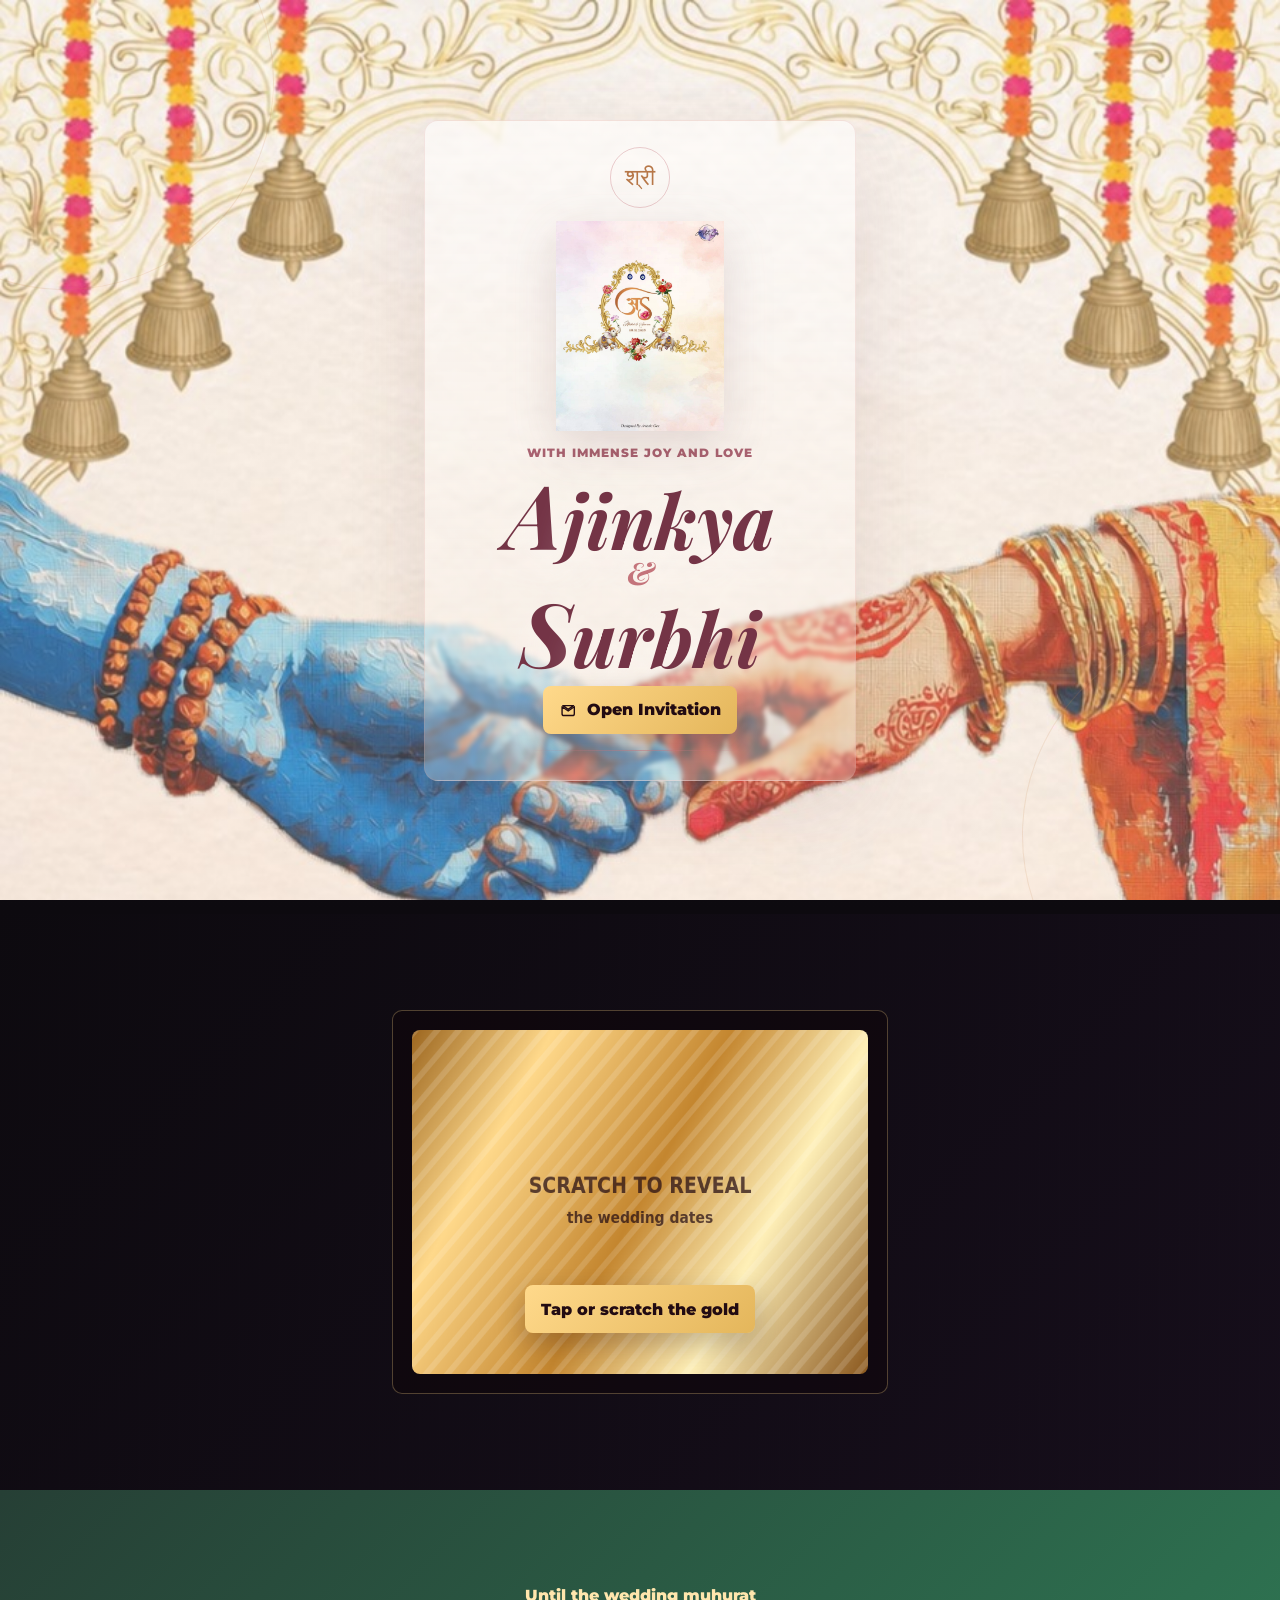
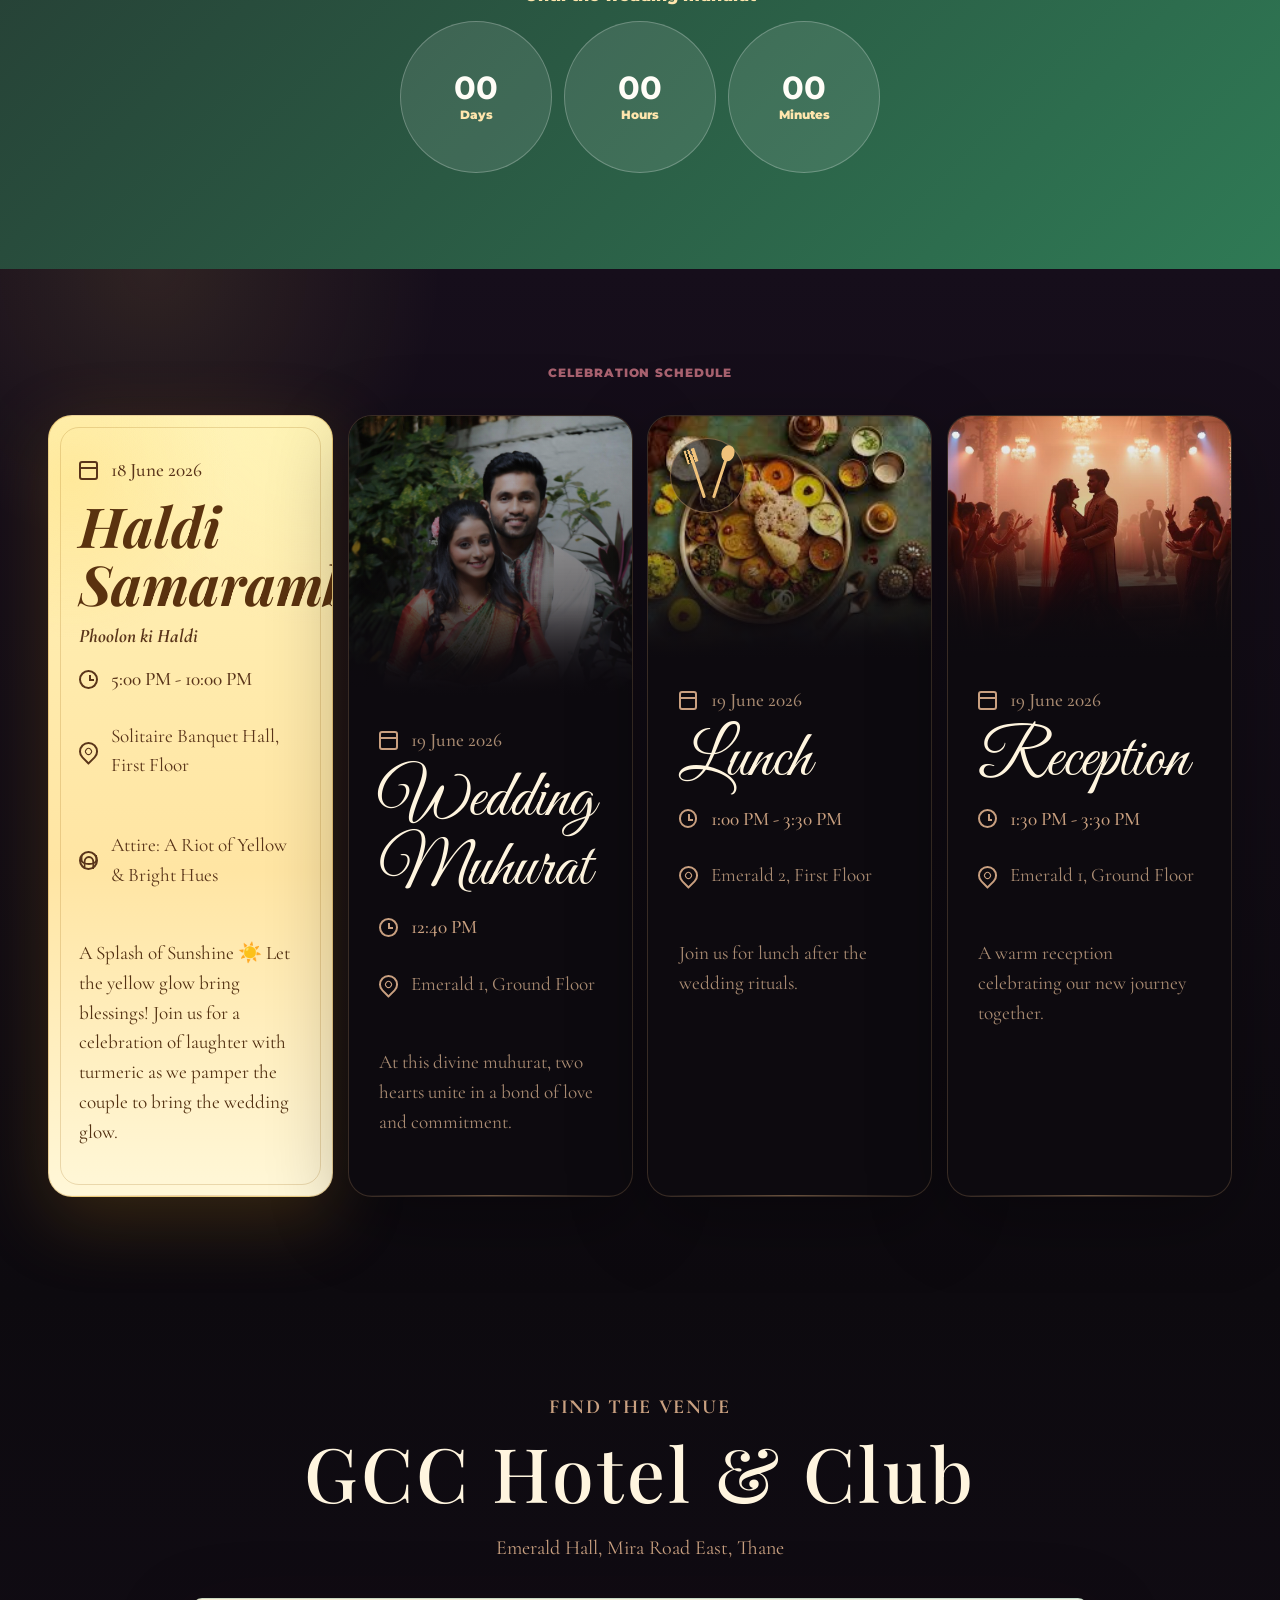
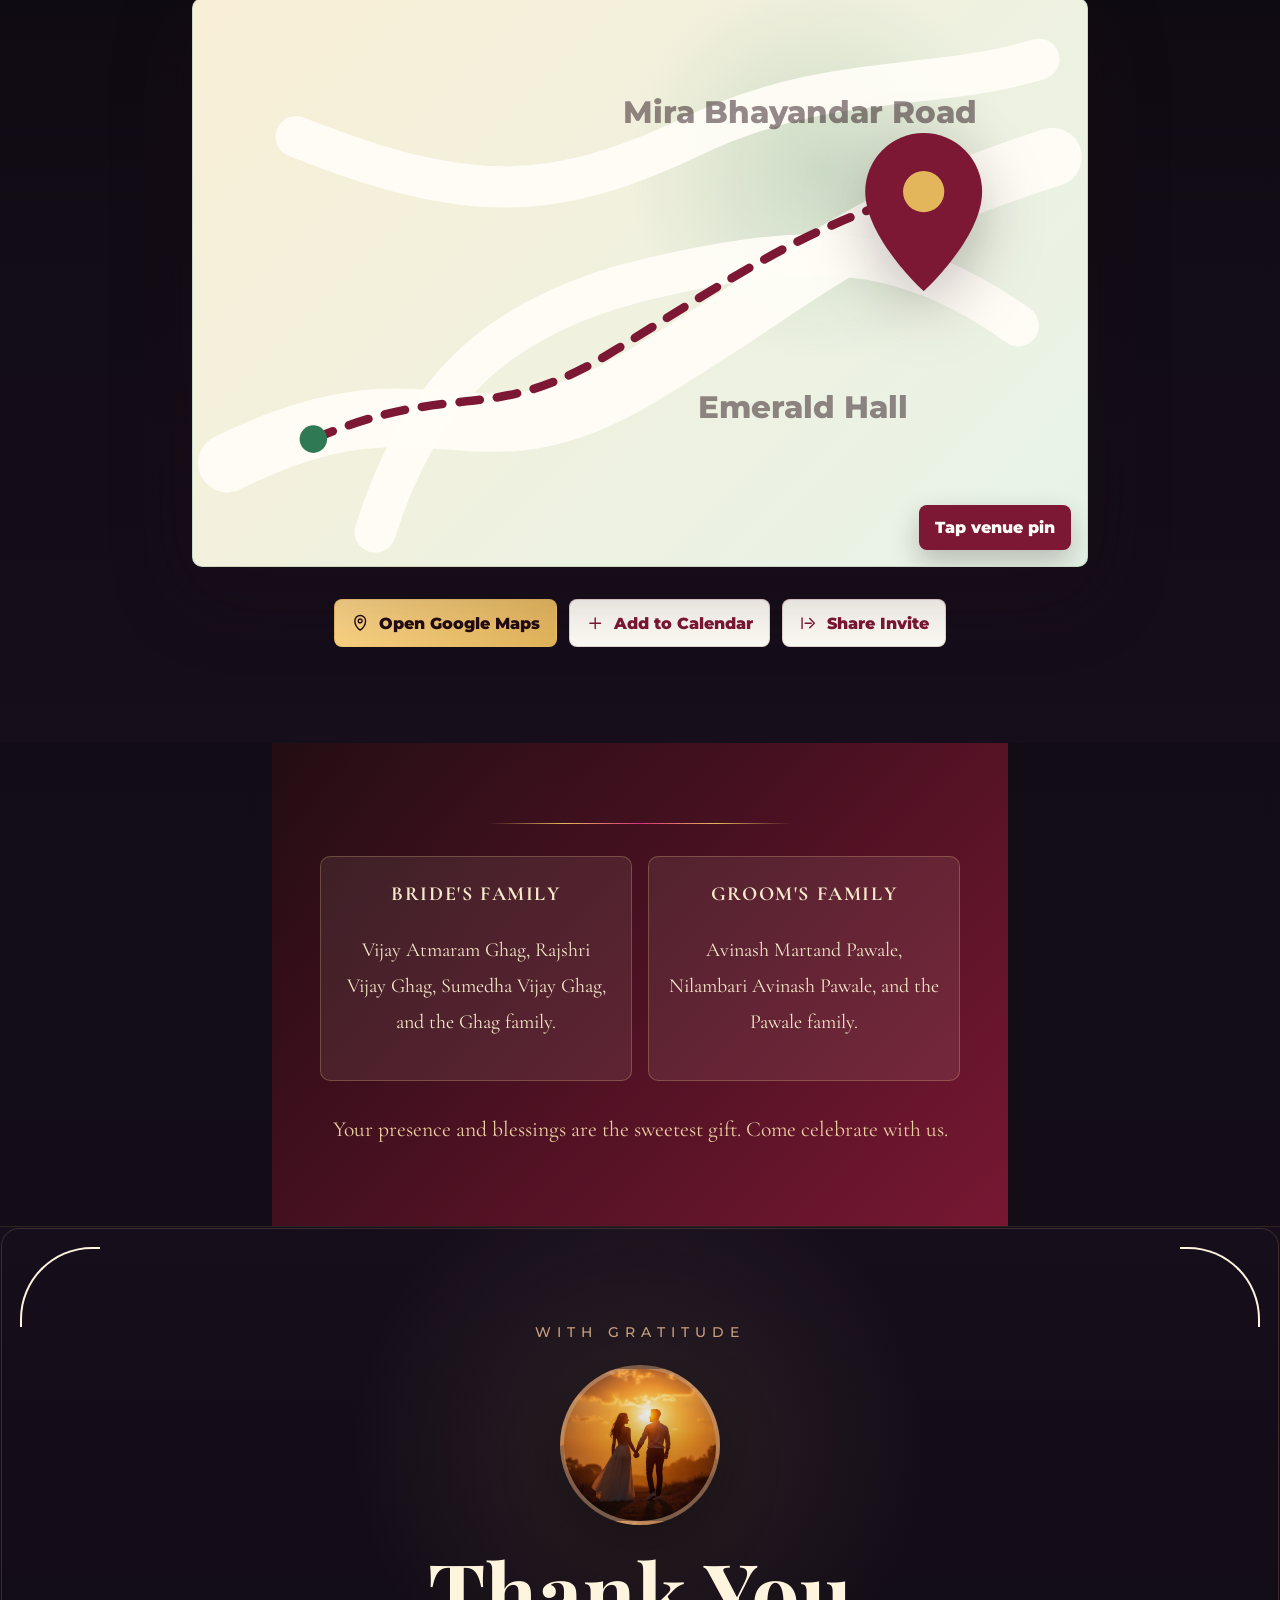
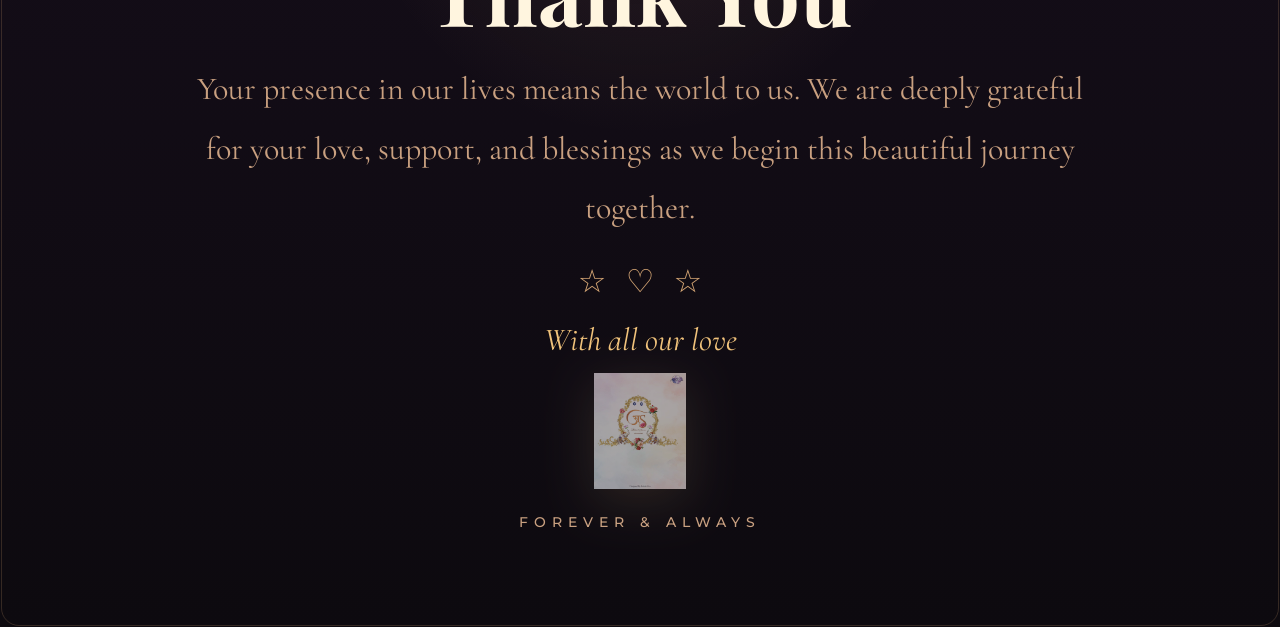
==== index.html @ 9549998e "Refresh entry page and schedule cards" ====
<!doctype html>
<html lang="en">
  <head>
    <meta charset="utf-8" />
    <meta name="viewport" content="width=device-width, initial-scale=1" />
    <meta name="theme-color" content="#220b12" />
    <meta
      name="description"
      content="Wedding invitation for Ajinkya Pawale and Surbhi Ghag, 18 and 19 June 2026 at GCC Hotel and Club, Mira Road East, Thane."
    />
    <title>Ajinkya & Surbhi | Wedding Invitation</title>
    <link rel="preconnect" href="https://fonts.googleapis.com" />
    <link rel="preconnect" href="https://fonts.gstatic.com" crossorigin />
    <link href="https://fonts.googleapis.com/css2?family=Cormorant+Garamond:wght@400;500;600&family=Great+Vibes&family=Montserrat:wght@400;500;600;700&family=Playfair+Display:wght@500;600;700&display=swap" rel="stylesheet" />
    <link rel="stylesheet" href="styles.css" />
  </head>
  <body>
    <div class="petal-field" aria-hidden="true">
      <span></span><span></span><span></span><span></span><span></span><span></span><span></span>
    </div>

    <main id="invite" class="invite-shell" data-lang="en">
      <section class="cover" aria-label="Invitation cover">
        <div class="toran" aria-hidden="true"></div>
        <div class="cover-panel">
          <div class="couple-logo" aria-label="Ajinkya and Surbhi logo"><img src="assets/as-logo.jpeg" alt="A and S" /></div>
          <div class="ganpati-mark" aria-hidden="true">श्री</div>
          <p class="kicker">
            <span data-en>With immense joy and love</span>
            <span data-mr>आनंदाने व प्रेमाने</span>
          </p>
          <h1>
            <span>Ajinkya</span>
            <i>&</i>
            <span>Surbhi</span>
          </h1>
          <button class="open-button" type="button" id="openInvite">
            <svg viewBox="0 0 24 24" aria-hidden="true">
              <path d="M4 7.5 12 13l8-5.5v9A2.5 2.5 0 0 1 17.5 19h-11A2.5 2.5 0 0 1 4 16.5v-9Z" />
              <path d="M5 6h14l-7 5L5 6Z" />
            </svg>
            <span data-en>Open Invitation</span>
            <span data-mr>आमंत्रण उघडा</span>
          </button>
        </div>
      </section>

      <nav class="topbar" aria-label="Invitation controls">
        <button class="icon-button" type="button" id="soundToggle" aria-label="Toggle ceremonial sound">
          <svg viewBox="0 0 24 24" aria-hidden="true">
            <path d="M4 9v6h4l5 4V5L8 9H4Z" />
            <path d="M16 8.5a5 5 0 0 1 0 7" />
          </svg>
        </button>
        <div class="lang-switch" aria-label="Language">
          <button type="button" class="active" data-set-lang="en">EN</button>
          <button type="button" data-set-lang="mr">मराठी</button>
        </div>
      </nav>

      <section class="hero reveal">
        <div class="hero-art wedding-art awaiting-art" aria-label="Photo-inspired wedding artwork placeholder">
          <div class="moon" aria-hidden="true"></div>
          <div class="mandap-lines" aria-hidden="true"></div>
          <div class="photo-aura traditional-aura" aria-hidden="true"></div>
          <div class="hero-monogram" aria-hidden="true"><img src="assets/as-logo.jpeg" alt="" /></div>
        </div>
        <div class="hero-copy">
          <p class="kicker">
            <span data-en>From two different paths to one shared story</span>
            <span data-mr>दोन वेगळ्या वाटांवरून एका सुंदर कथेकडे</span>
          </p>
          <h2 class="couple-name">
            <span data-en>Ajinkya & Surbhi</span>
            <span data-mr>अजिंक्य आणि सुरभी</span>
          </h2>
          <p>
            <span data-en>Two families, two joyful days, and one beautiful beginning. We would love to celebrate with you.</span>
            <span data-mr>दोन कुटुंबे, दोन आनंदाचे दिवस, आणि एका सुंदर प्रवासाची सुरुवात. आपल्या उपस्थितीने हा सोहळा अधिक मंगलमय करावा.</span>
          </p>
          <div class="scroll-cue" aria-hidden="true"><span></span></div>
        </div>
      </section>

      <section class="scratch-section reveal" aria-label="Reveal the wedding dates">
        <div class="scratch-card" id="scratchCard">
          <div class="scratch-content">
            <p class="kicker">
              <span data-en>Dates revealed</span>
              <span data-mr>शुभ दिनांक</span>
            </p>
            <div class="revealed-date">
              <span>18</span>
              <i>&</i>
              <span>19</span>
            </div>
            <p>
              <span data-en>June 2026</span>
              <span data-mr>जून २०२६</span>
            </p>
          </div>
          <canvas class="scratch-canvas" id="scratchCanvas" width="720" height="460" aria-label="Scratch golden layer to reveal dates"></canvas>
          <button type="button" id="scratchButton">
            <span data-en>Tap or scratch the gold</span>
            <span data-mr>सोनरी थर स्क्रॅच करा</span>
          </button>
        </div>
      </section>

      <section class="countdown-band reveal" aria-label="Countdown">
        <p>
          <span data-en>Until the wedding muhurat</span>
          <span data-mr>विवाह मुहूर्तापर्यंत</span>
        </p>
        <div class="countdown" id="countdown">
          <span><strong>--</strong><small data-en>Days</small><small data-mr>दिवस</small></span>
          <span><strong>--</strong><small data-en>Hours</small><small data-mr>तास</small></span>
          <span><strong>--</strong><small data-en>Minutes</small><small data-mr>मिनिटे</small></span>
        </div>
      </section>

      <section class="events reveal" aria-label="Wedding events">
        <div class="section-heading">
          <p class="kicker">
            <span data-en>Celebration Schedule</span>
            <span data-mr>समारंभाचे वेळापत्रक</span>
          </p>
        </div>

        <div class="event-timeline">
          <article class="event-card haldi-card" style="--event-image: var(--haldi-image)">
            <div class="event-image" aria-hidden="true"></div>
            <div class="event-meta">
              <span class="meta-icon calendar-icon"></span>
              <p class="event-date">18 June 2026</p>
            </div>
            <h3>
              <span data-en>Haldi Samarambh</span>
              <span data-mr>हळदी समारंभ</span>
            </h3>
            <p class="event-subtitle">
              <span data-en>Phoolon ki Haldi</span>
              <span data-mr>फुलों की हळद</span>
            </p>
            <div class="event-meta"><span class="meta-icon time-icon"></span><strong>5:00 PM - 10:00 PM</strong></div>
            <div class="event-meta"><span class="meta-icon location-icon"></span><p>Solitaire Banquet Hall, First Floor</p></div>
            <div class="event-meta"><span class="meta-icon attire-icon"></span><p>Attire: A Riot of Yellow & Bright Hues</p></div>
            <p class="event-note">
              <span data-en>A Splash of Sunshine ☀️ Let the yellow glow bring blessings! Join us for a celebration of laughter with turmeric as we pamper the couple to bring the wedding glow.</span>
              <span data-mr>हळदीच्या सोनेरी रंगात हास्य, आशीर्वाद आणि लग्नाच्या तेजाने भरलेला आनंदी सोहळा.</span>
            </p>
          </article>

          <article class="event-card wedding-card" style="--event-image: var(--wedding-image)">
            <div class="event-image" aria-hidden="true"></div>
            <div class="event-meta">
              <span class="meta-icon calendar-icon"></span>
              <p class="event-date">19 June 2026</p>
            </div>
            <h3>
              <span data-en>Wedding Muhurat</span>
              <span data-mr>विवाह मुहूर्त</span>
            </h3>
            <div class="event-meta"><span class="meta-icon time-icon"></span><strong>12:40 PM</strong></div>
            <div class="event-meta"><span class="meta-icon location-icon"></span><p>Emerald 1, Ground Floor</p></div>
            <p class="event-note">
              <span data-en>At this divine muhurat, two hearts unite in a bond of love and commitment.</span>
              <span data-mr>या शुभ मुहूर्तावर दोन मने प्रेम आणि वचनबद्धतेच्या सुंदर बंधात एकत्र येतात.</span>
            </p>
          </article>

          <article class="event-card lunch-card" style="--event-image: var(--lunch-image)">
            <div class="event-image" aria-hidden="true"></div>
            <div class="cutlery-badge" aria-hidden="true">
              <span class="fork-icon"></span>
              <span class="spoon-icon"></span>
            </div>
            <div class="event-meta">
              <span class="meta-icon calendar-icon"></span>
              <p class="event-date">19 June 2026</p>
            </div>
            <h3>
              <span data-en>Lunch</span>
              <span data-mr>स्नेहभोजन</span>
            </h3>
            <div class="event-meta"><span class="meta-icon time-icon"></span><strong>1:00 PM - 3:30 PM</strong></div>
            <div class="event-meta"><span class="meta-icon location-icon"></span><p>Emerald 2, First Floor</p></div>
            <p class="event-note">
              <span data-en>Join us for lunch after the wedding rituals.</span>
              <span data-mr>विवाह विधीनंतर स्नेहभोजनासाठी अवश्य या.</span>
            </p>
          </article>

          <article class="event-card" style="--event-image: var(--reception-image)">
            <div class="event-image" aria-hidden="true"></div>
            <div class="event-meta">
              <span class="meta-icon calendar-icon"></span>
              <p class="event-date">19 June 2026</p>
            </div>
            <h3>
              <span data-en>Reception</span>
              <span data-mr>स्वागत समारंभ</span>
            </h3>
            <div class="event-meta"><span class="meta-icon time-icon"></span><strong>1:30 PM - 3:30 PM</strong></div>
            <div class="event-meta"><span class="meta-icon location-icon"></span><p>Emerald 1, Ground Floor</p></div>
            <p class="event-note">
              <span data-en>A warm reception celebrating our new journey together.</span>
              <span data-mr>नव्या प्रवासाच्या आनंदासाठी आपले मनःपूर्वक स्वागत.</span>
            </p>
          </article>
        </div>
      </section>

      <section class="map-section reveal" aria-label="Venue map">
        <div class="map-copy">
          <p class="kicker">
            <span data-en>Find the venue</span>
            <span data-mr>स्थळाचा नकाशा</span>
          </p>
          <h2>GCC Hotel & Club</h2>
          <p>Emerald Hall, Mira Road East, Thane</p>
        </div>

        <div class="interactive-map" id="venueMap">
          <svg viewBox="0 0 520 330" aria-hidden="true">
            <path class="road wide" d="M20 270 C140 210 160 280 260 220 S380 130 500 92" />
            <path class="road" d="M60 80 C160 120 210 118 290 80 S430 54 492 35" />
            <path class="road" d="M106 310 C132 226 180 182 268 162 S410 140 480 190" />
            <path class="route" d="M70 256 C154 220 172 250 246 204 S358 132 425 112" />
            <circle class="route-dot start" cx="70" cy="256" r="8" />
            <g class="pin" transform="translate(425 112)">
              <path d="M0 58s34-31 34-58A34 34 0 0 0-34 0c0 27 34 58 34 58Z" />
              <circle cx="0" cy="0" r="12" />
            </g>
            <text x="250" y="72">Mira Bhayandar Road</text>
            <text x="294" y="244">Emerald Hall</text>
          </svg>
          <button class="map-pin-button" type="button" id="mapPinButton">
            <span data-en>Tap venue pin</span>
            <span data-mr>स्थळ पिन पहा</span>
          </button>
          <div class="map-popover" id="mapPopover">
            <strong>GCC Hotel & Club</strong>
            <span>Emerald 1: Wedding + Reception</span>
            <span>Emerald 2: Lunch</span>
            <span>Solitaire Banquet Hall: Haldi</span>
          </div>
        </div>

        <div class="actions">
          <a class="action-button primary" href="https://maps.app.goo.gl/UwAvyfMiaUZUnqjW8" target="_blank" rel="noreferrer">
            <svg viewBox="0 0 24 24" aria-hidden="true">
              <path d="M12 21s7-5.2 7-12a7 7 0 1 0-14 0c0 6.8 7 12 7 12Z" />
              <path d="M12 11.5a2.5 2.5 0 1 0 0-5 2.5 2.5 0 0 0 0 5Z" />
            </svg>
            <span data-en>Open Google Maps</span>
            <span data-mr>Google Maps उघडा</span>
          </a>
          <a class="action-button" href="https://calendar.google.com/calendar/render?action=TEMPLATE&text=Ajinkya%20%26%20Surbhi%20Wedding&dates=20260619T071000Z/20260619T100000Z&details=Wedding%20muhurat%20at%2012%3A40%20PM%2C%20Reception%201%3A30%20PM%20to%203%3A30%20PM%2C%20Lunch%201%3A00%20PM%20to%203%3A30%20PM.%20Haldi%20on%2018%20June%202026%20from%205%3A00%20PM%20to%2010%3A00%20PM.&location=GCC%20Hotel%20%26%20Club%2C%20Emerald%20Hall%2C%20Mira%20Road%20East%2C%20Thane" target="_blank" rel="noreferrer">
            <svg viewBox="0 0 24 24" aria-hidden="true">
              <path d="M12 5v14M5 12h14" />
            </svg>
            <span data-en>Add to Calendar</span>
            <span data-mr>कॅलेंडरमध्ये जोडा</span>
          </a>
          <button class="action-button" type="button" id="shareInvite">
            <svg viewBox="0 0 24 24" aria-hidden="true">
              <path d="M8 12h8M14 6l6 6-6 6M4 5v14" />
            </svg>
            <span data-en>Share Invite</span>
            <span data-mr>आमंत्रण शेअर करा</span>
          </button>
        </div>
      </section>

      <section class="families reveal" aria-label="Family invitation">
        <div class="ornament" aria-hidden="true"></div>
        <div class="family-grid">
          <article>
            <p class="kicker">
              <span data-en>Bride's Family</span>
              <span data-mr>वधू पक्ष</span>
            </p>
            <p>
              <span data-en>Vijay Atmaram Ghag, Rajshri Vijay Ghag, Sumedha Vijay Ghag, and the Ghag family.</span>
              <span data-mr>विजय आत्माराम घाग, राजश्री विजय घाग, सुमेधा विजय घाग आणि घाग परिवार.</span>
            </p>
          </article>
          <article>
            <p class="kicker">
              <span data-en>Groom's Family</span>
              <span data-mr>वर पक्ष</span>
            </p>
            <p>
              <span data-en>Avinash Martand Pawale, Nilambari Avinash Pawale, and the Pawale family.</span>
              <span data-mr>अविनाश मार्तंड पवळे, नीलांबरी अविनाश पवळे आणि पवळे परिवार.</span>
            </p>
          </article>
        </div>
        <p class="gift-line">
          <span data-en>Your presence and blessings are the sweetest gift. Come celebrate with us.</span>
          <span data-mr>आपली उपस्थिती आणि आशीर्वाद हाच आमचा आहेर. सोहळ्यात मनापासून सहभागी व्हा.</span>
        </p>
      </section>

      <section class="thank-you reveal" aria-label="Thank you">
        <div class="corner corner-left" aria-hidden="true"></div>
        <div class="corner corner-right" aria-hidden="true"></div>
        <p class="gratitude-label">
          <span data-en>With Gratitude</span>
          <span data-mr>कृतज्ञतापूर्वक</span>
        </p>
        <div class="thank-you-photo" aria-hidden="true"></div>
        <h2>
          <span data-en>Thank You</span>
          <span data-mr>मनःपूर्वक धन्यवाद</span>
        </h2>
        <p>
          <span data-en>Your presence in our lives means the world to us. We are deeply grateful for your love, support, and blessings as we begin this beautiful journey together.</span>
          <span data-mr>आपले प्रेम, साथ आणि आशीर्वाद आमच्यासाठी अमूल्य आहेत. या सुंदर प्रवासाच्या सुरुवातीला आपण सोबत आहात, यासाठी मनःपूर्वक धन्यवाद.</span>
        </p>
        <div class="thank-you-icons" aria-hidden="true"><span>☆</span><span>♡</span><span>☆</span></div>
        <p class="signature">
          <span data-en>With all our love</span>
          <span data-mr>आपल्या प्रेमाने</span>
        </p>
        <div class="signature-logo" aria-hidden="true"><img src="assets/as-logo.jpeg" alt="" /></div>
        <p class="forever">
          <span data-en>Forever & Always</span>
          <span data-mr>सदैव आणि कायम</span>
        </p>
      </section>
    </main>

    <script src="app.js"></script>
  </body>
</html>
---- styles.css ----
:root {
  --night: #220b12;
  --plum-night: #160e1b;
  --card-night: #0d0a0f;
  --night-soft: #35111c;
  --maroon: #7d1834;
  --pink: #d83178;
  --haldi: #f1bd35;
  --gold: #e4b65b;
  --ivory: #fff5df;
  --paper: #fff9eb;
  --leaf: #2f7a55;
  --ink: #2b1618;
  --muted: #8f7676;
  --white: #fffdf7;
  --shadow: 0 26px 80px rgba(34, 11, 18, 0.26);
  --haldi-image:
    linear-gradient(to top, #0d0a0f 0%, rgba(13, 10, 15, 0.32) 20%, rgba(13, 10, 15, 0.04) 44%, rgba(13, 10, 15, 0.02) 100%),
    url("assets/a-s-haldi.png");
  --wedding-image:
    linear-gradient(to top, #0d0a0f 0%, rgba(13, 10, 15, 0.5) 34%, rgba(13, 10, 15, 0.18) 72%, rgba(13, 10, 15, 0.04) 100%),
    url("assets/main-couple.jpg");
  --lunch-image:
    linear-gradient(to top, #0d0a0f 0%, rgba(13, 10, 15, 0.22) 46%, rgba(13, 10, 15, 0.02) 100%),
    url("assets/lunch.jpeg");
  --reception-image:
    linear-gradient(to top, #0d0a0f 0%, rgba(13, 10, 15, 0.22) 48%, rgba(13, 10, 15, 0.03) 100%),
    url("assets/a-s-reception.png");
  font-family: Montserrat, "Avenir Next", Inter, ui-sans-serif, system-ui, -apple-system, BlinkMacSystemFont, "Segoe UI", sans-serif;
}

* {
  box-sizing: border-box;
}

html {
  scroll-behavior: smooth;
}

body {
  margin: 0;
  color: var(--ivory);
  background:
    radial-gradient(circle at 13% 8%, rgba(125, 24, 52, 0.24), transparent 22rem),
    radial-gradient(circle at 85% 5%, rgba(228, 182, 91, 0.12), transparent 24rem),
    linear-gradient(180deg, #160e1b, #0d0a0f 42%, #160e1b 100%);
  overflow-x: hidden;
}

button,
a {
  -webkit-tap-highlight-color: transparent;
}

button {
  font: inherit;
}

svg {
  width: 1.15rem;
  height: 1.15rem;
  fill: none;
  stroke: currentColor;
  stroke-linecap: round;
  stroke-linejoin: round;
  stroke-width: 1.8;
}

[data-lang="mr"] [data-en],
[data-lang="en"] [data-mr] {
  display: none;
}

.invite-shell {
  position: relative;
  min-height: 100vh;
}

.petal-field {
  position: fixed;
  inset: 0;
  pointer-events: none;
  z-index: 5;
  overflow: hidden;
}

.petal-field span {
  position: absolute;
  top: -3rem;
  width: 0.62rem;
  height: 1rem;
  border-radius: 60% 10% 60% 10%;
  background: linear-gradient(160deg, #dc3f75, #f1bd35);
  opacity: 0.28;
  animation: petal-fall 12s linear infinite;
}

.petal-field span:nth-child(1) { left: 8%; animation-delay: 0s; }
.petal-field span:nth-child(2) { left: 21%; animation-delay: 2s; transform: scale(0.8); }
.petal-field span:nth-child(3) { left: 38%; animation-delay: 4s; }
.petal-field span:nth-child(4) { left: 57%; animation-delay: 1s; transform: scale(1.18); }
.petal-field span:nth-child(5) { left: 74%; animation-delay: 5s; }
.petal-field span:nth-child(6) { left: 88%; animation-delay: 3s; transform: scale(0.72); }
.petal-field span:nth-child(7) { left: 96%; animation-delay: 7s; }

body.opening-sequence .petal-field {
  z-index: 24;
}

body.opening-sequence .petal-field span {
  opacity: 0.82;
  animation-duration: 3.6s;
  animation-name: petal-fall, petal-twinkle;
  animation-timing-function: cubic-bezier(0.18, 0.74, 0.32, 1), ease-in-out;
  animation-iteration-count: infinite, infinite;
}

@keyframes petal-fall {
  0% { translate: 0 -2rem; rotate: 0deg; }
  100% { translate: -4rem 110vh; rotate: 540deg; }
}

@keyframes petal-twinkle {
  0%, 100% { filter: drop-shadow(0 0 0 rgba(255, 217, 139, 0)); }
  45% { filter: drop-shadow(0 0 12px rgba(255, 217, 139, 0.7)); }
}

.cover {
  position: fixed;
  inset: 0;
  z-index: 20;
  display: grid;
  place-items: center;
  padding: 1.2rem;
  overflow: hidden;
  color: #6c3446;
  background:
    linear-gradient(180deg, rgba(255, 250, 241, 0.12), rgba(255, 239, 229, 0.22)),
    url("assets/entry-page-format.jpeg") center top / cover,
    linear-gradient(180deg, #fff8ee, #f8e9e3);
  transition: opacity 700ms ease, visibility 700ms ease, transform 700ms ease;
}

.cover::before,
.cover::after {
  content: "";
  position: absolute;
  width: 26rem;
  height: 26rem;
  border: 1px solid rgba(197, 137, 83, 0.16);
  border-radius: 50%;
  transform: rotate(24deg);
}

.cover::before {
  top: -8rem;
  left: -9rem;
}

.cover::after {
  right: -10rem;
  bottom: -9rem;
}

.invite-open .cover {
  opacity: 0;
  visibility: hidden;
  transform: scale(1.04);
}

.toran {
  position: absolute;
  top: 0;
  left: 50%;
  width: min(34rem, 100vw);
  height: 4.5rem;
  transform: translateX(-50%);
  background:
    radial-gradient(circle at 8% 18%, var(--leaf) 0 0.8rem, transparent 0.85rem),
    radial-gradient(circle at 18% 44%, var(--haldi) 0 0.55rem, transparent 0.6rem),
    radial-gradient(circle at 28% 18%, var(--leaf) 0 0.8rem, transparent 0.85rem),
    radial-gradient(circle at 38% 44%, var(--haldi) 0 0.55rem, transparent 0.6rem),
    radial-gradient(circle at 48% 18%, var(--leaf) 0 0.8rem, transparent 0.85rem),
    radial-gradient(circle at 58% 44%, var(--haldi) 0 0.55rem, transparent 0.6rem),
    radial-gradient(circle at 68% 18%, var(--leaf) 0 0.8rem, transparent 0.85rem),
    radial-gradient(circle at 78% 44%, var(--haldi) 0 0.55rem, transparent 0.6rem),
    radial-gradient(circle at 88% 18%, var(--leaf) 0 0.8rem, transparent 0.85rem);
  display: none;
}

.cover-panel {
  position: relative;
  z-index: 1;
  width: min(100%, 27rem);
  min-height: 32rem;
  display: grid;
  align-content: center;
  justify-items: center;
  gap: 0.85rem;
  padding: 1.65rem 1.3rem;
  text-align: center;
  border: 1px solid rgba(215, 148, 146, 0.2);
  border-radius: 14px;
  background:
    linear-gradient(180deg, rgba(255, 255, 255, 0.52), rgba(255, 248, 242, 0.26));
  box-shadow: 0 22px 80px rgba(111, 71, 79, 0.14);
  backdrop-filter: blur(2px);
  overflow: hidden;
}

.cover-panel::after {
  content: "";
  position: absolute;
  inset: -30% -70%;
  z-index: -1;
  background: linear-gradient(115deg, transparent 35%, rgba(255, 217, 139, 0.26) 48%, transparent 61%);
  transform: translateX(-42%) rotate(6deg);
  opacity: 0;
}

.opening-sequence .cover-panel::after {
  animation: opening-sheen 950ms ease forwards;
}

.couple-logo,
.hero-monogram {
  display: grid;
  place-items: center;
}

.couple-logo {
  order: -1;
}

.couple-logo img {
  width: min(10.5rem, 50vw);
  height: auto;
  object-fit: contain;
  mix-blend-mode: multiply;
  filter: drop-shadow(0 14px 24px rgba(111, 71, 79, 0.18));
}

.hero-monogram img,
.signature-logo img {
  width: min(5.8rem, 28vw);
  height: auto;
  object-fit: contain;
  opacity: 0.64;
  mix-blend-mode: screen;
  filter: drop-shadow(0 12px 24px rgba(240, 194, 123, 0.2));
}

.couple-logo::after {
  content: none;
}

.cover-panel::before {
  content: "";
  order: 1;
  display: block;
  width: 58%;
  height: 1px;
  margin: 0.15rem auto;
  background: linear-gradient(90deg, transparent, rgba(196, 116, 123, 0.5), transparent);
}

.opening-sequence .couple-logo {
  animation: monogram-glow 950ms ease both;
}

.ganpati-mark {
  order: -2;
  display: grid;
  place-items: center;
  width: 3.8rem;
  height: 3.8rem;
  border: 1px solid rgba(196, 116, 123, 0.34);
  border-radius: 50%;
  color: #b77748;
  font-family: Georgia, serif;
  font-size: 1.45rem;
  line-height: 1;
}

.kicker {
  margin: 0;
  color: #a96270;
  font-size: 0.78rem;
  font-weight: 850;
  letter-spacing: 0.08em;
  text-transform: uppercase;
}

.cover h1 {
  margin: 0;
  display: grid;
  gap: 0.2rem;
  font-family: "Playfair Display", "Cormorant Garamond", Georgia, "Times New Roman", serif;
  font-size: clamp(2.45rem, 11vw, 4.7rem);
  font-style: italic;
  font-weight: 700;
  line-height: 0.92;
  color: #743446;
  text-shadow: 0 12px 32px rgba(255, 255, 255, 0.55);
}

.cover h1 span {
  text-transform: capitalize;
}

.cover h1 span::first-letter {
  font-size: 1.18em;
  text-transform: uppercase;
}

.cover h1 i {
  color: #c4747b;
  font-size: 0.42em;
  font-style: italic;
}

.cover-date {
  margin: 0;
  color: #fff7df;
  font-size: 1rem;
}

.open-button,
.action-button,
.scratch-card button,
.map-pin-button {
  min-height: 3rem;
  display: inline-flex;
  align-items: center;
  justify-content: center;
  gap: 0.55rem;
  border: 0;
  border-radius: 8px;
  padding: 0.82rem 1rem;
  color: var(--night);
  background: linear-gradient(135deg, #ffd98b, #e4b65b);
  font-weight: 850;
  text-decoration: none;
  cursor: pointer;
  box-shadow: 0 12px 28px rgba(34, 11, 18, 0.24);
}

.topbar {
  position: sticky;
  top: 0;
  z-index: 15;
  display: flex;
  align-items: center;
  justify-content: space-between;
  gap: 1rem;
  padding: 0.75rem;
  background: rgba(255, 253, 247, 0.9);
  border-bottom: 1px solid rgba(125, 24, 52, 0.12);
  backdrop-filter: blur(14px);
}

.page-link {
  min-height: 2.35rem;
  display: inline-flex;
  align-items: center;
  justify-content: center;
  padding: 0.5rem 0.8rem;
  border: 1px solid rgba(125, 24, 52, 0.16);
  border-radius: 8px;
  color: var(--maroon);
  background: var(--white);
  font-size: 0.84rem;
  font-weight: 850;
  text-decoration: none;
}

.icon-button {
  position: relative;
  width: 2.6rem;
  height: 2.6rem;
  display: grid;
  place-items: center;
  border: 1px solid rgba(125, 24, 52, 0.18);
  border-radius: 8px;
  color: var(--maroon);
  background: var(--white);
  cursor: pointer;
}

.icon-button.is-muted::after {
  content: "";
  position: absolute;
  width: 1.6rem;
  height: 0.1rem;
  background: var(--maroon);
  transform: rotate(-38deg);
}

.lang-switch {
  display: grid;
  grid-template-columns: 1fr 1fr;
  gap: 0.25rem;
  padding: 0.2rem;
  border: 1px solid rgba(125, 24, 52, 0.14);
  border-radius: 8px;
  background: #fff0d0;
}

.lang-switch button {
  min-width: 4rem;
  min-height: 2.15rem;
  border: 0;
  border-radius: 6px;
  color: var(--maroon);
  background: transparent;
  font-size: 0.86rem;
  font-weight: 850;
  cursor: pointer;
}

.lang-switch button.active {
  color: var(--white);
  background: var(--maroon);
}

section {
  padding: clamp(3.5rem, 9vw, 6rem) clamp(1rem, 4vw, 3rem);
}

.hero {
  min-height: 94vh;
  display: grid;
  align-items: center;
  gap: 2rem;
  padding-top: 2rem;
  background:
    radial-gradient(circle at 82% 12%, rgba(125, 24, 52, 0.22), transparent 20rem),
    linear-gradient(180deg, #160e1b 0%, #0d0a0f 100%);
}

.hero-art {
  position: relative;
  width: min(100%, 29rem);
  aspect-ratio: 4 / 5;
  margin: 0 auto;
  border: 1px solid rgba(228, 182, 91, 0.35);
  border-radius: 10px;
  overflow: hidden;
  background:
    linear-gradient(to top, rgba(13, 10, 15, 0.95), rgba(13, 10, 15, 0.34), rgba(13, 10, 15, 0.18)),
    url("assets/main-couple.jpg") center 18% / cover,
    radial-gradient(circle at 50% 16%, rgba(255, 217, 139, 0.32), transparent 8rem),
    linear-gradient(180deg, #1b0810 0%, #3b1320 60%, #702540 100%);
  box-shadow: var(--shadow);
}

.invite-open .hero-art {
  animation: couple-reel-entry 1050ms cubic-bezier(0.18, 0.84, 0.28, 1) both;
}

.invite-open .hero-copy {
  animation: hero-copy-fade 900ms ease 260ms both;
}

.invite-open .hero-monogram {
  animation: hero-monogram-glow 1400ms ease 250ms both;
}

.photo-aura {
  position: absolute;
  inset: 0;
  background:
    radial-gradient(circle at 50% 28%, rgba(255, 217, 139, 0.34), transparent 9rem),
    linear-gradient(180deg, rgba(34, 11, 18, 0.05), rgba(34, 11, 18, 0.82));
  z-index: 1;
}

.hero-monogram {
  position: absolute;
  left: 50%;
  bottom: 2.2rem;
  z-index: 3;
  transform: translateX(-50%);
}

.awaiting-art::before {
  border-color: rgba(240, 194, 123, 0.38);
}

.character {
  position: absolute;
  bottom: 0;
  transform-origin: 50% 90%;
  animation: gentle-sway 4.6s ease-in-out infinite;
}

.groom-character {
  left: 8%;
  width: 43%;
  height: 88%;
}

.bride-character {
  right: 6%;
  width: 48%;
  height: 86%;
  animation-delay: -1s;
}

.face-photo {
  position: absolute;
  z-index: 5;
  top: 11%;
  width: 34%;
  aspect-ratio: 1;
  border: 3px solid rgba(255, 217, 139, 0.95);
  border-radius: 50%;
  background-image: url("assets/couple-selfie.jpeg");
  background-repeat: no-repeat;
  box-shadow: 0 8px 22px rgba(0, 0, 0, 0.28);
}

.groom-face {
  left: 34%;
  background-size: 330%;
  background-position: 83% 31%;
}

.bride-face {
  left: 28%;
  background-size: 340%;
  background-position: 18% 23%;
}

.pheta {
  position: absolute;
  z-index: 7;
  top: 6.2%;
  left: 22%;
  width: 56%;
  height: 15%;
  border-radius: 54% 46% 30% 28%;
  background:
    radial-gradient(circle at 74% 20%, #ffd98b 0 0.28rem, transparent 0.32rem),
    repeating-linear-gradient(135deg, #9f1e34 0 0.42rem, #d03446 0.42rem 0.72rem, #f0b642 0.72rem 0.92rem);
  box-shadow: inset 0 -0.55rem 0 rgba(73, 15, 24, 0.38), 0 8px 18px rgba(0, 0, 0, 0.2);
}

.pheta::after {
  content: "";
  position: absolute;
  right: -8%;
  top: 36%;
  width: 32%;
  height: 80%;
  border-radius: 50% 50% 18% 18%;
  background: linear-gradient(180deg, #d03446, #7d1834);
  transform: rotate(20deg);
}

.sherwani {
  position: absolute;
  left: 16%;
  bottom: 0;
  width: 72%;
  height: 70%;
  border-radius: 46% 46% 9% 9% / 15% 15% 7% 7%;
  background:
    radial-gradient(circle at 28% 22%, rgba(211, 178, 105, 0.65) 0 0.12rem, transparent 0.16rem),
    radial-gradient(circle at 70% 28%, rgba(211, 178, 105, 0.65) 0 0.12rem, transparent 0.16rem),
    radial-gradient(circle at 40% 54%, rgba(211, 178, 105, 0.55) 0 0.13rem, transparent 0.17rem),
    linear-gradient(105deg, #fff7e4, #d9bf79);
  box-shadow: inset 0 0 0 2px rgba(255, 217, 139, 0.35);
}

.sherwani::before {
  content: "";
  position: absolute;
  left: 47%;
  top: 3%;
  width: 9%;
  height: 93%;
  border-radius: 999px;
  background: linear-gradient(180deg, #f5d685, #a6752d);
}

.motif {
  position: absolute;
  width: 1.25rem;
  height: 1.25rem;
  border: 1px solid rgba(139, 93, 30, 0.45);
  border-radius: 50%;
}

.m1 { left: 18%; top: 28%; }
.m2 { right: 18%; top: 40%; }
.m3 { left: 24%; bottom: 22%; }

.groom-dupatta {
  position: absolute;
  z-index: 3;
  left: 53%;
  top: 31%;
  width: 16%;
  height: 64%;
  border-radius: 999px;
  background: linear-gradient(180deg, #b51e3d, #6f1730);
  transform: rotate(-10deg);
}

.mundavalya {
  position: absolute;
  z-index: 7;
  top: 11%;
  left: 20%;
  width: 52%;
  height: 18%;
  border-top: 2px solid #f8df9b;
  pointer-events: none;
}

.mundavalya::before,
.mundavalya::after {
  content: "";
  position: absolute;
  top: 0.05rem;
  width: 0.16rem;
  height: 3.2rem;
  background: repeating-linear-gradient(180deg, #f8df9b 0 0.28rem, transparent 0.28rem 0.45rem);
}

.mundavalya::before { left: 15%; }
.mundavalya::after { right: 15%; }

.nath {
  position: absolute;
  z-index: 7;
  top: 23.5%;
  left: 58%;
  width: 0.8rem;
  height: 0.8rem;
  border: 2px solid #ffd98b;
  border-left-color: transparent;
  border-radius: 50%;
}

.navari-saree {
  position: absolute;
  left: 9%;
  bottom: 0;
  width: 82%;
  height: 69%;
  border-radius: 50% 50% 10% 10% / 15% 15% 8% 8%;
  background:
    radial-gradient(circle at 28% 24%, rgba(255, 217, 139, 0.8) 0 0.16rem, transparent 0.2rem),
    radial-gradient(circle at 64% 38%, rgba(255, 217, 139, 0.78) 0 0.16rem, transparent 0.2rem),
    radial-gradient(circle at 45% 62%, rgba(255, 217, 139, 0.7) 0 0.15rem, transparent 0.19rem),
    linear-gradient(115deg, #ff6eaf 0%, #d83178 48%, #9b174a 100%);
  box-shadow: inset 0 0 0 2px rgba(255, 217, 139, 0.34);
}

.paithani-border {
  position: absolute;
  right: 5%;
  top: 4%;
  width: 22%;
  height: 92%;
  border-radius: 999px;
  background:
    repeating-linear-gradient(180deg, #ffd98b 0 0.55rem, #b98331 0.55rem 0.8rem),
    #ffd98b;
}

.saree-pleat {
  position: absolute;
  left: 16%;
  top: 8%;
  width: 16%;
  height: 88%;
  border-radius: 999px;
  background: linear-gradient(180deg, rgba(255, 217, 139, 0.85), rgba(255, 217, 139, 0.2));
  transform: rotate(8deg);
}

.jewellery {
  position: absolute;
  z-index: 6;
  top: 30%;
  left: 36%;
  width: 24%;
  height: 12%;
  border-bottom: 4px double #ffd98b;
  border-radius: 50%;
}

.hero-art::before,
.hero-art::after {
  content: "";
  position: absolute;
  inset: 1.2rem;
  border: 1px solid rgba(255, 217, 139, 0.22);
  border-radius: 8px;
}

.hero-art::after {
  inset: auto 10% 7% 10%;
  height: 7rem;
  border: 0;
  border-radius: 50%;
  background: radial-gradient(ellipse, rgba(0, 0, 0, 0.24), transparent 65%);
}

.moon {
  position: absolute;
  top: 8%;
  right: 14%;
  width: 5rem;
  height: 5rem;
  border-radius: 50%;
  background: radial-gradient(circle, #ffe6a8, #c6853b);
  opacity: 0.32;
}

.mandap-lines {
  position: absolute;
  inset: 0;
  background:
    linear-gradient(90deg, transparent 9%, rgba(228, 182, 91, 0.18) 9.3%, transparent 9.6%),
    linear-gradient(90deg, transparent 90%, rgba(228, 182, 91, 0.18) 90.3%, transparent 90.6%),
    linear-gradient(180deg, transparent 18%, rgba(228, 182, 91, 0.13) 18.2%, transparent 18.6%);
}

@keyframes gentle-sway {
  0%, 100% { transform: rotate(-0.7deg) translateY(0); }
  50% { transform: rotate(0.8deg) translateY(-3px); }
}

@keyframes opening-sheen {
  0% {
    opacity: 0;
    transform: translateX(-48%) rotate(6deg);
  }
  35% {
    opacity: 1;
  }
  100% {
    opacity: 0;
    transform: translateX(48%) rotate(6deg);
  }
}

@keyframes monogram-glow {
  0% {
    transform: scale(1);
    filter: drop-shadow(0 0 0 rgba(255, 217, 139, 0));
  }
  48% {
    transform: scale(1.08);
    filter: drop-shadow(0 0 26px rgba(255, 217, 139, 0.78));
  }
  100% {
    transform: scale(1);
    filter: drop-shadow(0 0 12px rgba(255, 217, 139, 0.34));
  }
}

@keyframes couple-reel-entry {
  0% {
    opacity: 0;
    transform: translateY(2.2rem) scale(0.94);
    filter: blur(6px) saturate(0.82);
  }
  58% {
    opacity: 1;
    transform: translateY(-0.35rem) scale(1.015);
    filter: blur(0) saturate(1.08);
  }
  100% {
    opacity: 1;
    transform: translateY(0) scale(1);
    filter: blur(0) saturate(1);
  }
}

@keyframes hero-monogram-glow {
  0% {
    opacity: 0;
    filter: drop-shadow(0 0 0 rgba(255, 217, 139, 0));
    transform: translateX(-50%) translateY(0.8rem) scale(0.94);
  }
  55% {
    opacity: 1;
    filter: drop-shadow(0 0 30px rgba(255, 217, 139, 0.78));
    transform: translateX(-50%) translateY(0) scale(1.08);
  }
  100% {
    opacity: 1;
    filter: drop-shadow(0 0 12px rgba(255, 217, 139, 0.34));
    transform: translateX(-50%) translateY(0) scale(1);
  }
}

@keyframes hero-copy-fade {
  0% {
    opacity: 0;
    transform: translateY(1.1rem);
  }
  100% {
    opacity: 1;
    transform: translateY(0);
  }
}

.hero-copy,
.section-heading,
.map-copy,
.families {
  max-width: 46rem;
  margin-inline: auto;
  text-align: center;
}

.hero-copy h2,
.section-heading h2,
.map-copy h2 {
  margin: 0.6rem 0 0;
  color: var(--ivory);
  font-family: "Playfair Display", Georgia, "Times New Roman", serif;
  font-size: clamp(2.5rem, 9vw, 4.7rem);
  letter-spacing: 0.04em;
  font-weight: 500;
  line-height: 1;
}

.hero-copy h2.couple-name {
  font-size: clamp(3.1rem, 10vw, 5.6rem);
  font-weight: 700;
  letter-spacing: 0;
  text-shadow:
    0 0 24px rgba(255, 217, 139, 0.18),
    0 14px 42px rgba(0, 0, 0, 0.38);
}

.hero-copy h2.couple-name::after {
  content: "";
  display: block;
  width: min(14rem, 58%);
  height: 1px;
  margin: 1rem auto 0;
  background: linear-gradient(90deg, transparent, rgba(240, 194, 123, 0.78), transparent);
}

.scroll-cue {
  display: grid;
  place-items: center;
  width: 2rem;
  height: 3.2rem;
  margin: 1.65rem auto 0;
  border: 1px solid rgba(240, 194, 123, 0.46);
  border-radius: 999px;
  opacity: 0.78;
}

.scroll-cue span {
  width: 0.38rem;
  height: 0.38rem;
  border-radius: 50%;
  background: #f0c27b;
  animation: scroll-cue-drop 1.7s ease-in-out infinite;
}

@keyframes scroll-cue-drop {
  0%, 100% {
    opacity: 0.25;
    transform: translateY(-0.55rem);
  }
  45% {
    opacity: 1;
    transform: translateY(0.55rem);
  }
}

.hero-copy p:not(.kicker),
.map-copy p,
.families p {
  color: #c9a080;
  font-family: "Cormorant Garamond", Georgia, serif;
  font-size: clamp(1.02rem, 3vw, 1.25rem);
  line-height: 1.8;
}

.scratch-section {
  display: grid;
  place-items: center;
  background:
    linear-gradient(135deg, rgba(13, 10, 15, 0.98), rgba(22, 14, 27, 0.96)),
    repeating-linear-gradient(90deg, transparent, transparent 18px, rgba(255, 255, 255, 0.08) 20px);
}

.scratch-card {
  position: relative;
  width: min(100%, 31rem);
  min-height: 24rem;
  display: grid;
  align-content: center;
  justify-items: center;
  gap: 1rem;
  padding: 2rem 1.2rem;
  text-align: center;
  color: var(--ivory);
  border: 1px solid rgba(255, 217, 139, 0.28);
  border-radius: 10px;
  background: rgba(15, 5, 9, 0.48);
  overflow: hidden;
}

.scratch-content {
  position: relative;
  z-index: 1;
  display: grid;
  justify-items: center;
  gap: 1rem;
}

.scratch-canvas {
  position: absolute;
  inset: 1.2rem;
  z-index: 3;
  width: calc(100% - 2.4rem);
  height: calc(100% - 2.4rem);
  border-radius: 8px;
  cursor: grab;
  touch-action: none;
  transition: opacity 300ms ease;
}

.revealed-date {
  position: relative;
  display: flex;
  align-items: center;
  gap: 1rem;
  color: #ffd98b;
  font-family: Georgia, "Times New Roman", serif;
  font-size: clamp(4rem, 18vw, 7rem);
  line-height: 0.9;
}

.revealed-date i {
  color: #fff5df;
  font-size: 0.44em;
}

.scratch-card.is-revealed .scratch-canvas {
  opacity: 0;
  pointer-events: none;
}

.scratch-card button {
  position: relative;
  z-index: 4;
}

.countdown-band {
  display: grid;
  gap: 1rem;
  justify-items: center;
  color: var(--white);
  background: linear-gradient(135deg, #263f35, #2f7a55);
}

.countdown-band p {
  margin: 0;
  color: #ffe6ad;
  font-weight: 850;
}

.countdown {
  display: grid;
  grid-template-columns: repeat(3, minmax(5.4rem, 1fr));
  gap: 0.75rem;
  width: min(100%, 30rem);
}

.countdown span {
  display: grid;
  justify-items: center;
  gap: 0.2rem;
  min-height: 5.7rem;
  align-content: center;
  border: 1px solid rgba(255, 255, 255, 0.24);
  border-radius: 50%;
  aspect-ratio: 1;
  background: rgba(255, 255, 255, 0.1);
}

.countdown strong {
  font-size: 2rem;
  line-height: 1;
}

.countdown small {
  color: #ffe6ad;
  font-size: 0.78rem;
  font-weight: 850;
}

.events {
  background:
    radial-gradient(circle at 12% 0%, rgba(228, 182, 91, 0.12), transparent 18rem),
    linear-gradient(180deg, #160e1b, #0d0a0f);
}

.event-timeline {
  display: grid;
  grid-template-columns: repeat(auto-fit, minmax(15rem, 1fr));
  gap: 0.9rem;
  max-width: 75rem;
  margin: 2.2rem auto 0;
}

.event-card {
  position: relative;
  min-height: 34rem;
  padding: 0 1.9rem 1.85rem;
  border: 1px solid rgba(212, 165, 116, 0.22);
  border-radius: 24px;
  background: #0d0a0f;
  box-shadow: 0 22px 80px rgba(0, 0, 0, 0.32);
  overflow: hidden;
}

.event-card::after {
  content: "";
  position: absolute;
  inset: auto 0 0 0;
  height: 1px;
  background: linear-gradient(90deg, transparent, rgba(212, 165, 116, 0.46), transparent);
}

.event-image {
  position: relative;
  height: 15.2rem;
  margin: 0 -1.9rem 1.65rem;
  background: var(--event-image);
  background-position: center;
  background-size: cover;
}

.haldi-card .event-image {
  display: none;
}

.wedding-card .event-image {
  aspect-ratio: 1 / 1;
  height: auto;
  background-position: center, center top;
  background-size: cover, cover;
}

.lunch-card .event-image {
  background-position: center, center;
  background-size: cover, cover;
}

.event-image::after {
  content: "";
  position: absolute;
  left: 0;
  right: 0;
  top: 9rem;
  height: 7rem;
  background: linear-gradient(to top, #0d0a0f, rgba(13, 10, 15, 0));
}

.haldi-card .event-image::after,
.wedding-card .event-image::after {
  top: auto;
  bottom: 0;
  height: 6rem;
}

.cutlery-badge {
  position: absolute;
  top: 1.35rem;
  left: 1.35rem;
  z-index: 2;
  width: 4.7rem;
  height: 4.7rem;
  display: grid;
  place-items: center;
  border: 1px solid rgba(212, 165, 116, 0.46);
  border-radius: 50%;
  color: #f0c27b;
  background: rgba(13, 10, 15, 0.58);
  box-shadow: 0 12px 28px rgba(0, 0, 0, 0.24);
}

.fork-icon,
.spoon-icon {
  position: absolute;
  bottom: 0.9rem;
  width: 0.18rem;
  height: 2.8rem;
  border-radius: 999px;
  background: currentColor;
  transform-origin: bottom center;
}

.fork-icon {
  left: 2rem;
  transform: rotate(-18deg);
}

.spoon-icon {
  right: 1.85rem;
  transform: rotate(18deg);
}

.fork-icon::before {
  content: "";
  position: absolute;
  left: -0.28rem;
  top: -0.38rem;
  width: 0.74rem;
  height: 0.9rem;
  background:
    linear-gradient(90deg, currentColor 0 0.12rem, transparent 0.12rem 0.24rem, currentColor 0.24rem 0.36rem, transparent 0.36rem 0.48rem, currentColor 0.48rem 0.6rem);
}

.spoon-icon::before {
  content: "";
  position: absolute;
  left: -0.32rem;
  top: -0.65rem;
  width: 0.82rem;
  height: 1.05rem;
  border-radius: 50%;
  background: currentColor;
}

.event-date {
  margin: 0;
  color: #c9a080;
  font-family: "Cormorant Garamond", Georgia, serif;
  font-size: 1.22rem;
  font-weight: 500;
}

.event-card h3 {
  margin: 0 0 0.55rem;
  color: var(--ivory);
  font-family: "Great Vibes", "Snell Roundhand", cursive;
  font-size: clamp(2.55rem, 8vw, 4.1rem);
  font-weight: 400;
  line-height: 1.05;
}

.event-subtitle {
  margin: 0.1rem 0 1rem;
  color: #8a4d17;
  font-family: "Playfair Display", Georgia, serif;
  font-size: clamp(1.25rem, 4vw, 1.7rem);
  font-style: italic;
  font-weight: 700;
}

.event-card p {
  color: #a98b72;
  font-family: "Cormorant Garamond", Georgia, serif;
  font-size: 1.2rem;
  line-height: 1.55;
}

.event-card strong {
  color: #c9a080;
  font-family: "Cormorant Garamond", Georgia, serif;
  font-size: 1.2rem;
  font-weight: 500;
}

.event-meta {
  display: flex;
  align-items: center;
  gap: 0.82rem;
  margin: 0.7rem 0;
}

.event-note {
  margin-top: 1.85rem;
}

.haldi-card {
  padding-top: 1.8rem;
  border-color: rgba(194, 136, 36, 0.35);
  color: #442816;
  background:
    radial-gradient(circle at 8% 8%, rgba(255, 214, 89, 0.28), transparent 10rem),
    radial-gradient(circle at 90% 0%, rgba(255, 245, 178, 0.5), transparent 13rem),
    linear-gradient(180deg, #fff2b8, #ffe5a3 58%, #fff7d8);
  box-shadow: 0 22px 72px rgba(172, 118, 23, 0.26);
}

.haldi-card::before {
  content: "";
  position: absolute;
  inset: 0.7rem;
  pointer-events: none;
  border: 1px solid rgba(159, 105, 20, 0.22);
  border-radius: 19px;
}

.haldi-card h3 {
  color: #5a320f;
  font-family: "Playfair Display", Georgia, serif;
  font-size: clamp(2.25rem, 7vw, 3.45rem);
  font-style: italic;
  font-weight: 700;
}

.haldi-card p,
.haldi-card strong,
.haldi-card .event-date,
.haldi-card .meta-icon {
  color: #593419;
}

.haldi-card .event-meta {
  position: relative;
  z-index: 1;
}

.haldi-card .event-note {
  color: #533112;
  font-size: clamp(1.04rem, 2.8vw, 1.2rem);
  line-height: 1.55;
}

.meta-icon {
  position: relative;
  flex: 0 0 auto;
  width: 1.18rem;
  height: 1.18rem;
  color: #c9a080;
  border: 2px solid currentColor;
}

.calendar-icon {
  border-radius: 3px;
}

.calendar-icon::before {
  content: "";
  position: absolute;
  left: -2px;
  right: -2px;
  top: 0.24rem;
  border-top: 2px solid currentColor;
}

.time-icon {
  border-radius: 50%;
}

.time-icon::before {
  content: "";
  position: absolute;
  left: 50%;
  top: 22%;
  width: 2px;
  height: 38%;
  background: currentColor;
}

.time-icon::after {
  content: "";
  position: absolute;
  left: 50%;
  top: 50%;
  width: 32%;
  height: 2px;
  background: currentColor;
}

.location-icon {
  border-radius: 50% 50% 50% 0;
  transform: rotate(-45deg);
}

.location-icon::before {
  content: "";
  position: absolute;
  inset: 0.24rem;
  border: 1px solid currentColor;
  border-radius: 50%;
}

.attire-icon {
  border-radius: 50%;
}

.attire-icon::before {
  content: "";
  position: absolute;
  left: 50%;
  top: 0.18rem;
  width: 0.45rem;
  height: 0.7rem;
  border: 2px solid currentColor;
  border-bottom: 0;
  border-radius: 50% 50% 0 0;
  transform: translateX(-50%);
}

.attire-icon::after {
  content: "";
  position: absolute;
  left: 50%;
  bottom: 0.18rem;
  width: 0.82rem;
  height: 0.5rem;
  border: 2px solid currentColor;
  border-top: 0;
  border-radius: 0 0 50% 50%;
  transform: translateX(-50%);
}

.event-icon {
  position: absolute;
  left: 1.35rem;
  top: 1.35rem;
  width: 5.5rem;
  height: 5.5rem;
  opacity: 0.9;
}

.couple-icon {
  width: 5.5rem;
  height: 5.5rem;
}

.mini-person {
  position: absolute;
  bottom: 0;
  width: 2.4rem;
  height: 3.7rem;
  border-radius: 1.2rem 1.2rem 0.4rem 0.4rem;
  background: #f1bd35;
  animation: haldi-bob 3s ease-in-out infinite;
}

.groom-mini {
  left: 0.7rem;
}

.bride-mini {
  right: 0.5rem;
  background: #ffd24f;
  animation-delay: -1s;
}

.mini-person::before {
  content: "";
  position: absolute;
  top: -1.1rem;
  left: 0.42rem;
  width: 1.55rem;
  height: 1.55rem;
  border-radius: 50%;
  background: #a96548;
}

@keyframes haldi-bob {
  0%, 100% { transform: translateY(0) rotate(-2deg); }
  50% { transform: translateY(-5px) rotate(2deg); }
}

.muhurat-icon {
  border-radius: 50%;
  background: radial-gradient(circle, rgba(255, 217, 139, 0.34), rgba(125, 24, 52, 0.12));
}

.muhurat-icon span:nth-child(1) {
  position: absolute;
  left: 2.05rem;
  top: 0.6rem;
  width: 1.35rem;
  height: 4rem;
  border-radius: 999px;
  background: linear-gradient(180deg, #ffd98b, #b98331);
}

.muhurat-icon span:nth-child(2),
.muhurat-icon span:nth-child(3) {
  position: absolute;
  bottom: 0.45rem;
  width: 1.8rem;
  height: 1.15rem;
  border-radius: 999px 999px 0.2rem 0.2rem;
  background: #7d1834;
}

.muhurat-icon span:nth-child(2) { left: 0.7rem; transform: rotate(-14deg); }
.muhurat-icon span:nth-child(3) { right: 0.7rem; transform: rotate(14deg); }

.lunch-icon {
  border-radius: 50%;
  background: radial-gradient(circle at 50% 45%, #fffdf7 0 1.25rem, transparent 1.3rem), rgba(47, 122, 85, 0.14);
}

.lunch-icon span:nth-child(1) {
  position: absolute;
  left: 1.3rem;
  top: 1.05rem;
  width: 2.9rem;
  height: 2.9rem;
  border: 0.35rem solid #ffd98b;
  border-radius: 50%;
}

.lunch-icon span:nth-child(2),
.lunch-icon span:nth-child(3) {
  position: absolute;
  bottom: 0.65rem;
  width: 0.28rem;
  height: 3.6rem;
  border-radius: 999px;
  background: #2f7a55;
}

.lunch-icon span:nth-child(2) { left: 0.95rem; }
.lunch-icon span:nth-child(3) { right: 0.95rem; }

.reception-icon {
  border-radius: 50%;
  background: radial-gradient(circle, rgba(216, 49, 120, 0.2), rgba(228, 182, 91, 0.14));
}

.reception-icon span:nth-child(1),
.reception-icon span:nth-child(2) {
  position: absolute;
  top: 1rem;
  width: 1.7rem;
  height: 2.7rem;
  border: 0.18rem solid #7d1834;
  border-radius: 0.8rem 0.8rem 0.25rem 0.25rem;
}

.reception-icon span:nth-child(1) { left: 1rem; transform: rotate(-12deg); }
.reception-icon span:nth-child(2) { right: 1rem; transform: rotate(12deg); }

.reception-icon span:nth-child(3) {
  position: absolute;
  left: 2.52rem;
  top: 0.72rem;
  width: 0.4rem;
  height: 4.1rem;
  background: #e4b65b;
  transform: rotate(28deg);
}

.map-section {
  background:
    linear-gradient(180deg, #0d0a0f, #160e1b);
}

.interactive-map {
  position: relative;
  max-width: 56rem;
  margin: 2rem auto 0;
  border: 1px solid rgba(47, 122, 85, 0.2);
  border-radius: 10px;
  background:
    radial-gradient(circle at 70% 30%, rgba(47, 122, 85, 0.18), transparent 12rem),
    linear-gradient(135deg, #f9efd6, #e7f3e8);
  box-shadow: var(--shadow);
  overflow: hidden;
}

.interactive-map svg {
  display: block;
  width: 100%;
  height: auto;
  min-height: 20rem;
  stroke-width: 0;
}

.interactive-map text {
  fill: rgba(34, 11, 18, 0.48);
  font-size: 18px;
  font-weight: 800;
}

.road {
  fill: none;
  stroke: rgba(255, 253, 247, 0.94);
  stroke-linecap: round;
  stroke-width: 24;
}

.road.wide {
  stroke-width: 34;
}

.route {
  fill: none;
  stroke: var(--maroon);
  stroke-dasharray: 12 10;
  stroke-linecap: round;
  stroke-width: 5;
  animation: route-move 1.8s linear infinite;
}

.route-dot {
  fill: var(--leaf);
}

.pin {
  fill: var(--maroon);
  filter: drop-shadow(0 12px 18px rgba(34, 11, 18, 0.26));
  animation: pin-pulse 2s ease-in-out infinite;
}

.pin circle {
  fill: var(--gold);
}

@keyframes route-move {
  to { stroke-dashoffset: -22; }
}

@keyframes pin-pulse {
  0%, 100% { transform: translate(425px, 112px) scale(1); }
  50% { transform: translate(425px, 106px) scale(1.04); }
}

.map-pin-button {
  position: absolute;
  right: 1rem;
  bottom: 1rem;
  min-height: 2.6rem;
  color: var(--white);
  background: var(--maroon);
}

.map-popover {
  position: absolute;
  right: 1rem;
  bottom: 4.4rem;
  display: grid;
  gap: 0.28rem;
  width: min(18rem, calc(100% - 2rem));
  padding: 1rem;
  border: 1px solid rgba(228, 182, 91, 0.35);
  border-radius: 8px;
  color: var(--ivory);
  background: rgba(34, 11, 18, 0.9);
  opacity: 0;
  transform: translateY(0.6rem);
  pointer-events: none;
  transition: opacity 240ms ease, transform 240ms ease;
}

.interactive-map.is-open .map-popover {
  opacity: 1;
  transform: translateY(0);
}

.actions {
  display: flex;
  flex-wrap: wrap;
  justify-content: center;
  gap: 0.8rem;
  margin: 2rem auto 0;
}

.action-button {
  color: var(--maroon);
  background: var(--white);
  border: 1px solid rgba(125, 24, 52, 0.18);
  box-shadow: none;
}

.action-button.primary {
  color: var(--night);
  background: linear-gradient(135deg, #ffd98b, #e4b65b);
  border-color: rgba(228, 182, 91, 0.42);
}

.action-button.copied {
  color: var(--white);
  background: var(--leaf);
  border-color: var(--leaf);
}

.families {
  padding-top: 5rem;
  padding-bottom: 5rem;
  background:
    linear-gradient(135deg, rgba(34, 11, 18, 0.94), rgba(125, 24, 52, 0.95)),
    radial-gradient(circle at 20% 0%, rgba(228, 182, 91, 0.25), transparent 18rem);
}

.thank-you {
  position: relative;
  min-height: 100vh;
  display: grid;
  align-content: center;
  justify-items: center;
  gap: 1.5rem;
  text-align: center;
  color: var(--ivory);
  background:
    radial-gradient(circle at 50% 22%, rgba(212, 165, 116, 0.12), transparent 18rem),
    linear-gradient(180deg, #160e1b, #0d0a0f);
  border-top: 1px solid rgba(212, 165, 116, 0.16);
}

.thank-you::before {
  content: "";
  position: absolute;
  inset: 1px;
  pointer-events: none;
  border: 1px solid rgba(212, 165, 116, 0.2);
  border-radius: 18px;
}

.gratitude-label,
.forever {
  margin: 0;
  color: #c9a080;
  font-family: Montserrat, sans-serif;
  font-size: 0.9rem;
  font-weight: 500;
  letter-spacing: 0.42em;
  text-transform: uppercase;
}

.thank-you-photo {
  width: 10rem;
  height: 10rem;
  border: 4px solid rgba(201, 160, 128, 0.55);
  border-radius: 50%;
  background:
    linear-gradient(to top, rgba(13, 10, 15, 0.28), transparent),
    url("assets/thank-you-image.jpg") center / cover;
  box-shadow: 0 20px 56px rgba(0, 0, 0, 0.34);
}

.thank-you h2 {
  margin: 0;
  color: var(--ivory);
  font-family: "Playfair Display", Georgia, serif;
  font-size: clamp(3rem, 10vw, 5.4rem);
  line-height: 1;
}

.thank-you p:not(.gratitude-label):not(.forever):not(.signature) {
  max-width: 56rem;
  margin: 0;
  color: #c9a080;
  font-family: "Cormorant Garamond", Georgia, serif;
  font-size: clamp(1.25rem, 3vw, 2rem);
  line-height: 1.85;
}

.thank-you-icons {
  display: flex;
  gap: 1.2rem;
  color: #d4a574;
  font-size: 2rem;
}

.signature {
  margin: 0;
  color: #f0c27b;
  font-family: "Cormorant Garamond", Georgia, serif;
  font-size: clamp(1.4rem, 4vw, 2rem);
  font-style: italic;
  line-height: 1;
}

.signature-logo {
  display: grid;
  place-items: center;
  margin-top: -0.45rem;
}

.signature-logo img {
  mix-blend-mode: screen;
}

.corner {
  position: absolute;
  width: 5rem;
  height: 5rem;
  border-color: rgba(201, 160, 128, 0.5);
  pointer-events: none;
}

.corner-left {
  top: 1.25rem;
  left: 1.25rem;
  border-top: 2px solid;
  border-left: 2px solid;
  border-radius: 90% 0 0 0;
}

.corner-right {
  top: 1.25rem;
  right: 1.25rem;
  border-top: 2px solid;
  border-right: 2px solid;
  border-radius: 0 90% 0 0;
}

.family-grid {
  display: grid;
  grid-template-columns: repeat(2, minmax(0, 1fr));
  gap: 1rem;
  max-width: 58rem;
  margin: 0 auto 2rem;
}

.family-grid article {
  min-height: 12rem;
  padding: 1.2rem;
  border: 1px solid rgba(255, 217, 139, 0.24);
  border-radius: 10px;
  background: rgba(255, 245, 223, 0.08);
}

.families p {
  color: #f7e9ca;
}

.ornament {
  width: min(19rem, 70vw);
  height: 1px;
  margin: 0 auto 2rem;
  background: linear-gradient(90deg, transparent, var(--gold), var(--pink), var(--gold), transparent);
}

.gift-line {
  max-width: 40rem;
  margin: 0 auto;
  color: #ead0a0 !important;
  font-family: Georgia, "Times New Roman", serif;
  font-size: clamp(1.05rem, 3vw, 1.35rem) !important;
  line-height: 1.55 !important;
}

.reveal {
  opacity: 0;
  transform: translateY(2rem);
  transition: opacity 700ms ease, transform 700ms ease;
}

.reveal.is-visible {
  opacity: 1;
  transform: translateY(0);
}

@media (min-width: 820px) {
  .hero {
    grid-template-columns: minmax(22rem, 0.9fr) minmax(22rem, 1fr);
  }

  .hero-copy {
    text-align: left;
    margin-inline: 0;
  }
}

@media (max-width: 620px) {
  .topbar {
    padding: 0.55rem;
  }

  .countdown,
  .family-grid {
    grid-template-columns: 1fr;
  }

  .countdown {
    width: min(100%, 13rem);
  }

  .event-card {
    min-height: 13rem;
  }

  .event-image {
    height: clamp(16.5rem, 62vw, 19rem);
  }

  .haldi-card .event-image,
  .wedding-card .event-image {
    height: auto;
    background-position: center, center top;
  }

  .hero-art {
    width: min(100%, 24rem);
  }

  .map-pin-button {
    position: relative;
    right: auto;
    bottom: auto;
    margin: 0 1rem 1rem auto;
    display: flex;
    width: fit-content;
  }

  .map-popover {
    right: 1rem;
    bottom: 4.5rem;
  }

  .cover-panel {
    min-height: 32rem;
  }
}

@media (prefers-reduced-motion: reduce) {
  *,
  *::before,
  *::after {
    animation-duration: 1ms !important;
    scroll-behavior: auto !important;
    transition-duration: 1ms !important;
  }
}
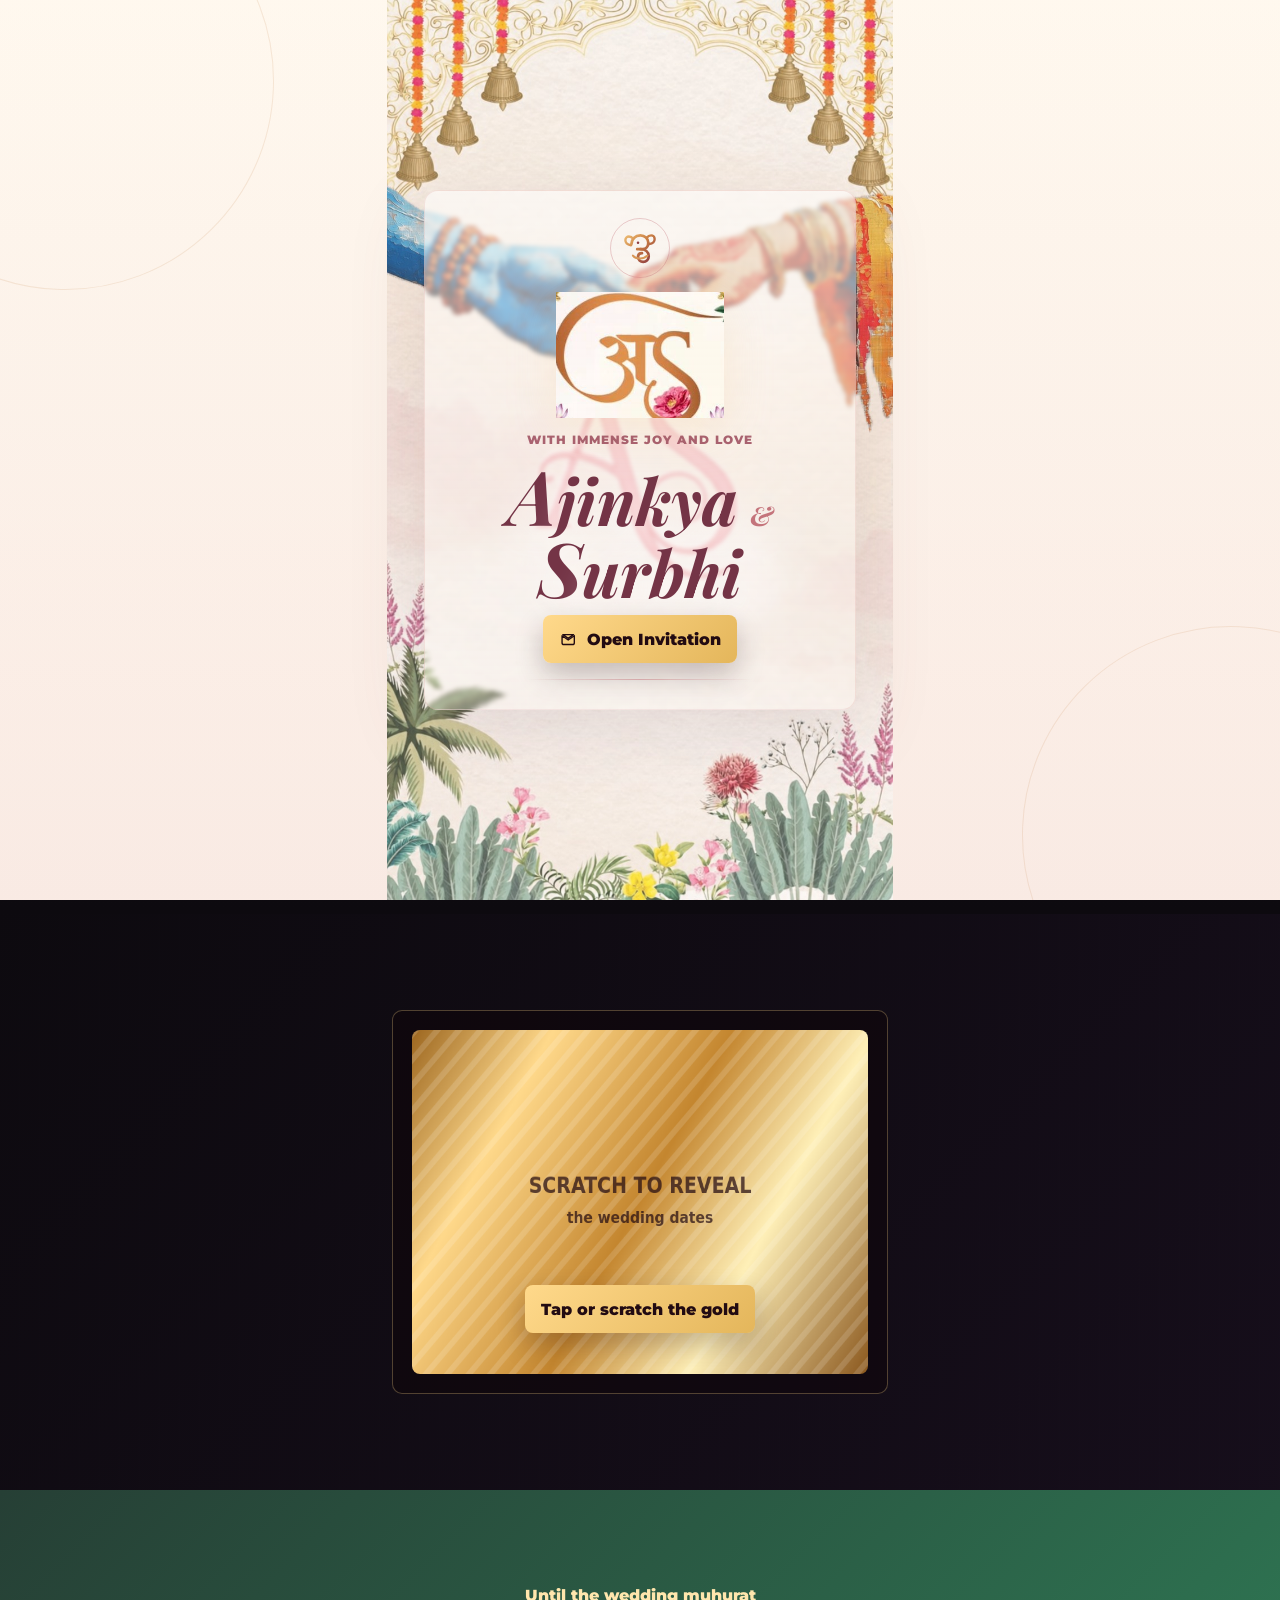
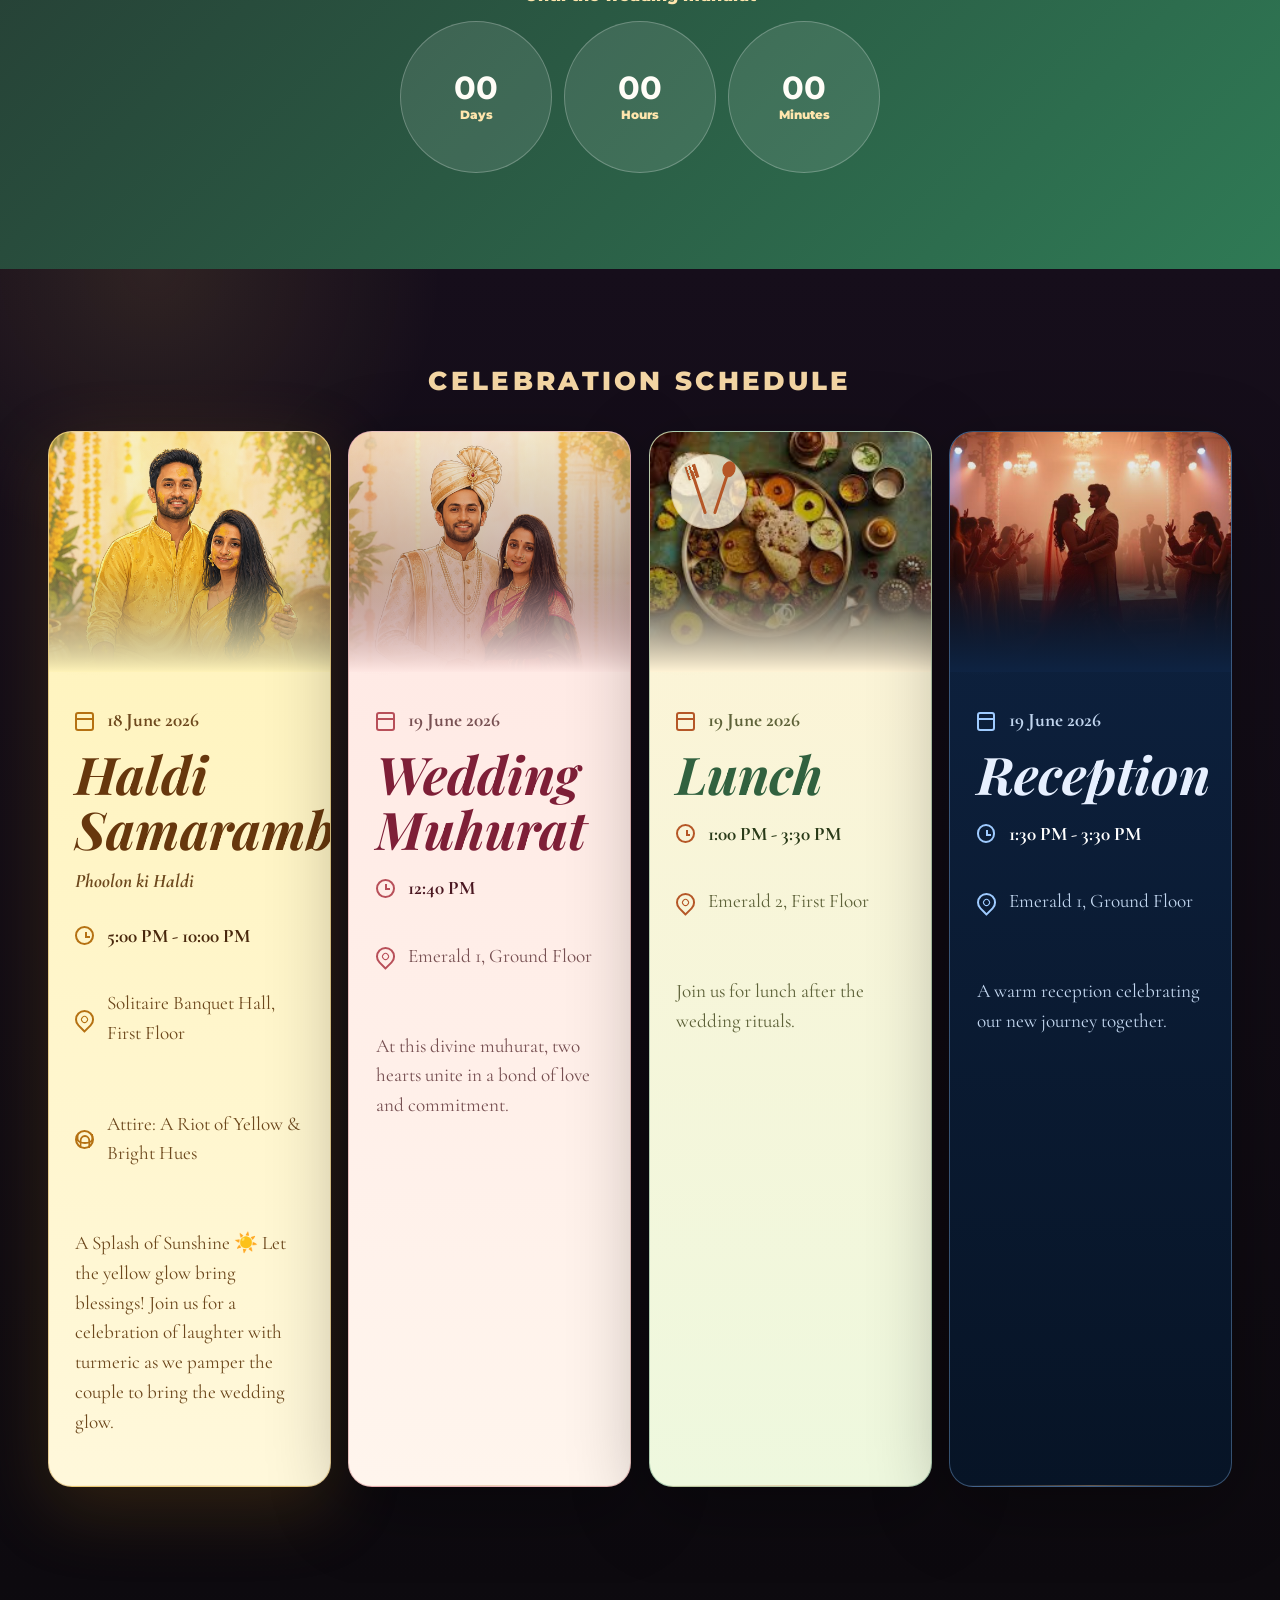
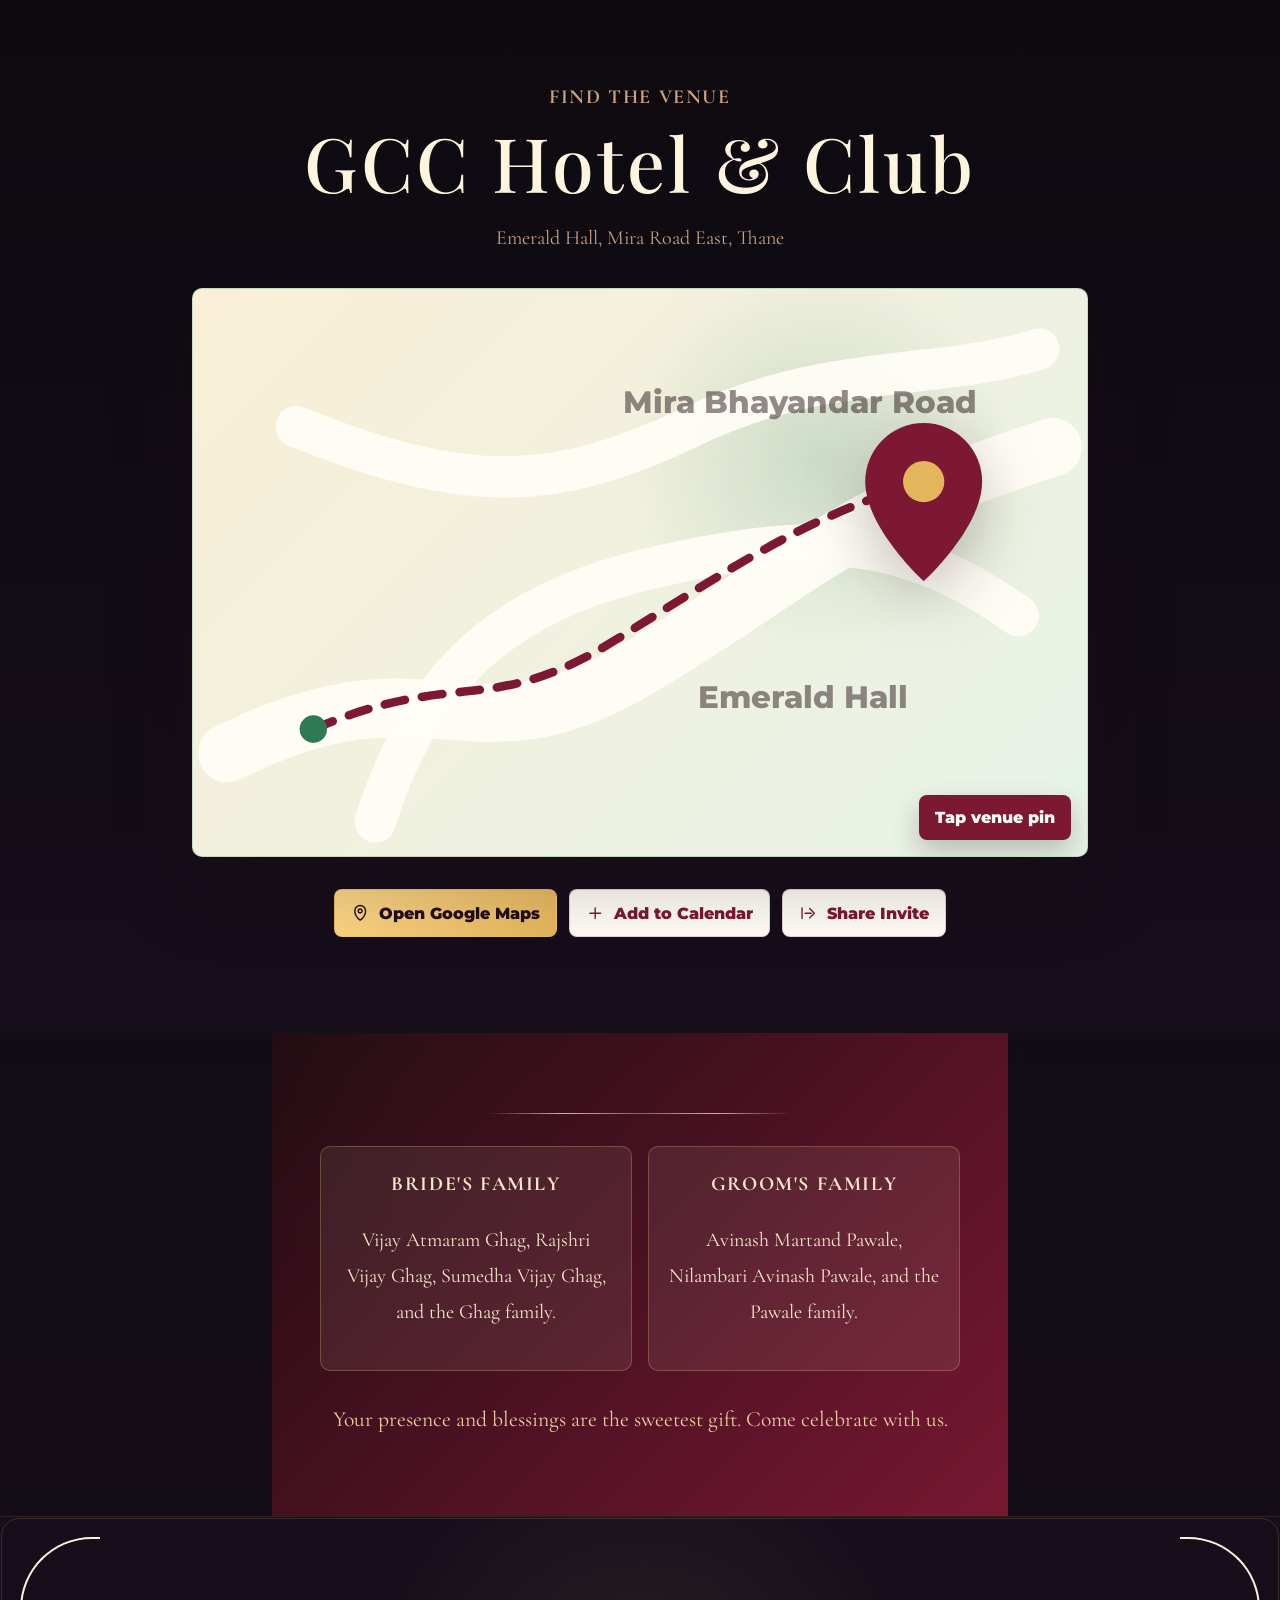
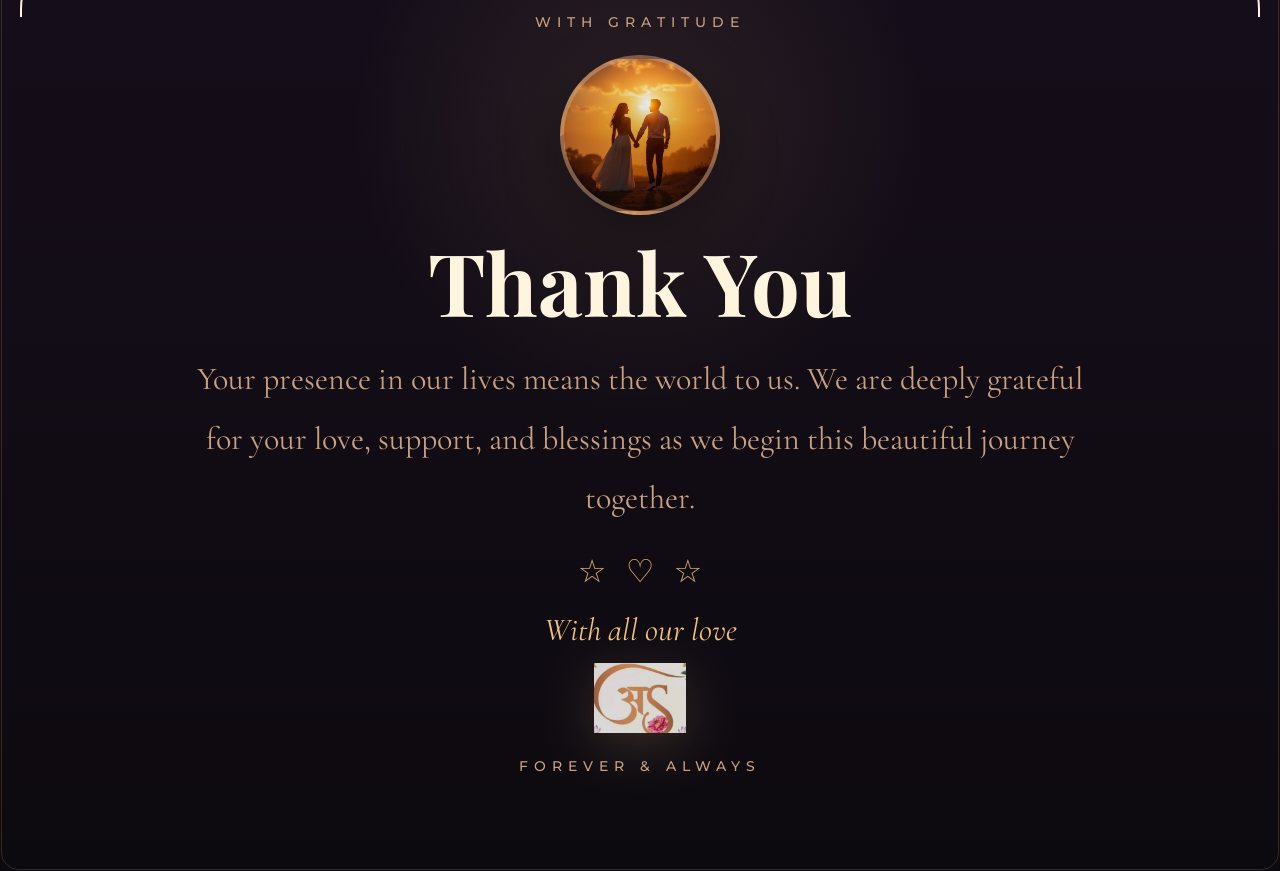
==== commit 5013183b: "Refine entry branding and schedule cards" ====
--- a/index.html
+++ b/index.html
@@ -23,8 +23,8 @@
       <section class="cover" aria-label="Invitation cover">
         <div class="toran" aria-hidden="true"></div>
         <div class="cover-panel">
-          <div class="couple-logo" aria-label="Ajinkya and Surbhi logo"><img src="assets/as-logo.jpeg" alt="A and S" /></div>
-          <div class="ganpati-mark" aria-hidden="true">श्री</div>
+          <div class="couple-logo" aria-label="Ajinkya and Surbhi logo"><img src="assets/as-logo.png" alt="A and S" /></div>
+          <div class="ganpati-mark" aria-hidden="true"><img src="assets/ganpati-mark.svg" alt="" /></div>
           <p class="kicker">
             <span data-en>With immense joy and love</span>
             <span data-mr>आनंदाने व प्रेमाने</span>
@@ -63,7 +63,7 @@
           <div class="moon" aria-hidden="true"></div>
           <div class="mandap-lines" aria-hidden="true"></div>
           <div class="photo-aura traditional-aura" aria-hidden="true"></div>
-          <div class="hero-monogram" aria-hidden="true"><img src="assets/as-logo.jpeg" alt="" /></div>
+          <div class="hero-monogram" aria-hidden="true"><img src="assets/as-logo.png" alt="" /></div>
         </div>
         <div class="hero-copy">
           <p class="kicker">
@@ -78,7 +78,6 @@
             <span data-en>Two families, two joyful days, and one beautiful beginning. We would love to celebrate with you.</span>
             <span data-mr>दोन कुटुंबे, दोन आनंदाचे दिवस, आणि एका सुंदर प्रवासाची सुरुवात. आपल्या उपस्थितीने हा सोहळा अधिक मंगलमय करावा.</span>
           </p>
-          <div class="scroll-cue" aria-hidden="true"><span></span></div>
         </div>
       </section>
 
@@ -191,7 +190,7 @@
             </p>
           </article>
 
-          <article class="event-card" style="--event-image: var(--reception-image)">
+          <article class="event-card reception-card" style="--event-image: var(--reception-image)">
             <div class="event-image" aria-hidden="true"></div>
             <div class="event-meta">
               <span class="meta-icon calendar-icon"></span>
@@ -324,7 +323,7 @@
           <span data-en>With all our love</span>
           <span data-mr>आपल्या प्रेमाने</span>
         </p>
-        <div class="signature-logo" aria-hidden="true"><img src="assets/as-logo.jpeg" alt="" /></div>
+        <div class="signature-logo" aria-hidden="true"><img src="assets/as-logo.png" alt="" /></div>
         <p class="forever">
           <span data-en>Forever & Always</span>
           <span data-mr>सदैव आणि कायम</span>
--- a/styles.css
+++ b/styles.css
@@ -18,8 +18,8 @@
     linear-gradient(to top, #0d0a0f 0%, rgba(13, 10, 15, 0.32) 20%, rgba(13, 10, 15, 0.04) 44%, rgba(13, 10, 15, 0.02) 100%),
     url("assets/a-s-haldi.png");
   --wedding-image:
-    linear-gradient(to top, #0d0a0f 0%, rgba(13, 10, 15, 0.5) 34%, rgba(13, 10, 15, 0.18) 72%, rgba(13, 10, 15, 0.04) 100%),
-    url("assets/main-couple.jpg");
+    linear-gradient(to top, rgba(80, 24, 34, 0.78) 0%, rgba(80, 24, 34, 0.34) 38%, rgba(80, 24, 34, 0.06) 100%),
+    url("assets/a-s-hero.png");
   --lunch-image:
     linear-gradient(to top, #0d0a0f 0%, rgba(13, 10, 15, 0.22) 46%, rgba(13, 10, 15, 0.02) 100%),
     url("assets/lunch.jpeg");
@@ -135,8 +135,8 @@
   overflow: hidden;
   color: #6c3446;
   background:
-    linear-gradient(180deg, rgba(255, 250, 241, 0.12), rgba(255, 239, 229, 0.22)),
-    url("assets/entry-page-format.jpeg") center top / cover,
+    linear-gradient(180deg, rgba(255, 250, 241, 0.1), rgba(255, 239, 229, 0.2)),
+    url("assets/entry-page-format.jpeg") center top / auto 100% no-repeat,
     linear-gradient(180deg, #fff8ee, #f8e9e3);
   transition: opacity 700ms ease, visibility 700ms ease, transform 700ms ease;
 }
@@ -240,14 +240,19 @@
   filter: drop-shadow(0 14px 24px rgba(111, 71, 79, 0.18));
 }
 
+.couple-logo img,
+.hero-monogram img,
+.signature-logo img {
+  object-fit: contain;
+  filter: drop-shadow(0 12px 24px rgba(240, 194, 123, 0.2));
+}
+
 .hero-monogram img,
 .signature-logo img {
   width: min(5.8rem, 28vw);
   height: auto;
-  object-fit: contain;
-  opacity: 0.64;
-  mix-blend-mode: screen;
-  filter: drop-shadow(0 12px 24px rgba(240, 194, 123, 0.2));
+  opacity: 0.86;
+  mix-blend-mode: normal;
 }
 
 .couple-logo::after {
@@ -282,6 +287,12 @@
   line-height: 1;
 }
 
+.ganpati-mark img {
+  width: 2.35rem;
+  height: 2.35rem;
+  object-fit: contain;
+}
+
 .kicker {
   margin: 0;
   color: #a96270;
@@ -293,10 +304,14 @@
 
 .cover h1 {
   margin: 0;
-  display: grid;
-  gap: 0.2rem;
+  display: flex;
+  flex-wrap: wrap;
+  align-items: baseline;
+  justify-content: center;
+  column-gap: clamp(0.35rem, 2vw, 0.75rem);
+  row-gap: 0.08rem;
   font-family: "Playfair Display", "Cormorant Garamond", Georgia, "Times New Roman", serif;
-  font-size: clamp(2.45rem, 11vw, 4.7rem);
+  font-size: clamp(2.05rem, 9vw, 4rem);
   font-style: italic;
   font-weight: 700;
   line-height: 0.92;
@@ -850,36 +865,6 @@
   background: linear-gradient(90deg, transparent, rgba(240, 194, 123, 0.78), transparent);
 }
 
-.scroll-cue {
-  display: grid;
-  place-items: center;
-  width: 2rem;
-  height: 3.2rem;
-  margin: 1.65rem auto 0;
-  border: 1px solid rgba(240, 194, 123, 0.46);
-  border-radius: 999px;
-  opacity: 0.78;
-}
-
-.scroll-cue span {
-  width: 0.38rem;
-  height: 0.38rem;
-  border-radius: 50%;
-  background: #f0c27b;
-  animation: scroll-cue-drop 1.7s ease-in-out infinite;
-}
-
-@keyframes scroll-cue-drop {
-  0%, 100% {
-    opacity: 0.25;
-    transform: translateY(-0.55rem);
-  }
-  45% {
-    opacity: 1;
-    transform: translateY(0.55rem);
-  }
-}
-
 .hero-copy p:not(.kicker),
 .map-copy p,
 .families p {
@@ -1010,21 +995,33 @@
     linear-gradient(180deg, #160e1b, #0d0a0f);
 }
 
+.events .section-heading .kicker {
+  color: #f4d6a4;
+  font-size: clamp(1.15rem, 3vw, 1.6rem);
+  letter-spacing: 0.13em;
+}
+
 .event-timeline {
   display: grid;
-  grid-template-columns: repeat(auto-fit, minmax(15rem, 1fr));
-  gap: 0.9rem;
+  grid-template-columns: repeat(auto-fit, minmax(16.5rem, 1fr));
+  align-items: stretch;
+  gap: 1.1rem;
   max-width: 75rem;
   margin: 2.2rem auto 0;
 }
 
 .event-card {
   position: relative;
-  min-height: 34rem;
-  padding: 0 1.9rem 1.85rem;
-  border: 1px solid rgba(212, 165, 116, 0.22);
+  min-height: 35rem;
+  display: flex;
+  flex-direction: column;
+  padding: 0 1.65rem 1.85rem;
+  border: 1px solid rgba(212, 165, 116, 0.26);
   border-radius: 24px;
-  background: #0d0a0f;
+  color: var(--event-ink, #4b2a1f);
+  background:
+    radial-gradient(circle at 12% 8%, var(--event-glow, rgba(255, 255, 255, 0.16)), transparent 10rem),
+    linear-gradient(180deg, var(--event-bg-top, #fff7df), var(--event-bg-bottom, #f2dac8));
   box-shadow: 0 22px 80px rgba(0, 0, 0, 0.32);
   overflow: hidden;
 }
@@ -1039,21 +1036,20 @@
 
 .event-image {
   position: relative;
-  height: 15.2rem;
-  margin: 0 -1.9rem 1.65rem;
+  height: 15rem;
+  margin: 0 -1.65rem 1.45rem;
   background: var(--event-image);
   background-position: center;
   background-size: cover;
 }
 
 .haldi-card .event-image {
-  display: none;
+  background-position: center, center 14%;
+  background-size: cover, cover;
 }
 
 .wedding-card .event-image {
-  aspect-ratio: 1 / 1;
-  height: auto;
-  background-position: center, center top;
+  background-position: center, center 16%;
   background-size: cover, cover;
 }
 
@@ -1067,16 +1063,9 @@
   position: absolute;
   left: 0;
   right: 0;
-  top: 9rem;
-  height: 7rem;
-  background: linear-gradient(to top, #0d0a0f, rgba(13, 10, 15, 0));
-}
-
-.haldi-card .event-image::after,
-.wedding-card .event-image::after {
-  top: auto;
   bottom: 0;
-  height: 6rem;
+  height: 6.2rem;
+  background: linear-gradient(to top, var(--event-bg-top, #fff7df), rgba(255, 247, 223, 0));
 }
 
 .cutlery-badge {
@@ -1088,10 +1077,10 @@
   height: 4.7rem;
   display: grid;
   place-items: center;
-  border: 1px solid rgba(212, 165, 116, 0.46);
-  border-radius: 50%;
-  color: #f0c27b;
-  background: rgba(13, 10, 15, 0.58);
+  border: 1px solid rgba(120, 69, 30, 0.2);
+  border-radius: 50%;
+  color: var(--event-accent, #9a5a2d);
+  background: rgba(255, 248, 226, 0.76);
   box-shadow: 0 12px 28px rgba(0, 0, 0, 0.24);
 }
 
@@ -1140,24 +1129,25 @@
 
 .event-date {
   margin: 0;
-  color: #c9a080;
+  color: var(--event-muted, #815f46);
   font-family: "Cormorant Garamond", Georgia, serif;
   font-size: 1.22rem;
-  font-weight: 500;
+  font-weight: 700;
 }
 
 .event-card h3 {
   margin: 0 0 0.55rem;
-  color: var(--ivory);
-  font-family: "Great Vibes", "Snell Roundhand", cursive;
-  font-size: clamp(2.55rem, 8vw, 4.1rem);
-  font-weight: 400;
+  color: var(--event-heading, var(--event-ink, #4b2a1f));
+  font-family: "Playfair Display", "Cormorant Garamond", Georgia, serif;
+  font-size: clamp(2.2rem, 6vw, 3.25rem);
+  font-style: italic;
+  font-weight: 700;
   line-height: 1.05;
 }
 
 .event-subtitle {
   margin: 0.1rem 0 1rem;
-  color: #8a4d17;
+  color: var(--event-accent, #8a4d17);
   font-family: "Playfair Display", Georgia, serif;
   font-size: clamp(1.25rem, 4vw, 1.7rem);
   font-style: italic;
@@ -1165,17 +1155,17 @@
 }
 
 .event-card p {
-  color: #a98b72;
+  color: var(--event-muted, #815f46);
   font-family: "Cormorant Garamond", Georgia, serif;
   font-size: 1.2rem;
   line-height: 1.55;
 }
 
 .event-card strong {
-  color: #c9a080;
+  color: var(--event-strong, var(--event-ink, #4b2a1f));
   font-family: "Cormorant Garamond", Georgia, serif;
   font-size: 1.2rem;
-  font-weight: 500;
+  font-weight: 800;
 }
 
 .event-meta {
@@ -1190,47 +1180,59 @@
 }
 
 .haldi-card {
-  padding-top: 1.8rem;
-  border-color: rgba(194, 136, 36, 0.35);
-  color: #442816;
-  background:
-    radial-gradient(circle at 8% 8%, rgba(255, 214, 89, 0.28), transparent 10rem),
-    radial-gradient(circle at 90% 0%, rgba(255, 245, 178, 0.5), transparent 13rem),
-    linear-gradient(180deg, #fff2b8, #ffe5a3 58%, #fff7d8);
-  box-shadow: 0 22px 72px rgba(172, 118, 23, 0.26);
-}
-
-.haldi-card::before {
-  content: "";
-  position: absolute;
-  inset: 0.7rem;
-  pointer-events: none;
-  border: 1px solid rgba(159, 105, 20, 0.22);
-  border-radius: 19px;
-}
-
-.haldi-card h3 {
-  color: #5a320f;
-  font-family: "Playfair Display", Georgia, serif;
-  font-size: clamp(2.25rem, 7vw, 3.45rem);
-  font-style: italic;
-  font-weight: 700;
-}
-
-.haldi-card p,
-.haldi-card strong,
-.haldi-card .event-date,
-.haldi-card .meta-icon {
-  color: #593419;
-}
-
-.haldi-card .event-meta {
-  position: relative;
-  z-index: 1;
-}
-
-.haldi-card .event-note {
-  color: #533112;
+  --event-bg-top: #fff3b8;
+  --event-bg-bottom: #fff8db;
+  --event-glow: rgba(255, 212, 64, 0.34);
+  --event-ink: #56310f;
+  --event-heading: #67370d;
+  --event-muted: #6d481d;
+  --event-strong: #48270c;
+  --event-accent: #b57112;
+  border-color: rgba(194, 136, 36, 0.38);
+  box-shadow: 0 22px 72px rgba(172, 118, 23, 0.22);
+}
+
+.wedding-card {
+  --event-bg-top: #ffe7e3;
+  --event-bg-bottom: #fff5ed;
+  --event-glow: rgba(191, 63, 83, 0.18);
+  --event-ink: #5a2028;
+  --event-heading: #7e1f37;
+  --event-muted: #775052;
+  --event-strong: #4a1721;
+  --event-accent: #b84f59;
+  border-color: rgba(184, 79, 89, 0.32);
+}
+
+.lunch-card {
+  --event-bg-top: #fff3d5;
+  --event-bg-bottom: #eef8de;
+  --event-glow: rgba(241, 189, 53, 0.22);
+  --event-ink: #31451d;
+  --event-heading: #31613f;
+  --event-muted: #5d6138;
+  --event-strong: #293a18;
+  --event-accent: #b55727;
+  border-color: rgba(47, 122, 85, 0.34);
+}
+
+.reception-card {
+  --event-bg-top: #0e2342;
+  --event-bg-bottom: #071426;
+  --event-glow: rgba(128, 180, 240, 0.22);
+  --event-ink: #f4f8ff;
+  --event-heading: #e7f0ff;
+  --event-muted: #c2d6ef;
+  --event-strong: #ffffff;
+  --event-accent: #9fcbff;
+  border-color: rgba(130, 178, 232, 0.38);
+}
+
+.event-card .meta-icon {
+  color: var(--event-accent, #c9a080);
+}
+
+.event-note {
   font-size: clamp(1.04rem, 2.8vw, 1.2rem);
   line-height: 1.55;
 }
@@ -1793,12 +1795,6 @@
     height: clamp(16.5rem, 62vw, 19rem);
   }
 
-  .haldi-card .event-image,
-  .wedding-card .event-image {
-    height: auto;
-    background-position: center, center top;
-  }
-
   .hero-art {
     width: min(100%, 24rem);
   }
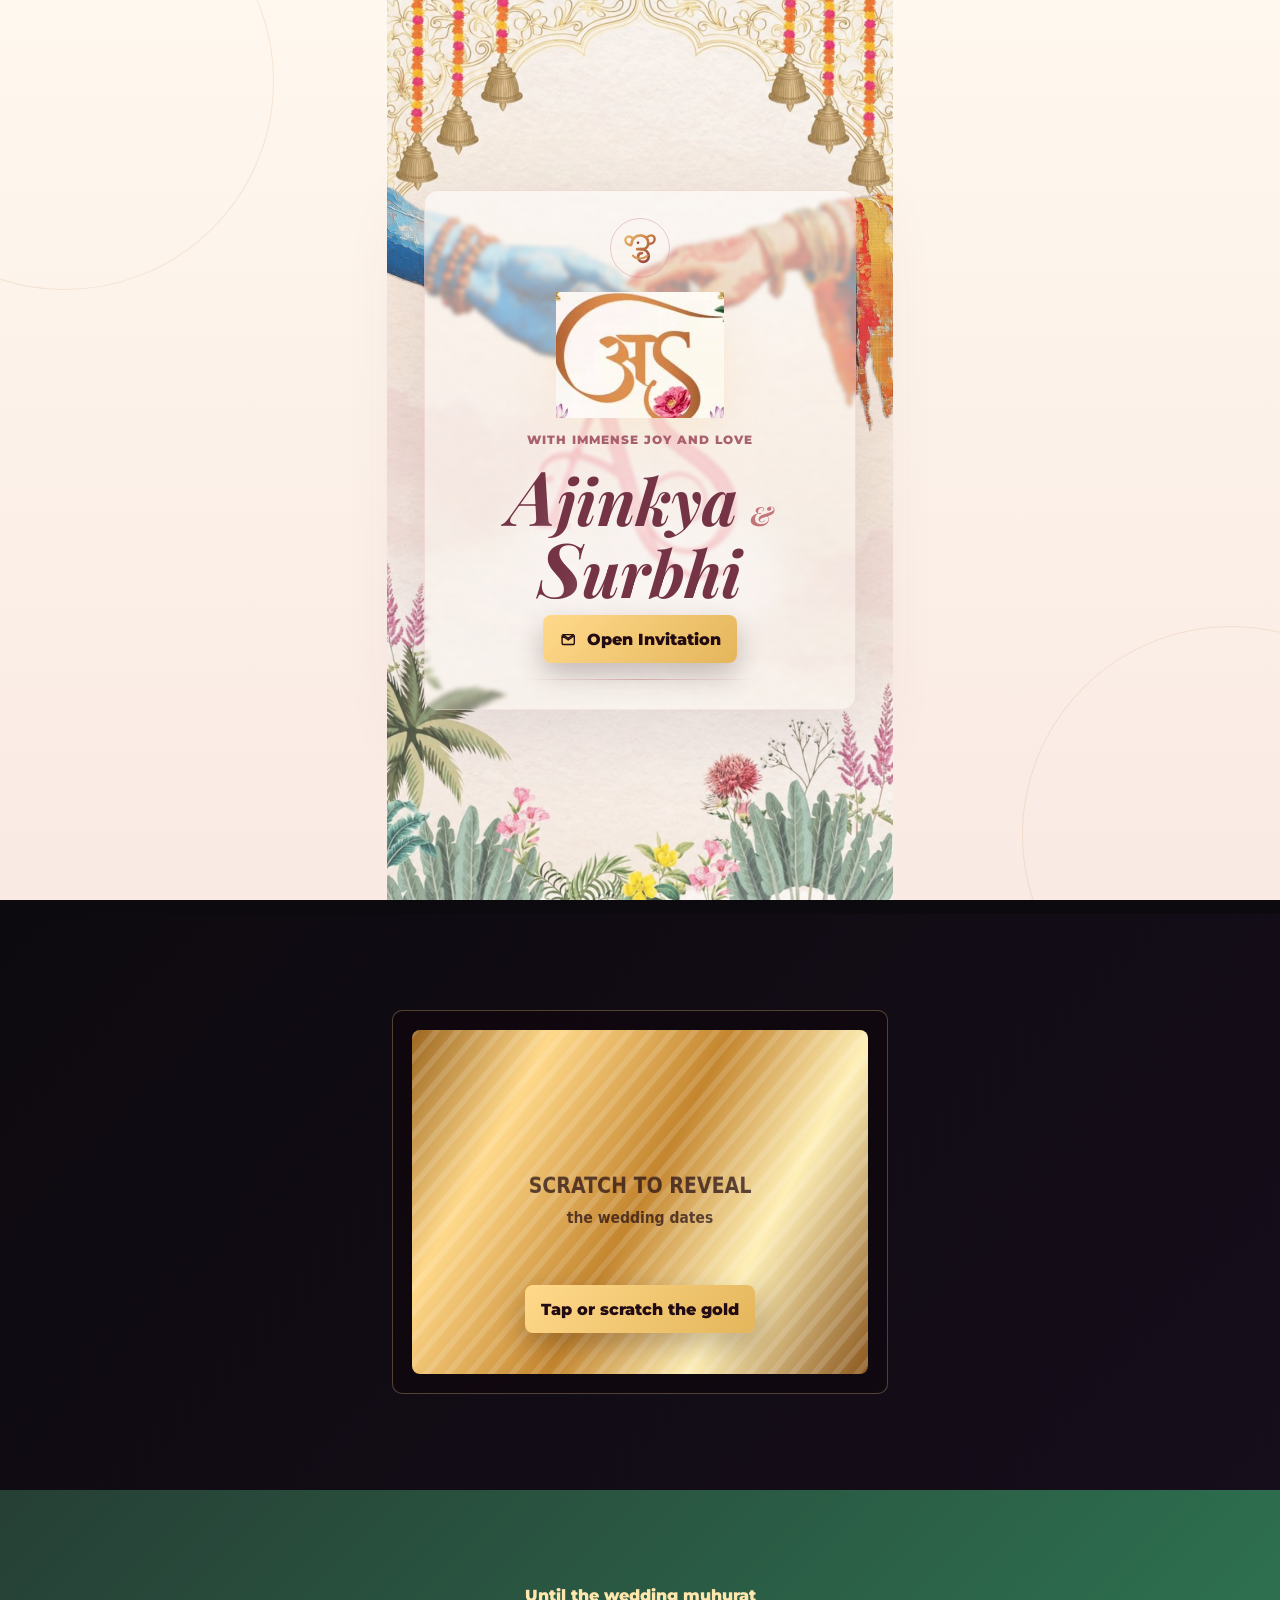
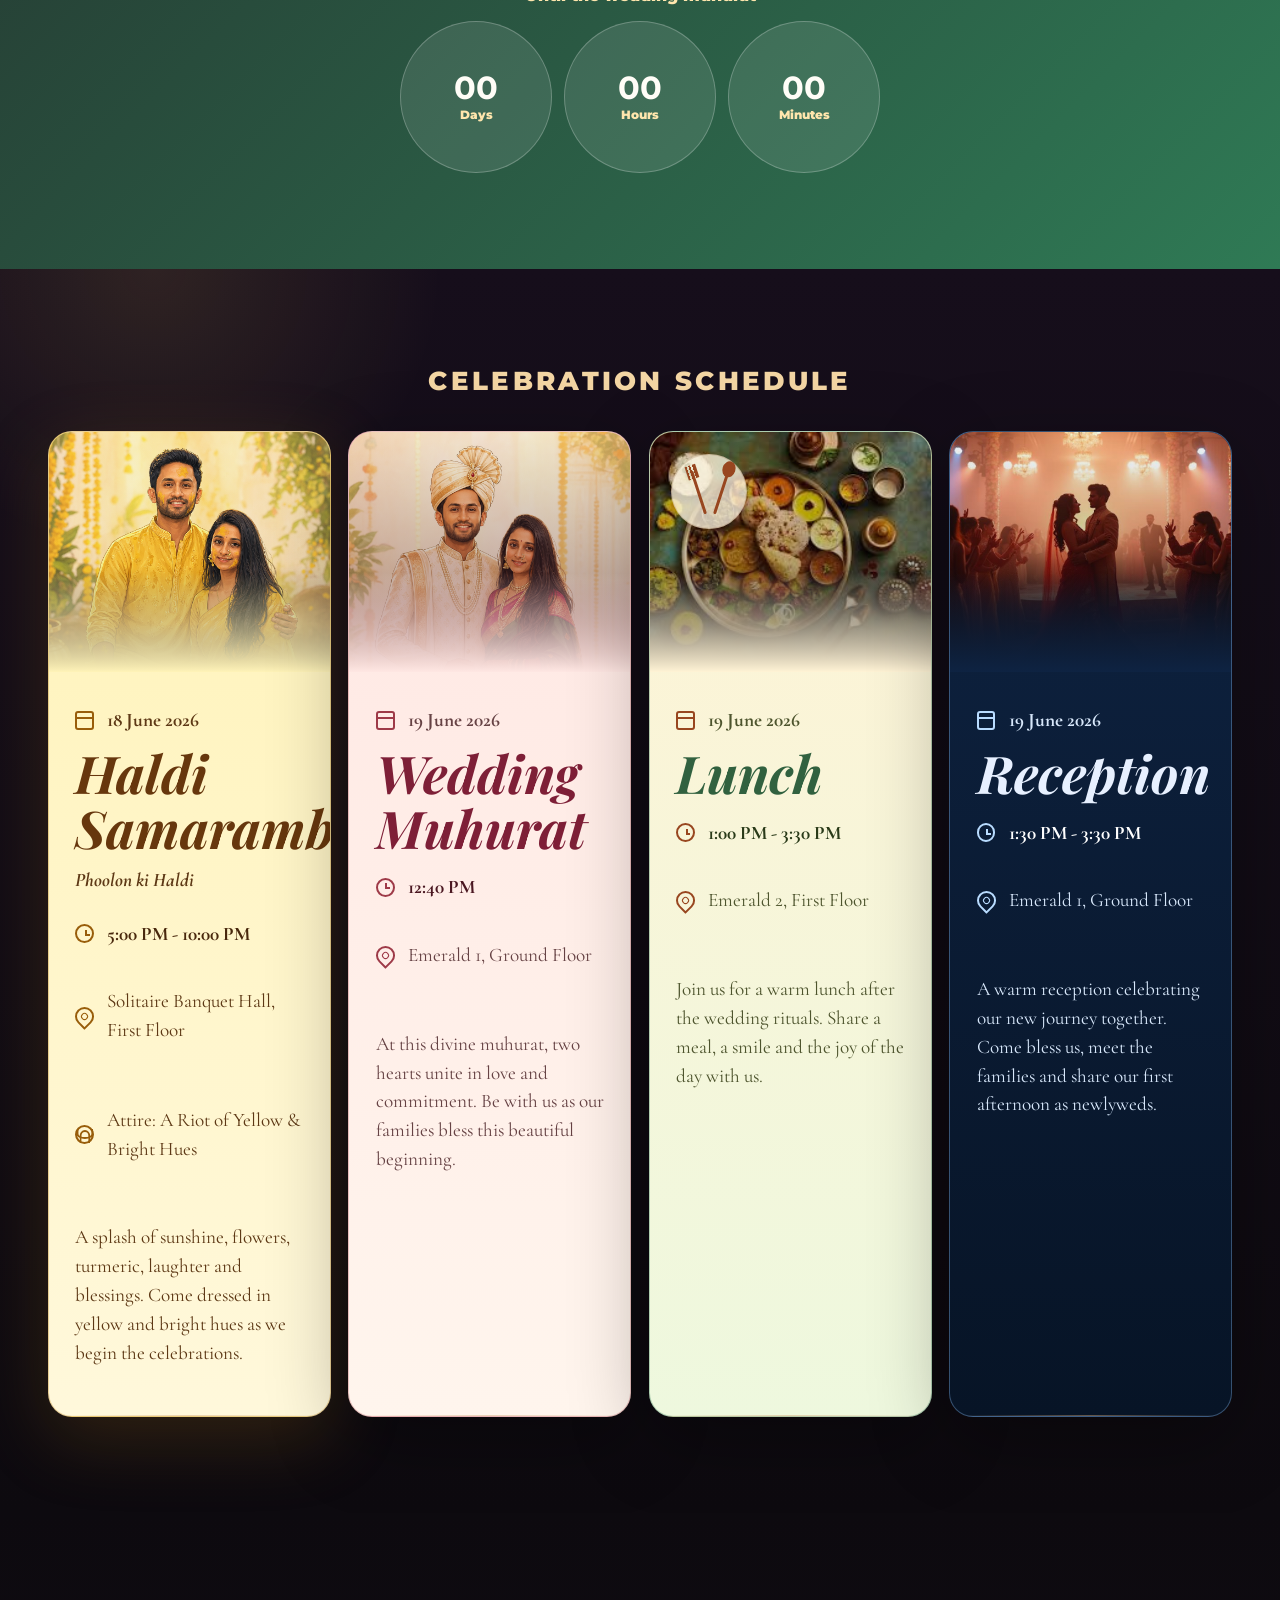
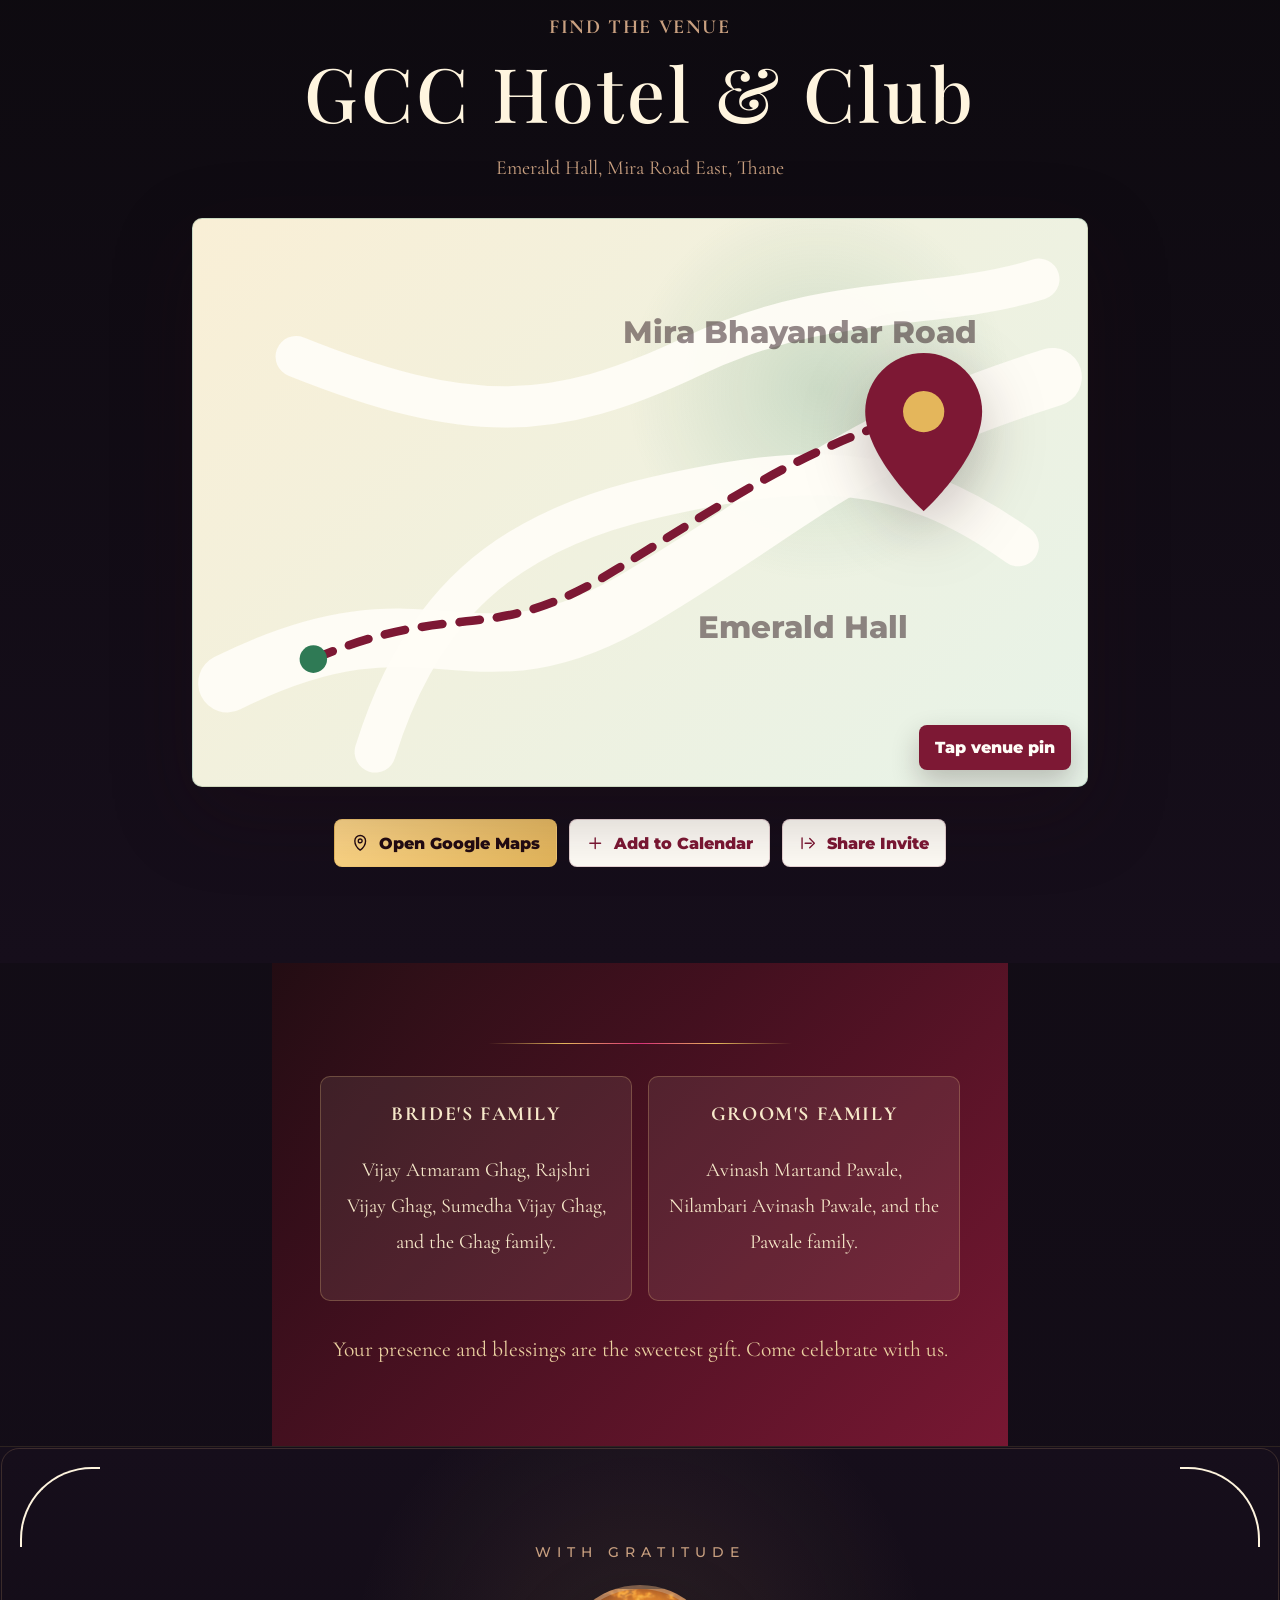
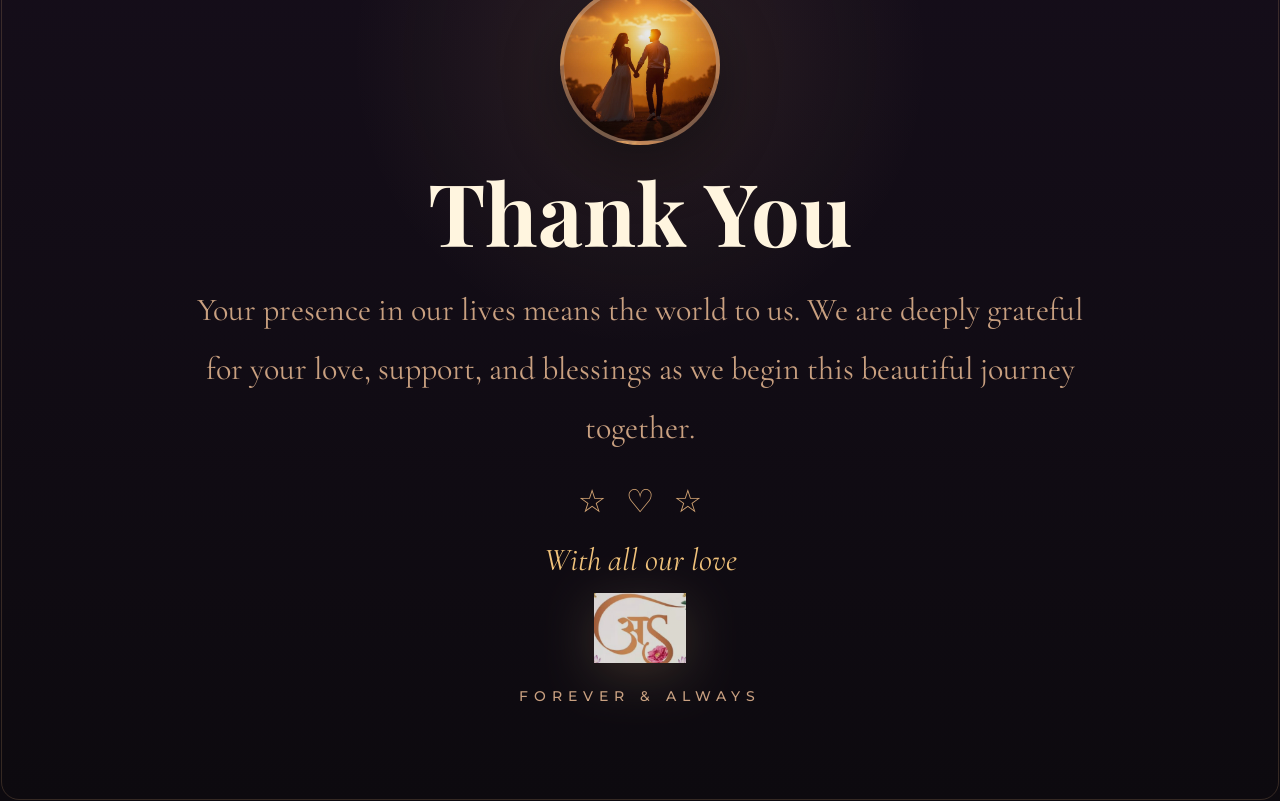
==== commit 20ff08fb: "Balance schedule card copy" ====
--- a/index.html
+++ b/index.html
@@ -145,8 +145,8 @@
             <div class="event-meta"><span class="meta-icon location-icon"></span><p>Solitaire Banquet Hall, First Floor</p></div>
             <div class="event-meta"><span class="meta-icon attire-icon"></span><p>Attire: A Riot of Yellow & Bright Hues</p></div>
             <p class="event-note">
-              <span data-en>A Splash of Sunshine ☀️ Let the yellow glow bring blessings! Join us for a celebration of laughter with turmeric as we pamper the couple to bring the wedding glow.</span>
-              <span data-mr>हळदीच्या सोनेरी रंगात हास्य, आशीर्वाद आणि लग्नाच्या तेजाने भरलेला आनंदी सोहळा.</span>
+              <span data-en>A splash of sunshine, flowers, turmeric, laughter and blessings. Come dressed in yellow and bright hues as we begin the celebrations.</span>
+              <span data-mr>हळदीच्या सोनेरी रंगात फुले, हास्य आणि आशीर्वादांचा आनंदी सोहळा. पिवळ्या आणि उजळ रंगांत येऊन हा आनंद साजरा करा.</span>
             </p>
           </article>
 
@@ -163,8 +163,8 @@
             <div class="event-meta"><span class="meta-icon time-icon"></span><strong>12:40 PM</strong></div>
             <div class="event-meta"><span class="meta-icon location-icon"></span><p>Emerald 1, Ground Floor</p></div>
             <p class="event-note">
-              <span data-en>At this divine muhurat, two hearts unite in a bond of love and commitment.</span>
-              <span data-mr>या शुभ मुहूर्तावर दोन मने प्रेम आणि वचनबद्धतेच्या सुंदर बंधात एकत्र येतात.</span>
+              <span data-en>At this divine muhurat, two hearts unite in love and commitment. Be with us as our families bless this beautiful beginning.</span>
+              <span data-mr>या शुभ मुहूर्तावर दोन मने प्रेमाच्या सुंदर बंधात एकत्र येतात. कुटुंबांच्या आशीर्वादांसह या नव्या सुरुवातीचे साक्षीदार व्हा.</span>
             </p>
           </article>
 
@@ -185,8 +185,8 @@
             <div class="event-meta"><span class="meta-icon time-icon"></span><strong>1:00 PM - 3:30 PM</strong></div>
             <div class="event-meta"><span class="meta-icon location-icon"></span><p>Emerald 2, First Floor</p></div>
             <p class="event-note">
-              <span data-en>Join us for lunch after the wedding rituals.</span>
-              <span data-mr>विवाह विधीनंतर स्नेहभोजनासाठी अवश्य या.</span>
+              <span data-en>Join us for a warm lunch after the wedding rituals. Share a meal, a smile and the joy of the day with us.</span>
+              <span data-mr>विवाह विधीनंतर स्नेहभोजनासाठी अवश्य या. आपल्या सोबतचा हा आनंदाचा क्षण अधिक सुंदर होईल.</span>
             </p>
           </article>
 
@@ -203,8 +203,8 @@
             <div class="event-meta"><span class="meta-icon time-icon"></span><strong>1:30 PM - 3:30 PM</strong></div>
             <div class="event-meta"><span class="meta-icon location-icon"></span><p>Emerald 1, Ground Floor</p></div>
             <p class="event-note">
-              <span data-en>A warm reception celebrating our new journey together.</span>
-              <span data-mr>नव्या प्रवासाच्या आनंदासाठी आपले मनःपूर्वक स्वागत.</span>
+              <span data-en>A warm reception celebrating our new journey together. Come bless us, meet the families and share our first afternoon as newlyweds.</span>
+              <span data-mr>नव्या प्रवासाच्या आनंदासाठी आपले मनःपूर्वक स्वागत. आपली उपस्थिती आणि आशीर्वाद हा दिवस अधिक खास करतील.</span>
             </p>
           </article>
         </div>
--- a/styles.css
+++ b/styles.css
@@ -1158,7 +1158,7 @@
   color: var(--event-muted, #815f46);
   font-family: "Cormorant Garamond", Georgia, serif;
   font-size: 1.2rem;
-  line-height: 1.55;
+  line-height: 1.5;
 }
 
 .event-card strong {
@@ -1177,6 +1177,7 @@
 
 .event-note {
   margin-top: 1.85rem;
+  max-width: 21rem;
 }
 
 .haldi-card {
@@ -1185,9 +1186,9 @@
   --event-glow: rgba(255, 212, 64, 0.34);
   --event-ink: #56310f;
   --event-heading: #67370d;
-  --event-muted: #6d481d;
+  --event-muted: #5d3815;
   --event-strong: #48270c;
-  --event-accent: #b57112;
+  --event-accent: #985d0a;
   border-color: rgba(194, 136, 36, 0.38);
   box-shadow: 0 22px 72px rgba(172, 118, 23, 0.22);
 }
@@ -1198,9 +1199,9 @@
   --event-glow: rgba(191, 63, 83, 0.18);
   --event-ink: #5a2028;
   --event-heading: #7e1f37;
-  --event-muted: #775052;
+  --event-muted: #664244;
   --event-strong: #4a1721;
-  --event-accent: #b84f59;
+  --event-accent: #9e3a48;
   border-color: rgba(184, 79, 89, 0.32);
 }
 
@@ -1210,9 +1211,9 @@
   --event-glow: rgba(241, 189, 53, 0.22);
   --event-ink: #31451d;
   --event-heading: #31613f;
-  --event-muted: #5d6138;
+  --event-muted: #4d542d;
   --event-strong: #293a18;
-  --event-accent: #b55727;
+  --event-accent: #98461f;
   border-color: rgba(47, 122, 85, 0.34);
 }
 
@@ -1222,9 +1223,9 @@
   --event-glow: rgba(128, 180, 240, 0.22);
   --event-ink: #f4f8ff;
   --event-heading: #e7f0ff;
-  --event-muted: #c2d6ef;
+  --event-muted: #d8e8fb;
   --event-strong: #ffffff;
-  --event-accent: #9fcbff;
+  --event-accent: #b9dcff;
   border-color: rgba(130, 178, 232, 0.38);
 }
 
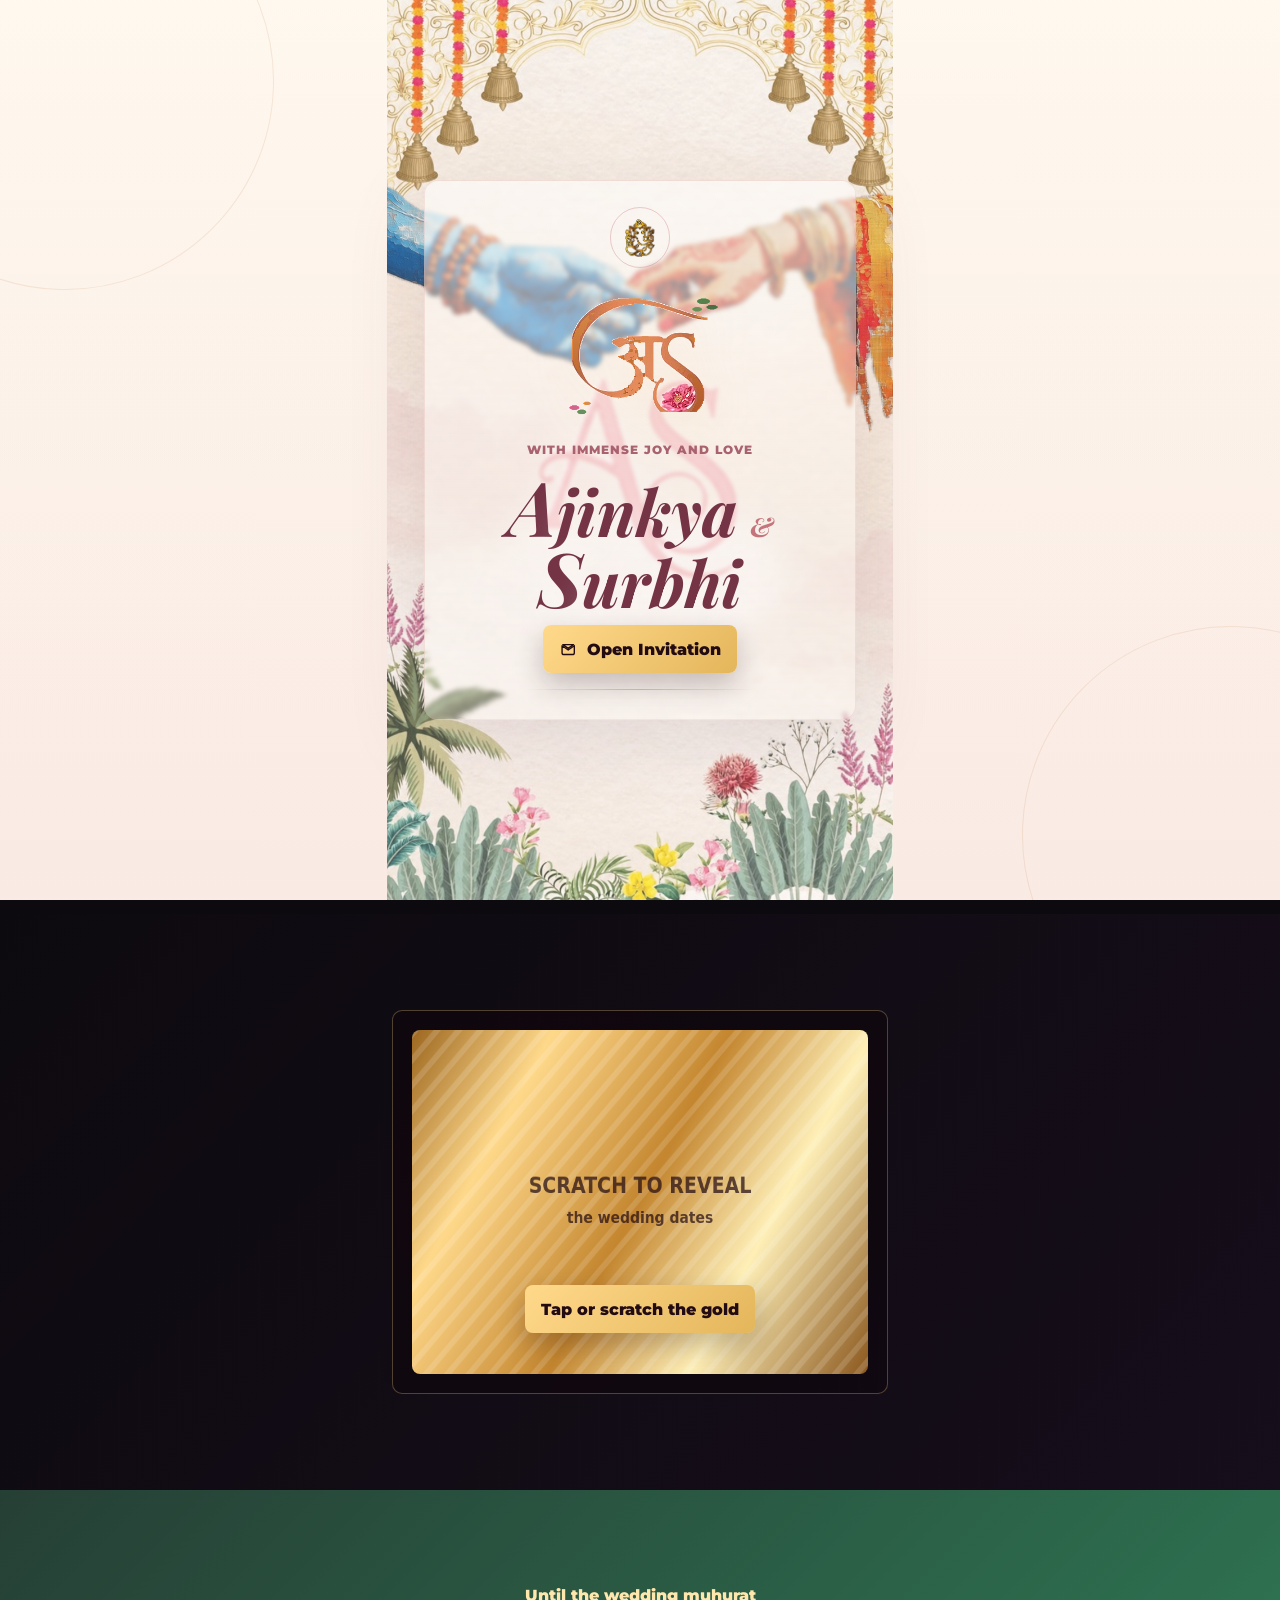
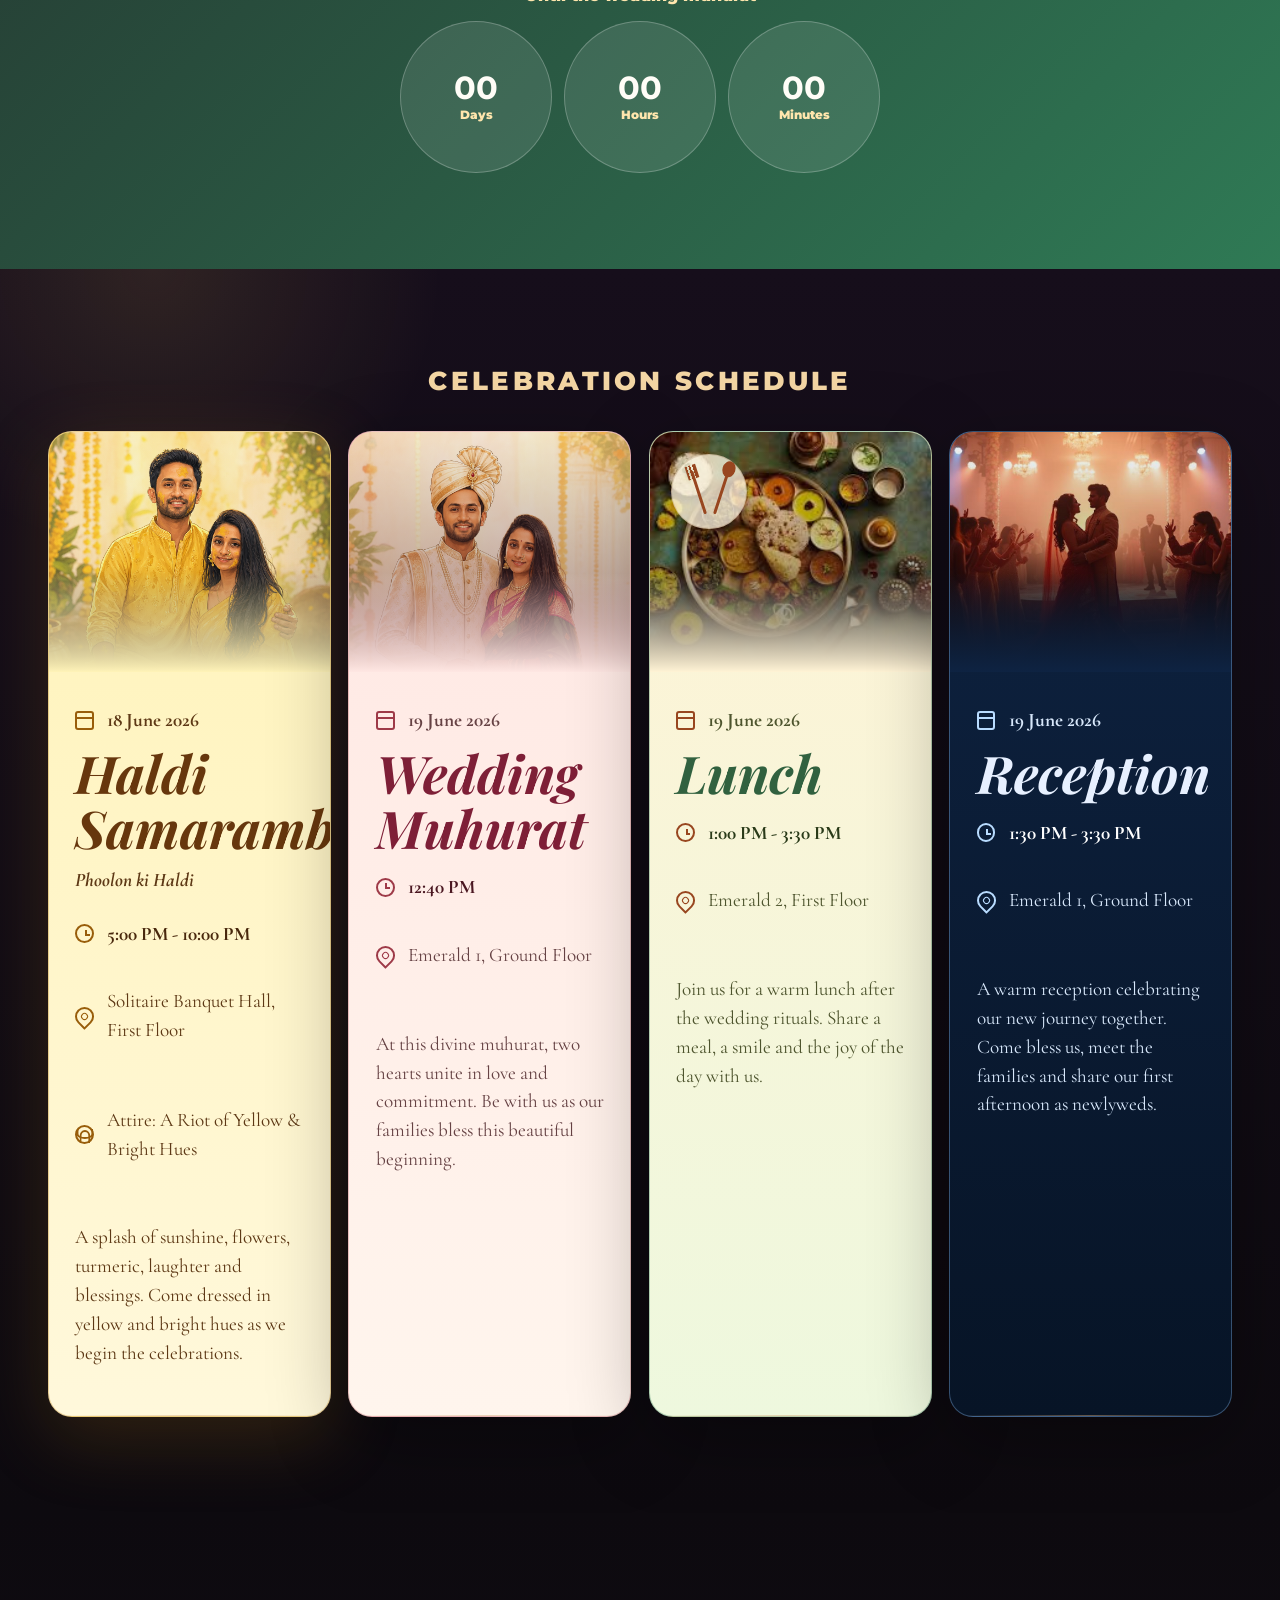
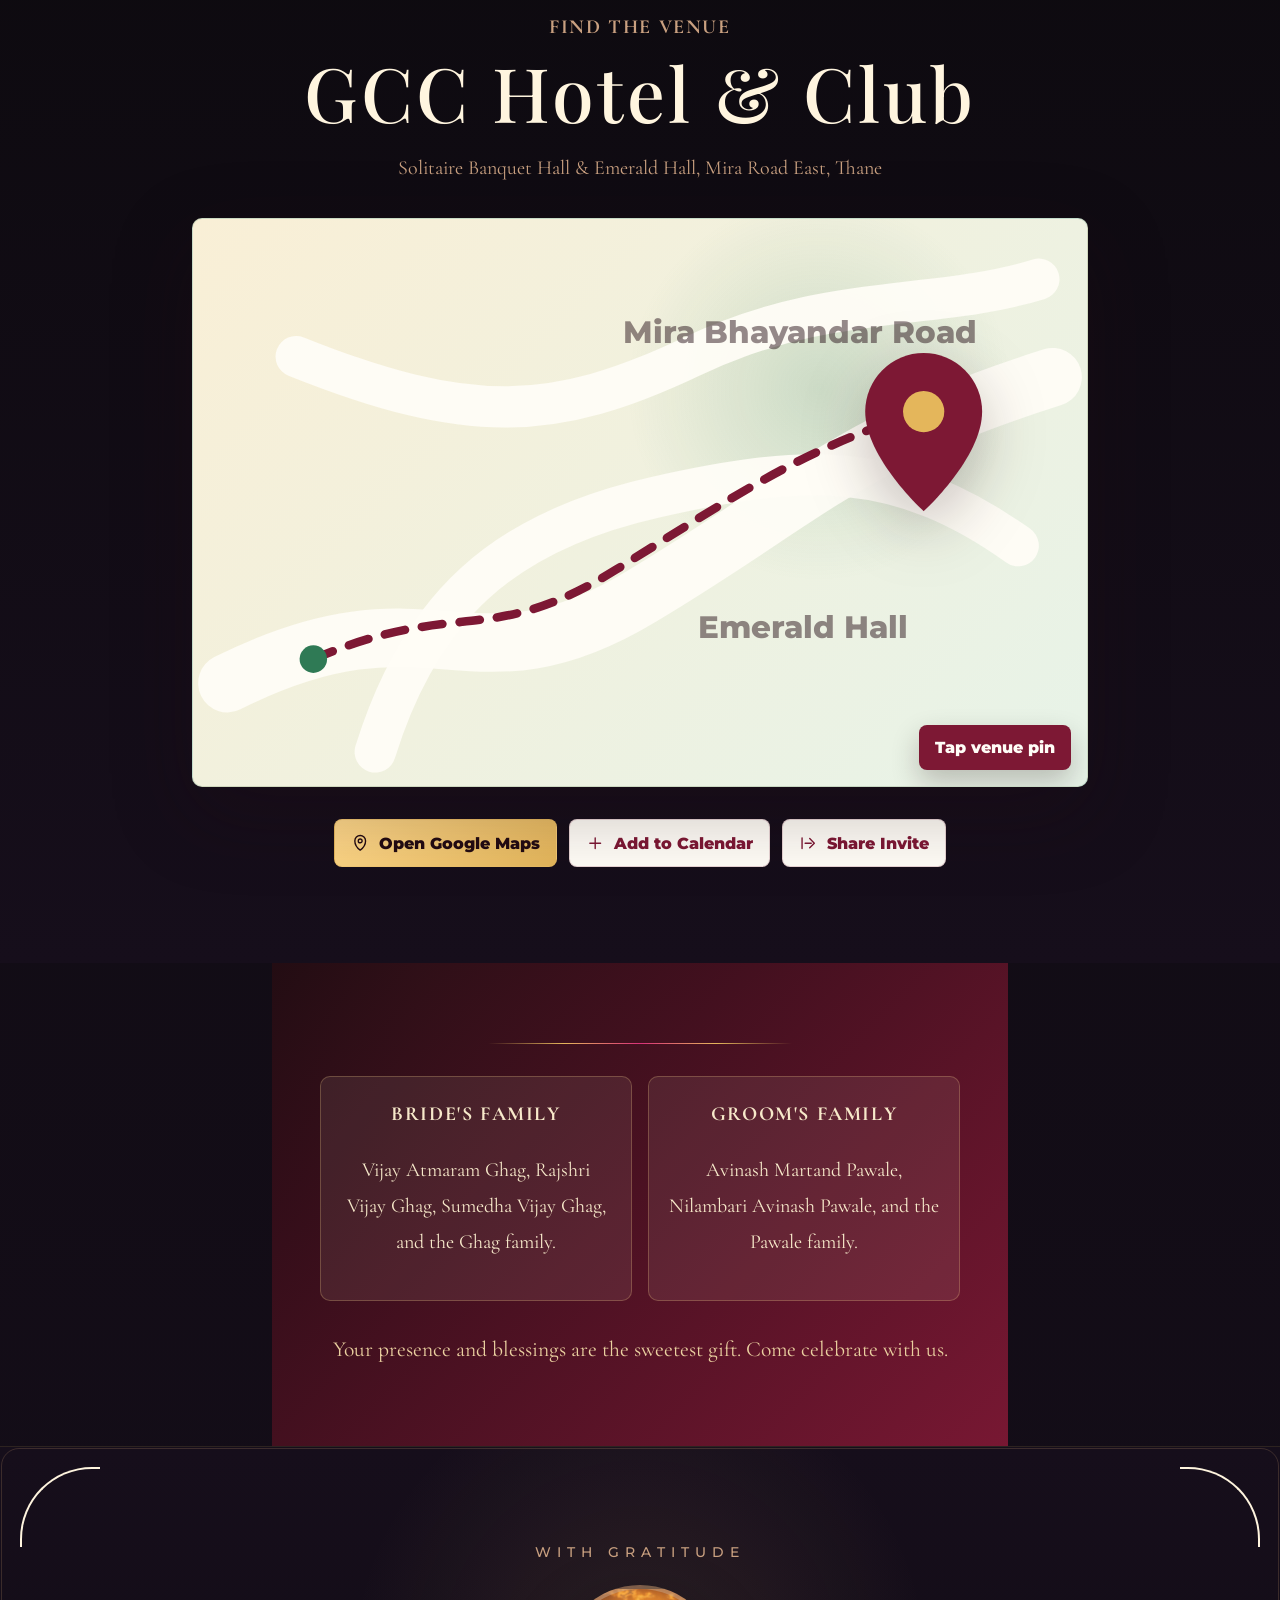
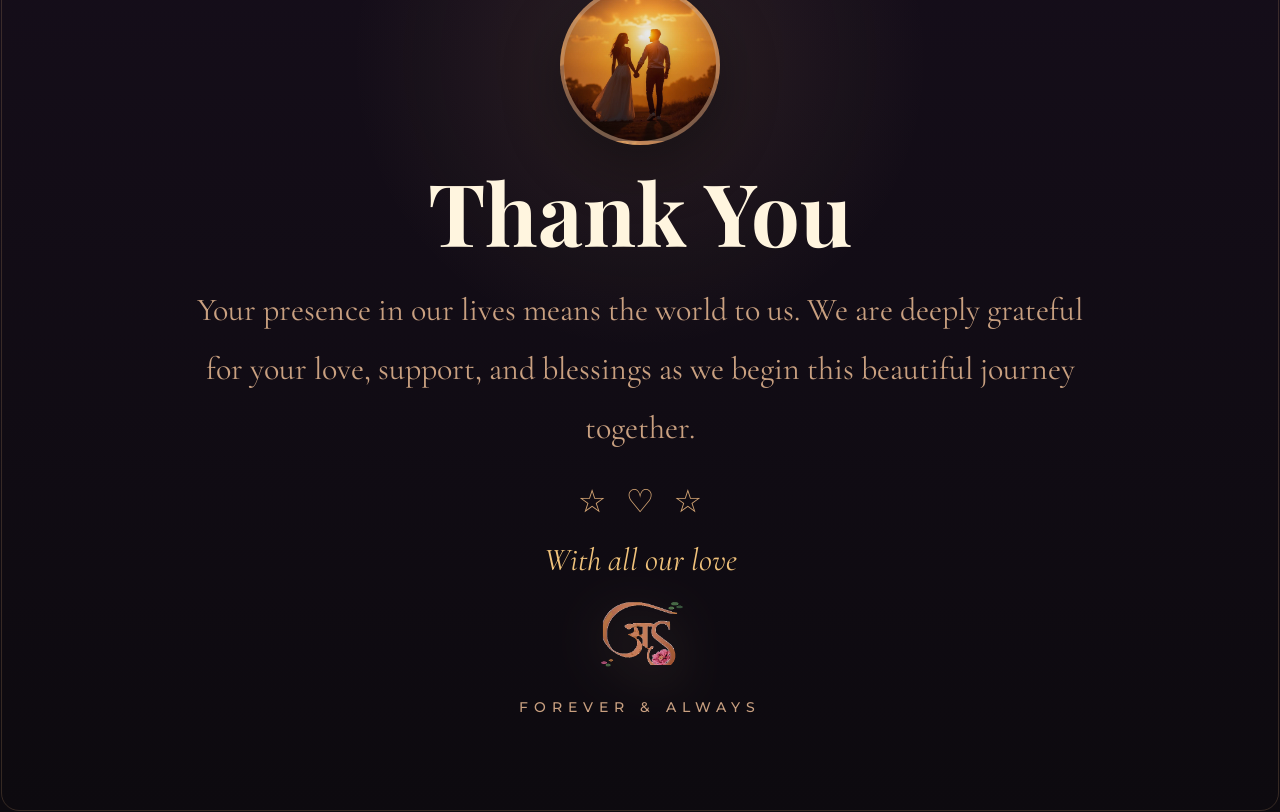
==== commit 4165b68b: "Changes to hero page and logo" ====
--- a/index.html
+++ b/index.html
@@ -11,7 +11,7 @@
     <title>Ajinkya & Surbhi | Wedding Invitation</title>
     <link rel="preconnect" href="https://fonts.googleapis.com" />
     <link rel="preconnect" href="https://fonts.gstatic.com" crossorigin />
-    <link href="https://fonts.googleapis.com/css2?family=Cormorant+Garamond:wght@400;500;600&family=Great+Vibes&family=Montserrat:wght@400;500;600;700&family=Playfair+Display:wght@500;600;700&display=swap" rel="stylesheet" />
+    <link href="https://fonts.googleapis.com/css2?family=Cormorant+Garamond:wght@400;500;600&family=Great+Vibes&family=Montserrat:wght@400;500;600;700&family=Noto+Serif+Devanagari:wght@400;500;600;700&family=Playfair+Display:wght@500;600;700&display=swap" rel="stylesheet" />
     <link rel="stylesheet" href="styles.css" />
   </head>
   <body>
@@ -23,8 +23,8 @@
       <section class="cover" aria-label="Invitation cover">
         <div class="toran" aria-hidden="true"></div>
         <div class="cover-panel">
-          <div class="couple-logo" aria-label="Ajinkya and Surbhi logo"><img src="assets/as-logo.png" alt="A and S" /></div>
-          <div class="ganpati-mark" aria-hidden="true"><img src="assets/ganpati-mark.svg" alt="" /></div>
+          <div class="couple-logo" aria-label="Ajinkya and Surbhi logo"><img src="assets/as-logo-clean.png" alt="A and S" /></div>
+          <div class="ganpati-mark" aria-hidden="true"><img src="assets/ganpati-clean.png" alt="" /></div>
           <p class="kicker">
             <span data-en>With immense joy and love</span>
             <span data-mr>आनंदाने व प्रेमाने</span>
@@ -63,7 +63,7 @@
           <div class="moon" aria-hidden="true"></div>
           <div class="mandap-lines" aria-hidden="true"></div>
           <div class="photo-aura traditional-aura" aria-hidden="true"></div>
-          <div class="hero-monogram" aria-hidden="true"><img src="assets/as-logo.png" alt="" /></div>
+          <div class="hero-monogram" aria-hidden="true"><img src="assets/as-logo-clean.png" alt="" /></div>
         </div>
         <div class="hero-copy">
           <p class="kicker">
@@ -217,7 +217,7 @@
             <span data-mr>स्थळाचा नकाशा</span>
           </p>
           <h2>GCC Hotel & Club</h2>
-          <p>Emerald Hall, Mira Road East, Thane</p>
+          <p>Solitaire Banquet Hall & Emerald Hall, Mira Road East, Thane</p>
         </div>
 
         <div class="interactive-map" id="venueMap">
@@ -255,7 +255,7 @@
             <span data-en>Open Google Maps</span>
             <span data-mr>Google Maps उघडा</span>
           </a>
-          <a class="action-button" href="https://calendar.google.com/calendar/render?action=TEMPLATE&text=Ajinkya%20%26%20Surbhi%20Wedding&dates=20260619T071000Z/20260619T100000Z&details=Wedding%20muhurat%20at%2012%3A40%20PM%2C%20Reception%201%3A30%20PM%20to%203%3A30%20PM%2C%20Lunch%201%3A00%20PM%20to%203%3A30%20PM.%20Haldi%20on%2018%20June%202026%20from%205%3A00%20PM%20to%2010%3A00%20PM.&location=GCC%20Hotel%20%26%20Club%2C%20Emerald%20Hall%2C%20Mira%20Road%20East%2C%20Thane" target="_blank" rel="noreferrer">
+          <a class="action-button" href="https://calendar.google.com/calendar/render?action=TEMPLATE&text=Ajinkya%20%26%20Surbhi%20Wedding&dates=20260618T113000Z/20260619T100000Z&details=Haldi%20on%2018%20June%202026%20from%205%3A00%20PM%20to%2010%3A00%20PM.%20Wedding%20muhurat%20on%2019%20June%202026%20at%2012%3A40%20PM%2C%20Reception%201%3A30%20PM%20to%203%3A30%20PM%2C%20Lunch%201%3A00%20PM%20to%203%3A30%20PM.&location=GCC%20Hotel%20%26%20Club%2C%20Solitaire%20Banquet%20Hall%20%26%20Emerald%20Hall%2C%20Mira%20Road%20East%2C%20Thane" target="_blank" rel="noreferrer">
             <svg viewBox="0 0 24 24" aria-hidden="true">
               <path d="M12 5v14M5 12h14" />
             </svg>
@@ -323,7 +323,7 @@
           <span data-en>With all our love</span>
           <span data-mr>आपल्या प्रेमाने</span>
         </p>
-        <div class="signature-logo" aria-hidden="true"><img src="assets/as-logo.png" alt="" /></div>
+        <div class="signature-logo" aria-hidden="true"><img src="assets/as-logo-clean.png" alt="" /></div>
         <p class="forever">
           <span data-en>Forever & Always</span>
           <span data-mr>सदैव आणि कायम</span>
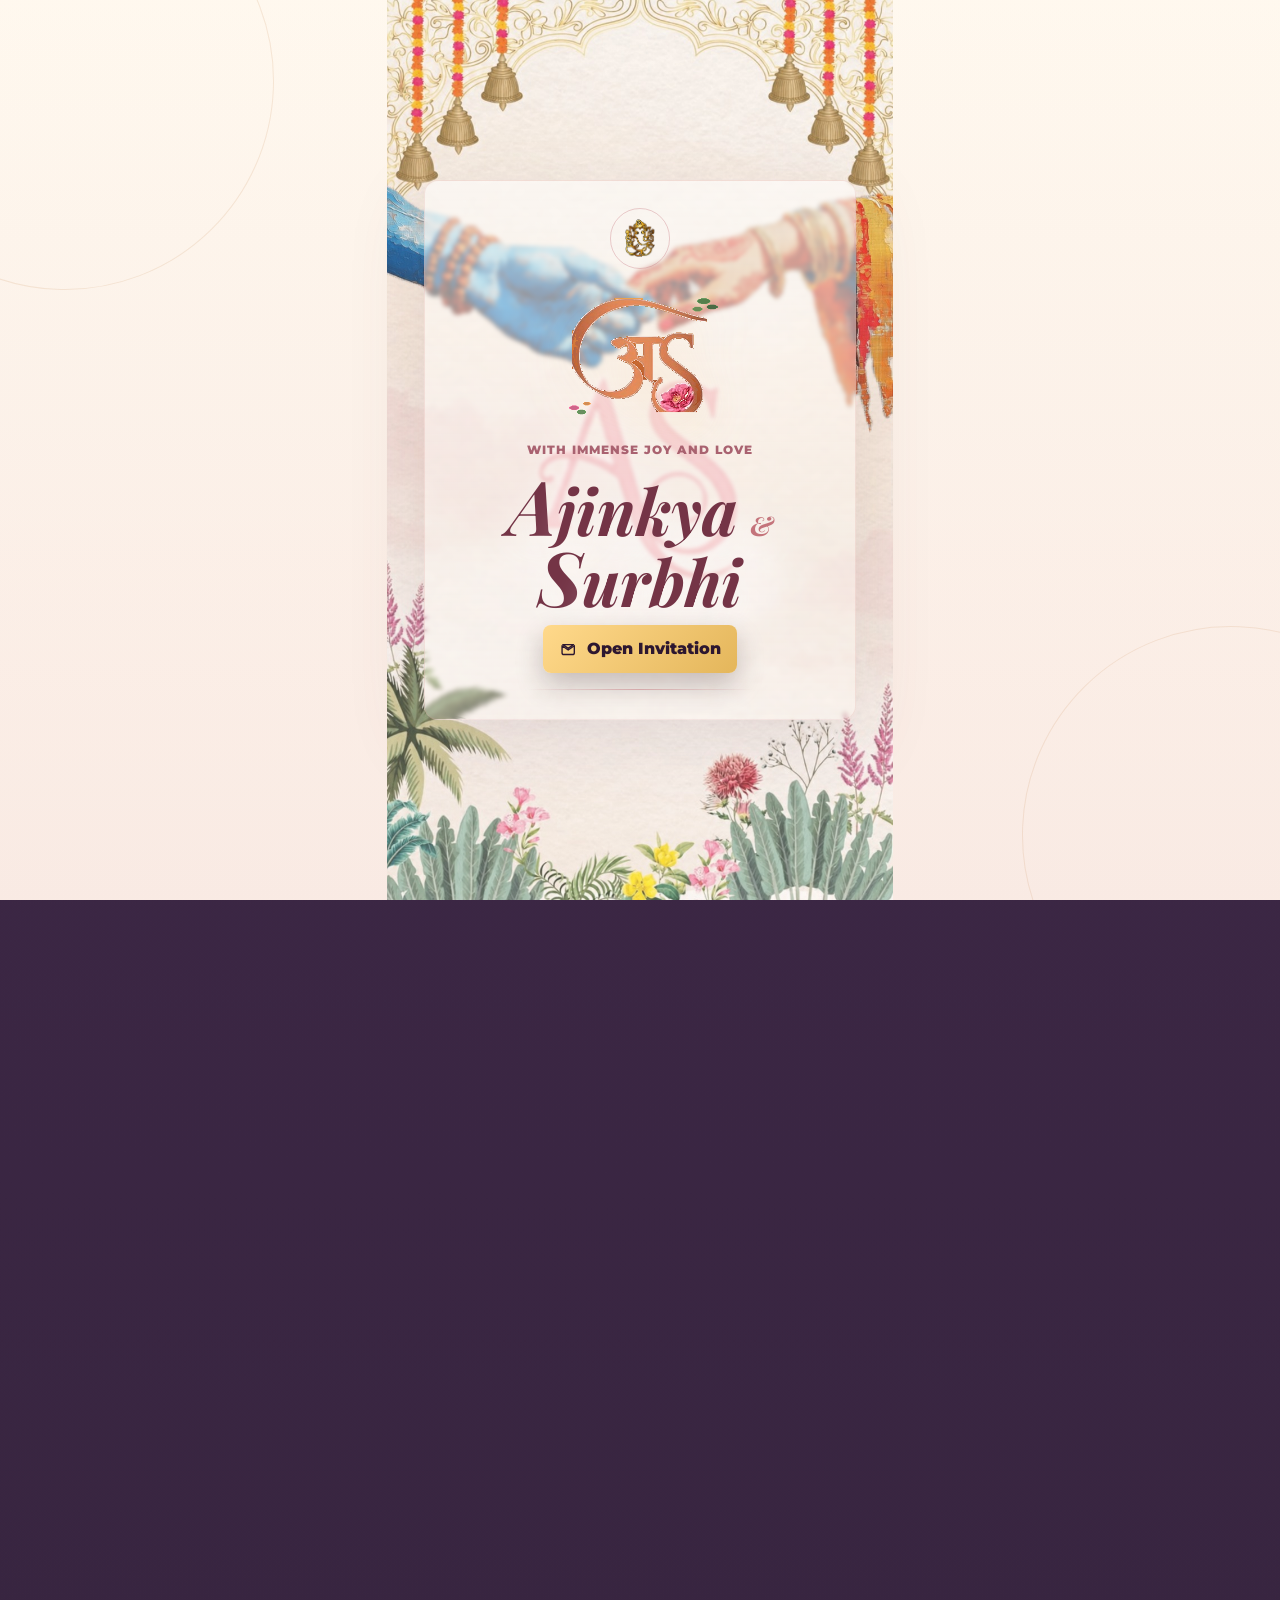
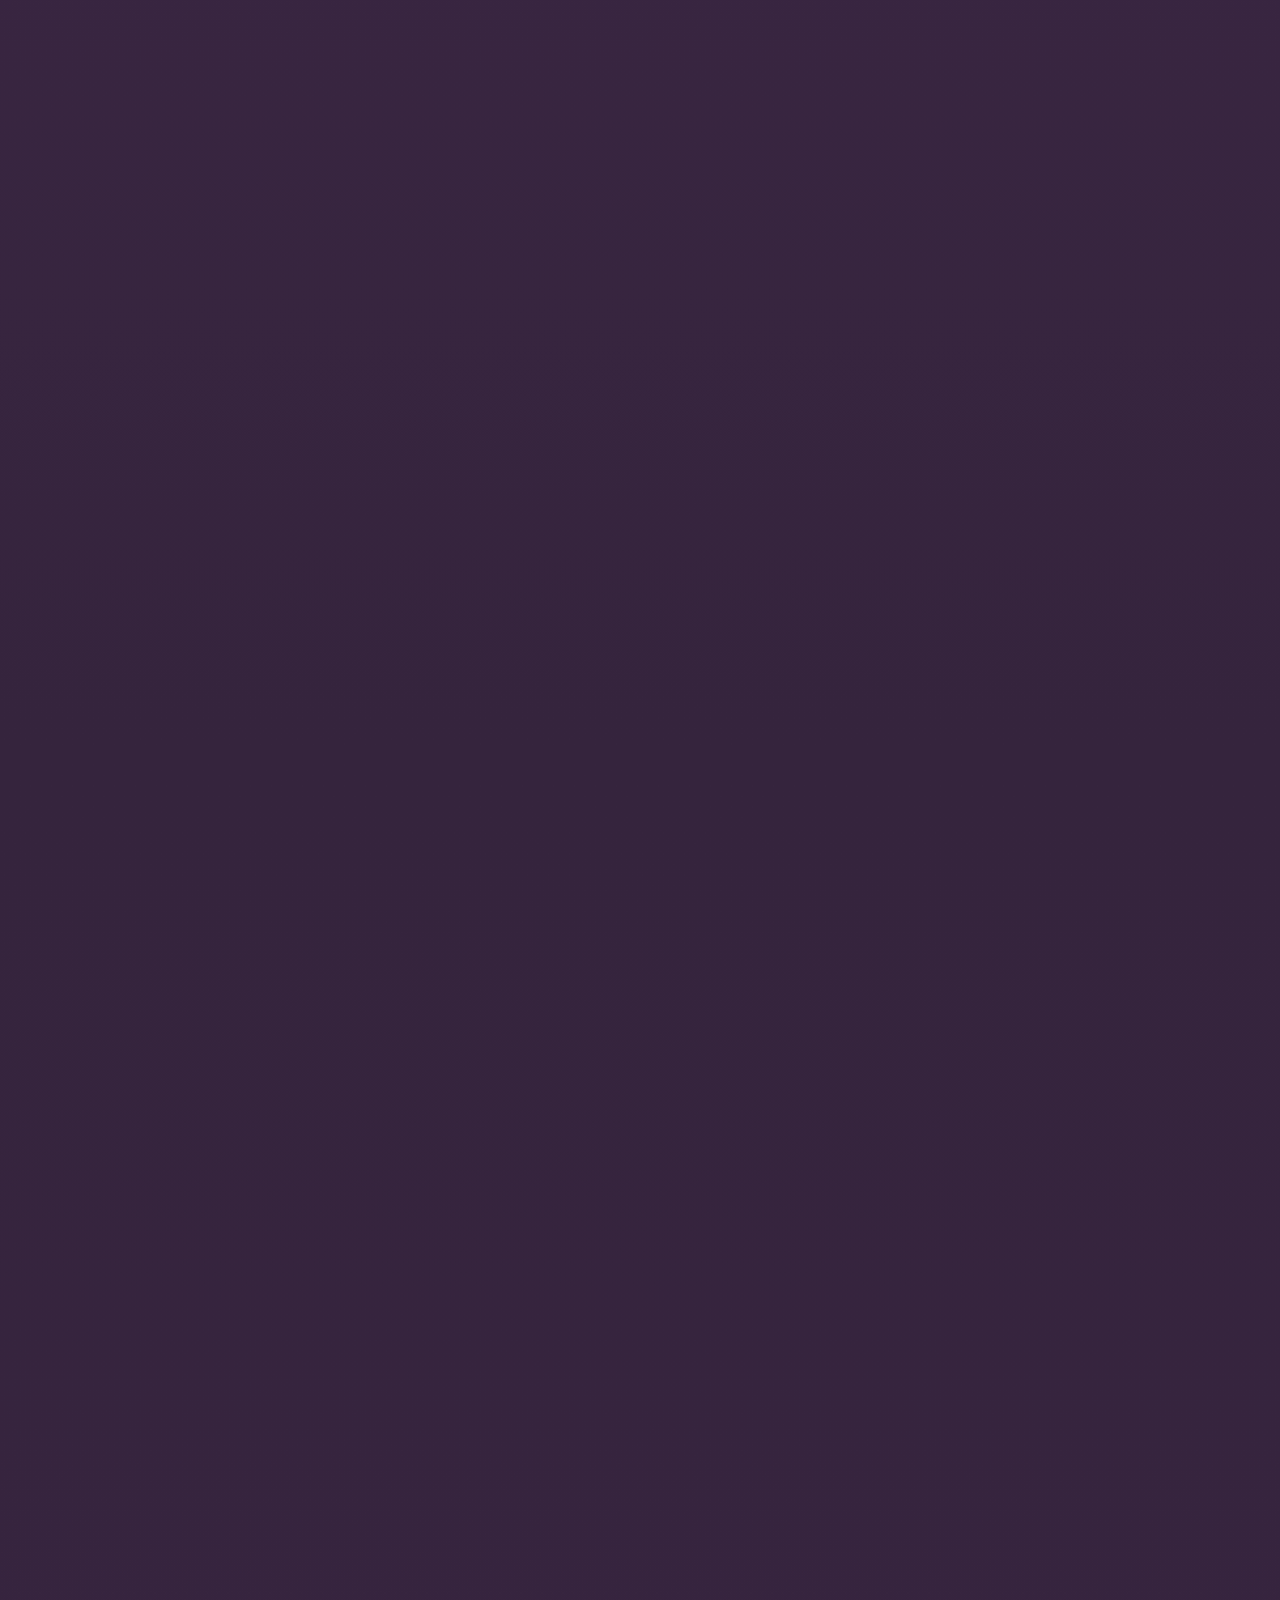
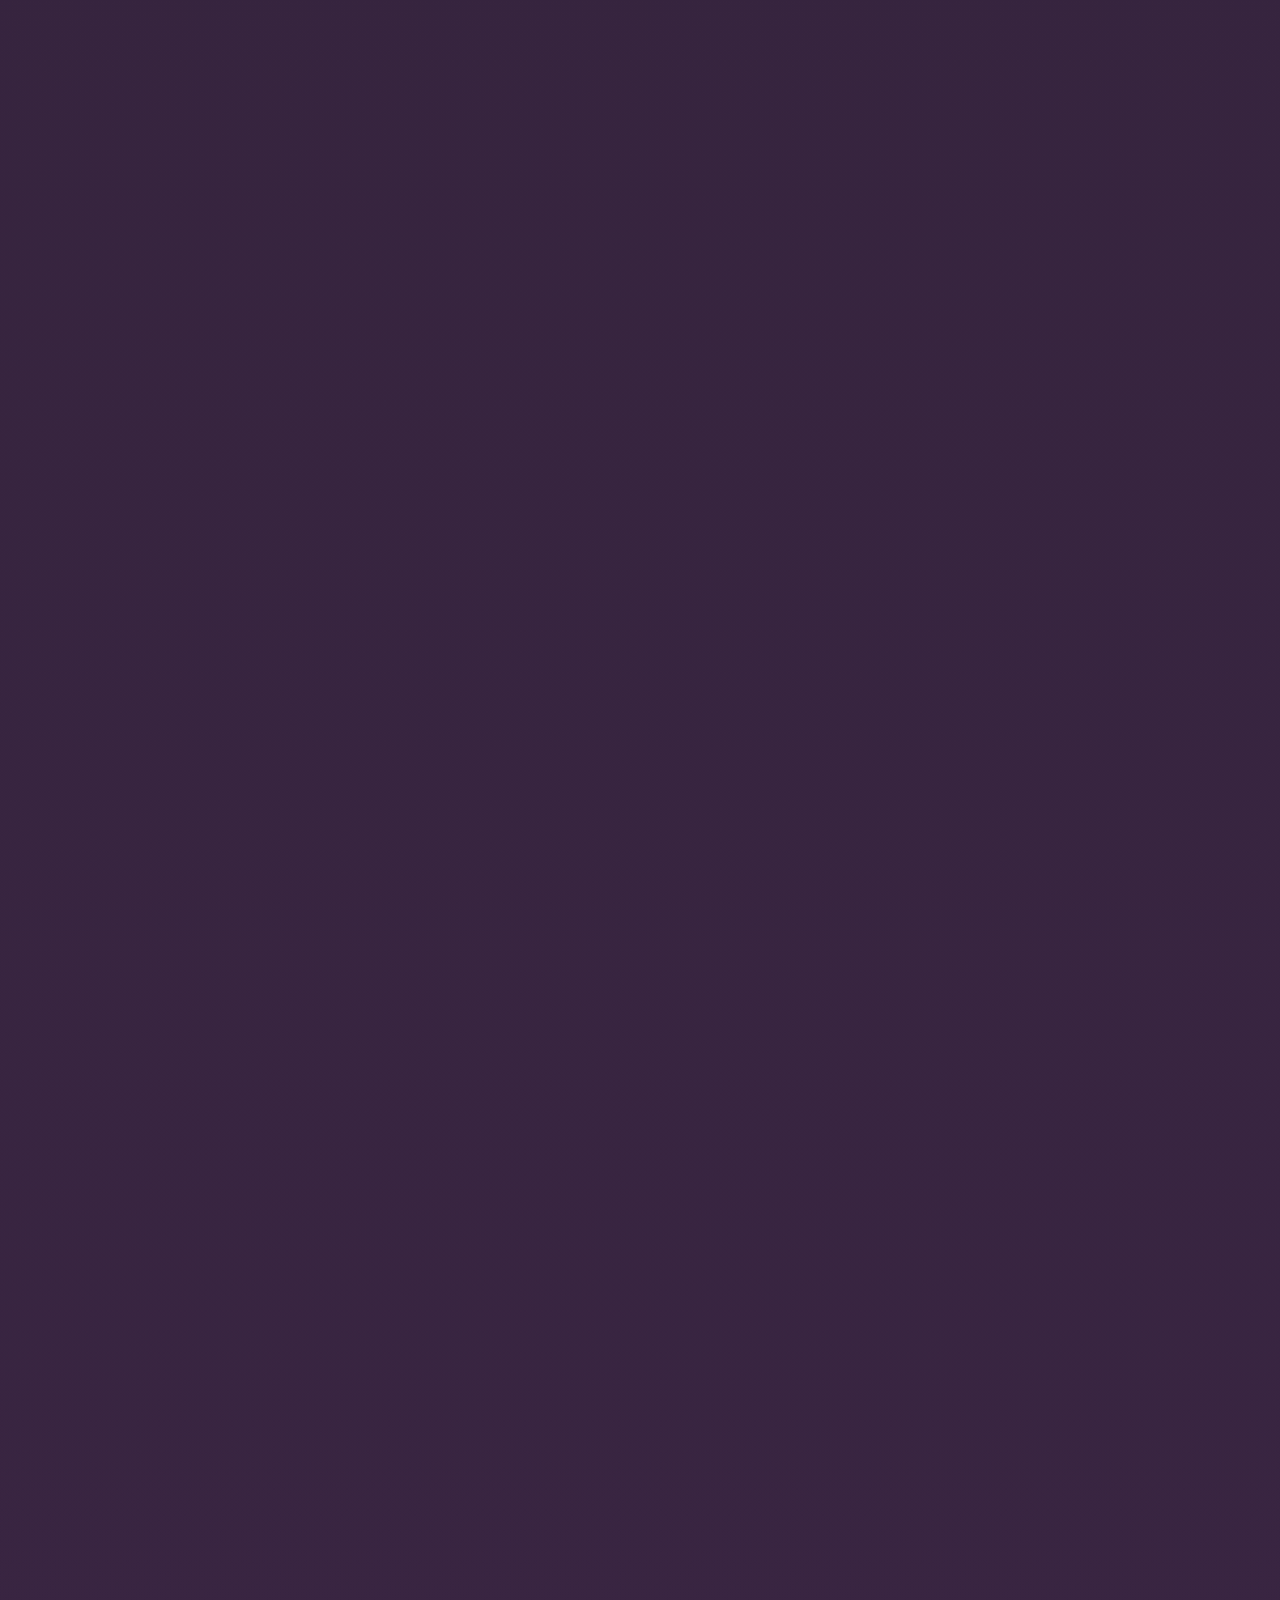
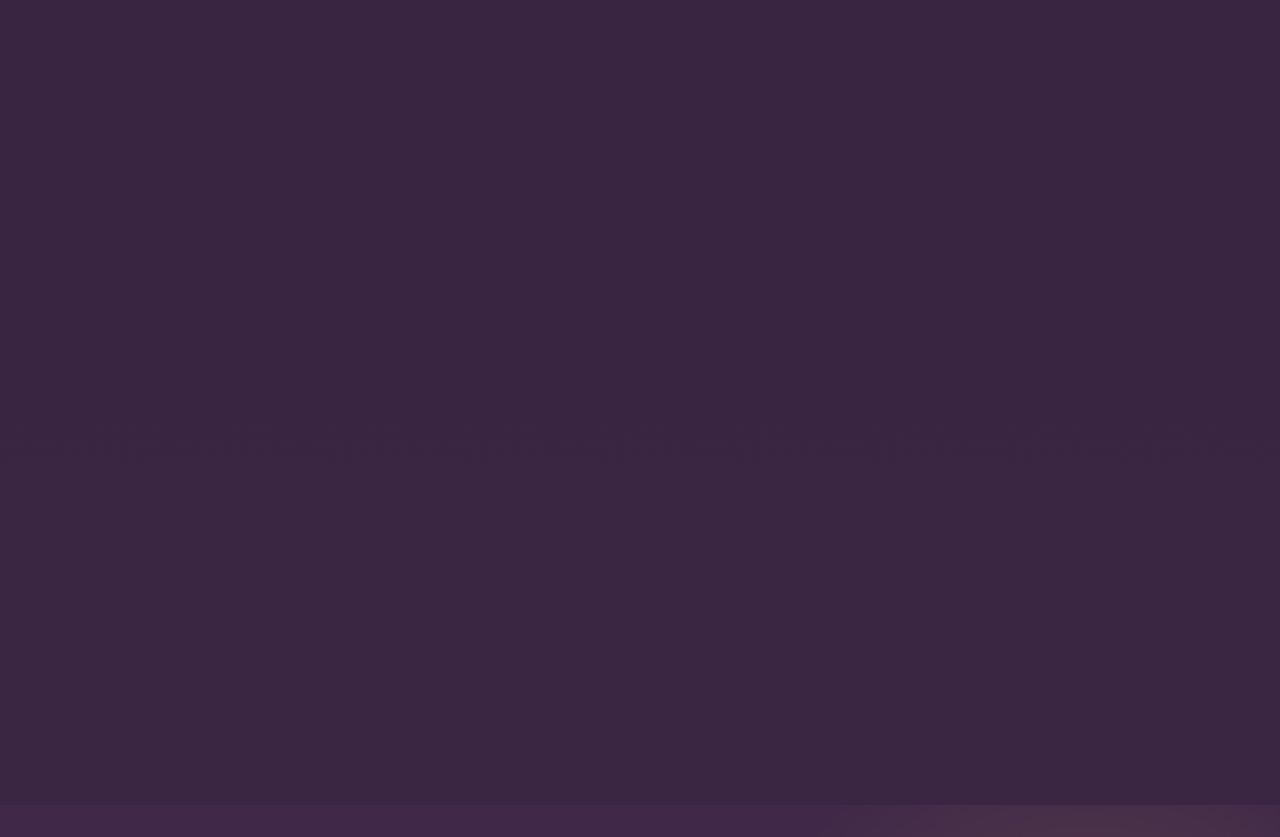
==== commit 46da74d5: "Polish Marathi copy and transparent branding" ====
--- a/index.html
+++ b/index.html
@@ -68,7 +68,7 @@
         <div class="hero-copy">
           <p class="kicker">
             <span data-en>From two different paths to one shared story</span>
-            <span data-mr>दोन वेगळ्या वाटांवरून एका सुंदर कथेकडे</span>
+            <span data-mr>दोन वेगळ्या वाटा, एक सुंदर कथा</span>
           </p>
           <h2 class="couple-name">
             <span data-en>Ajinkya & Surbhi</span>
@@ -76,7 +76,7 @@
           </h2>
           <p>
             <span data-en>Two families, two joyful days, and one beautiful beginning. We would love to celebrate with you.</span>
-            <span data-mr>दोन कुटुंबे, दोन आनंदाचे दिवस, आणि एका सुंदर प्रवासाची सुरुवात. आपल्या उपस्थितीने हा सोहळा अधिक मंगलमय करावा.</span>
+            <span data-mr>दोन कुटुंबे, दोन आनंदाचे दिवस आणि एका सुंदर प्रवासाची सुरुवात. आपल्या उपस्थितीने हा सोहळा अधिक मंगलमय होईल.</span>
           </p>
         </div>
       </section>
@@ -131,7 +131,7 @@
             <div class="event-image" aria-hidden="true"></div>
             <div class="event-meta">
               <span class="meta-icon calendar-icon"></span>
-              <p class="event-date">18 June 2026</p>
+              <p class="event-date"><span data-en>18 June 2026</span><span data-mr>१८ जून २०२६</span></p>
             </div>
             <h3>
               <span data-en>Haldi Samarambh</span>
@@ -139,14 +139,14 @@
             </h3>
             <p class="event-subtitle">
               <span data-en>Phoolon ki Haldi</span>
-              <span data-mr>फुलों की हळद</span>
-            </p>
-            <div class="event-meta"><span class="meta-icon time-icon"></span><strong>5:00 PM - 10:00 PM</strong></div>
-            <div class="event-meta"><span class="meta-icon location-icon"></span><p>Solitaire Banquet Hall, First Floor</p></div>
-            <div class="event-meta"><span class="meta-icon attire-icon"></span><p>Attire: A Riot of Yellow & Bright Hues</p></div>
+              <span data-mr>फुलांची हळद</span>
+            </p>
+            <div class="event-meta"><span class="meta-icon time-icon"></span><strong><span data-en>5:00 PM - 10:00 PM</span><span data-mr>सायंकाळी ५:०० ते रात्री १०:००</span></strong></div>
+            <div class="event-meta"><span class="meta-icon location-icon"></span><p><span data-en>Solitaire Banquet Hall, First Floor</span><span data-mr>सॉलिटेअर बँक्वेट हॉल, पहिला मजला</span></p></div>
+            <div class="event-meta"><span class="meta-icon attire-icon"></span><p><span data-en>Attire: A Riot of Yellow & Bright Hues</span><span data-mr>पेहराव: पिवळ्या आणि उजळ रंगांचा</span></p></div>
             <p class="event-note">
               <span data-en>A splash of sunshine, flowers, turmeric, laughter and blessings. Come dressed in yellow and bright hues as we begin the celebrations.</span>
-              <span data-mr>हळदीच्या सोनेरी रंगात फुले, हास्य आणि आशीर्वादांचा आनंदी सोहळा. पिवळ्या आणि उजळ रंगांत येऊन हा आनंद साजरा करा.</span>
+              <span data-mr>हळदीच्या सोनेरी रंगात फुले, हास्य आणि आशीर्वादांनी भरलेला आनंदी सोहळा. पिवळ्या किंवा उजळ रंगांच्या पेहरावात येऊन हा आनंद साजरा करा.</span>
             </p>
           </article>
 
@@ -154,17 +154,17 @@
             <div class="event-image" aria-hidden="true"></div>
             <div class="event-meta">
               <span class="meta-icon calendar-icon"></span>
-              <p class="event-date">19 June 2026</p>
+              <p class="event-date"><span data-en>19 June 2026</span><span data-mr>१९ जून २०२६</span></p>
             </div>
             <h3>
               <span data-en>Wedding Muhurat</span>
               <span data-mr>विवाह मुहूर्त</span>
             </h3>
-            <div class="event-meta"><span class="meta-icon time-icon"></span><strong>12:40 PM</strong></div>
-            <div class="event-meta"><span class="meta-icon location-icon"></span><p>Emerald 1, Ground Floor</p></div>
+            <div class="event-meta"><span class="meta-icon time-icon"></span><strong><span data-en>12:40 PM</span><span data-mr>दुपारी १२:४०</span></strong></div>
+            <div class="event-meta"><span class="meta-icon location-icon"></span><p><span data-en>Emerald 1, Ground Floor</span><span data-mr>एमराल्ड १, तळमजला</span></p></div>
             <p class="event-note">
               <span data-en>At this divine muhurat, two hearts unite in love and commitment. Be with us as our families bless this beautiful beginning.</span>
-              <span data-mr>या शुभ मुहूर्तावर दोन मने प्रेमाच्या सुंदर बंधात एकत्र येतात. कुटुंबांच्या आशीर्वादांसह या नव्या सुरुवातीचे साक्षीदार व्हा.</span>
+              <span data-mr>या शुभ मुहूर्तावर दोन मने प्रेमाच्या सुंदर बंधात एकत्र येतात. आपल्या आशीर्वादांसह या नव्या सुरुवातीचे साक्षीदार व्हा.</span>
             </p>
           </article>
 
@@ -176,17 +176,17 @@
             </div>
             <div class="event-meta">
               <span class="meta-icon calendar-icon"></span>
-              <p class="event-date">19 June 2026</p>
+              <p class="event-date"><span data-en>19 June 2026</span><span data-mr>१९ जून २०२६</span></p>
             </div>
             <h3>
               <span data-en>Lunch</span>
               <span data-mr>स्नेहभोजन</span>
             </h3>
-            <div class="event-meta"><span class="meta-icon time-icon"></span><strong>1:00 PM - 3:30 PM</strong></div>
-            <div class="event-meta"><span class="meta-icon location-icon"></span><p>Emerald 2, First Floor</p></div>
+            <div class="event-meta"><span class="meta-icon time-icon"></span><strong><span data-en>1:00 PM - 3:30 PM</span><span data-mr>दुपारी १:०० ते ३:३०</span></strong></div>
+            <div class="event-meta"><span class="meta-icon location-icon"></span><p><span data-en>Emerald 2, First Floor</span><span data-mr>एमराल्ड २, पहिला मजला</span></p></div>
             <p class="event-note">
               <span data-en>Join us for a warm lunch after the wedding rituals. Share a meal, a smile and the joy of the day with us.</span>
-              <span data-mr>विवाह विधीनंतर स्नेहभोजनासाठी अवश्य या. आपल्या सोबतचा हा आनंदाचा क्षण अधिक सुंदर होईल.</span>
+              <span data-mr>विवाह विधीनंतर स्नेहभोजनासाठी अवश्य या. आपल्या उपस्थितीने हा आनंदाचा क्षण अधिक सुंदर होईल.</span>
             </p>
           </article>
 
@@ -194,14 +194,14 @@
             <div class="event-image" aria-hidden="true"></div>
             <div class="event-meta">
               <span class="meta-icon calendar-icon"></span>
-              <p class="event-date">19 June 2026</p>
+              <p class="event-date"><span data-en>19 June 2026</span><span data-mr>१९ जून २०२६</span></p>
             </div>
             <h3>
               <span data-en>Reception</span>
               <span data-mr>स्वागत समारंभ</span>
             </h3>
-            <div class="event-meta"><span class="meta-icon time-icon"></span><strong>1:30 PM - 3:30 PM</strong></div>
-            <div class="event-meta"><span class="meta-icon location-icon"></span><p>Emerald 1, Ground Floor</p></div>
+            <div class="event-meta"><span class="meta-icon time-icon"></span><strong><span data-en>1:30 PM - 3:30 PM</span><span data-mr>दुपारी १:३० ते ३:३०</span></strong></div>
+            <div class="event-meta"><span class="meta-icon location-icon"></span><p><span data-en>Emerald 1, Ground Floor</span><span data-mr>एमराल्ड १, तळमजला</span></p></div>
             <p class="event-note">
               <span data-en>A warm reception celebrating our new journey together. Come bless us, meet the families and share our first afternoon as newlyweds.</span>
               <span data-mr>नव्या प्रवासाच्या आनंदासाठी आपले मनःपूर्वक स्वागत. आपली उपस्थिती आणि आशीर्वाद हा दिवस अधिक खास करतील.</span>
@@ -217,7 +217,7 @@
             <span data-mr>स्थळाचा नकाशा</span>
           </p>
           <h2>GCC Hotel & Club</h2>
-          <p>Solitaire Banquet Hall & Emerald Hall, Mira Road East, Thane</p>
+          <p><span data-en>Solitaire Banquet Hall &amp; Emerald Hall, Mira Road East, Thane</span><span data-mr>सॉलिटेअर बँक्वेट हॉल आणि एमराल्ड हॉल, मिरा रोड पूर्व, ठाणे</span></p>
         </div>
 
         <div class="interactive-map" id="venueMap">
@@ -240,9 +240,9 @@
           </button>
           <div class="map-popover" id="mapPopover">
             <strong>GCC Hotel & Club</strong>
-            <span>Emerald 1: Wedding + Reception</span>
-            <span>Emerald 2: Lunch</span>
-            <span>Solitaire Banquet Hall: Haldi</span>
+            <span><span data-en>Emerald 1: Wedding + Reception</span><span data-mr>एमराल्ड १: विवाह आणि स्वागत समारंभ</span></span>
+            <span><span data-en>Emerald 2: Lunch</span><span data-mr>एमराल्ड २: स्नेहभोजन</span></span>
+            <span><span data-en>Solitaire Banquet Hall: Haldi</span><span data-mr>सॉलिटेअर बँक्वेट हॉल: हळदी समारंभ</span></span>
           </div>
         </div>
 
@@ -298,7 +298,7 @@
         </div>
         <p class="gift-line">
           <span data-en>Your presence and blessings are the sweetest gift. Come celebrate with us.</span>
-          <span data-mr>आपली उपस्थिती आणि आशीर्वाद हाच आमचा आहेर. सोहळ्यात मनापासून सहभागी व्हा.</span>
+          <span data-mr>आपली उपस्थिती आणि आशीर्वाद हेच आमच्यासाठी सर्वात मोठे आहेर. सोहळ्यात मनापासून सहभागी व्हा.</span>
         </p>
       </section>
 
@@ -316,21 +316,19 @@
         </h2>
         <p>
           <span data-en>Your presence in our lives means the world to us. We are deeply grateful for your love, support, and blessings as we begin this beautiful journey together.</span>
-          <span data-mr>आपले प्रेम, साथ आणि आशीर्वाद आमच्यासाठी अमूल्य आहेत. या सुंदर प्रवासाच्या सुरुवातीला आपण सोबत आहात, यासाठी मनःपूर्वक धन्यवाद.</span>
+          <span data-mr>आपले प्रेम, साथ आणि आशीर्वाद आमच्यासाठी अमूल्य आहेत. या सुंदर प्रवासाच्या सुरुवातीला आपण आमच्यासोबत आहात, यासाठी मनःपूर्वक धन्यवाद.</span>
         </p>
         <div class="thank-you-icons" aria-hidden="true"><span>☆</span><span>♡</span><span>☆</span></div>
         <p class="signature">
           <span data-en>With all our love</span>
-          <span data-mr>आपल्या प्रेमाने</span>
+          <span data-mr>आपल्या प्रेमासह</span>
         </p>
         <div class="signature-logo" aria-hidden="true"><img src="assets/as-logo-clean.png" alt="" /></div>
         <p class="forever">
           <span data-en>Forever & Always</span>
-          <span data-mr>सदैव आणि कायम</span>
+          <span data-mr>सदैव सोबत</span>
         </p>
       </section>
     </main>
 
-    <script src="app.js"></script>
-  </body>
-</html>
+    <script src="app.
--- a/styles.css
+++ b/styles.css
@@ -1,8 +1,8 @@
 :root {
-  --night: #220b12;
-  --plum-night: #160e1b;
+  --night: #2d1730;
+  --plum-night: #28172d;
   --card-night: #0d0a0f;
-  --night-soft: #35111c;
+  --night-soft: #442044;
   --maroon: #7d1834;
   --pink: #d83178;
   --haldi: #f1bd35;
@@ -41,9 +41,9 @@
   margin: 0;
   color: var(--ivory);
   background:
-    radial-gradient(circle at 13% 8%, rgba(125, 24, 52, 0.24), transparent 22rem),
-    radial-gradient(circle at 85% 5%, rgba(228, 182, 91, 0.12), transparent 24rem),
-    linear-gradient(180deg, #160e1b, #0d0a0f 42%, #160e1b 100%);
+    radial-gradient(circle at 13% 8%, rgba(190, 102, 143, 0.22), transparent 22rem),
+    radial-gradient(circle at 85% 5%, rgba(228, 182, 91, 0.18), transparent 24rem),
+    linear-gradient(180deg, #3f2848, #35243d 42%, #3a2543 100%);
   overflow-x: hidden;
 }
 
@@ -69,6 +69,11 @@
 [data-lang="mr"] [data-en],
 [data-lang="en"] [data-mr] {
   display: none;
+}
+
+[data-mr] {
+  font-family: "Noto Serif Devanagari", "Kohinoor Devanagari", "Nirmala UI", serif;
+  letter-spacing: 0;
 }
 
 .invite-shell {
@@ -449,8 +454,9 @@
   gap: 2rem;
   padding-top: 2rem;
   background:
-    radial-gradient(circle at 82% 12%, rgba(125, 24, 52, 0.22), transparent 20rem),
-    linear-gradient(180deg, #160e1b 0%, #0d0a0f 100%);
+    radial-gradient(circle at 82% 12%, rgba(216, 123, 153, 0.22), transparent 20rem),
+    radial-gradient(circle at 8% 16%, rgba(228, 182, 91, 0.14), transparent 19rem),
+    linear-gradient(180deg, #42294b 0%, #34243c 100%);
 }
 
 .hero-art {
@@ -874,12 +880,20 @@
   line-height: 1.8;
 }
 
+.hero-copy p:not(.kicker) {
+  color: #dec0a0;
+  font-size: clamp(1.18rem, 3.6vw, 1.5rem);
+  line-height: 1.7;
+}
+
 .scratch-section {
   display: grid;
   place-items: center;
   background:
-    linear-gradient(135deg, rgba(13, 10, 15, 0.98), rgba(22, 14, 27, 0.96)),
-    repeating-linear-gradient(90deg, transparent, transparent 18px, rgba(255, 255, 255, 0.08) 20px);
+    radial-gradient(circle at 15% 12%, rgba(228, 182, 91, 0.15), transparent 18rem),
+    radial-gradient(circle at 85% 8%, rgba(216, 123, 153, 0.18), transparent 18rem),
+    linear-gradient(135deg, rgba(67, 42, 75, 0.98), rgba(53, 37, 62, 0.96)),
+    repeating-linear-gradient(90deg, transparent, transparent 18px, rgba(255, 255, 255, 0.07) 20px);
 }
 
 .scratch-card {
@@ -895,7 +909,7 @@
   color: var(--ivory);
   border: 1px solid rgba(255, 217, 139, 0.28);
   border-radius: 10px;
-  background: rgba(15, 5, 9, 0.48);
+  background: rgba(76, 48, 82, 0.58);
   overflow: hidden;
 }
 
@@ -991,8 +1005,9 @@
 
 .events {
   background:
-    radial-gradient(circle at 12% 0%, rgba(228, 182, 91, 0.12), transparent 18rem),
-    linear-gradient(180deg, #160e1b, #0d0a0f);
+    radial-gradient(circle at 12% 0%, rgba(228, 182, 91, 0.16), transparent 18rem),
+    radial-gradient(circle at 86% 10%, rgba(216, 123, 153, 0.18), transparent 20rem),
+    linear-gradient(180deg, #3b2644, #34243d);
 }
 
 .events .section-heading .kicker {
@@ -1176,7 +1191,8 @@
 }
 
 .event-note {
-  margin-top: 1.85rem;
+  margin-top: auto;
+  padding-top: 1.45rem;
   max-width: 21rem;
 }
 
@@ -1463,7 +1479,9 @@
 
 .map-section {
   background:
-    linear-gradient(180deg, #0d0a0f, #160e1b);
+    radial-gradient(circle at 82% 8%, rgba(216, 123, 153, 0.2), transparent 21rem),
+    radial-gradient(circle at 12% 0%, rgba(228, 182, 91, 0.14), transparent 18rem),
+    linear-gradient(180deg, #34243d, #42294b);
 }
 
 .interactive-map {
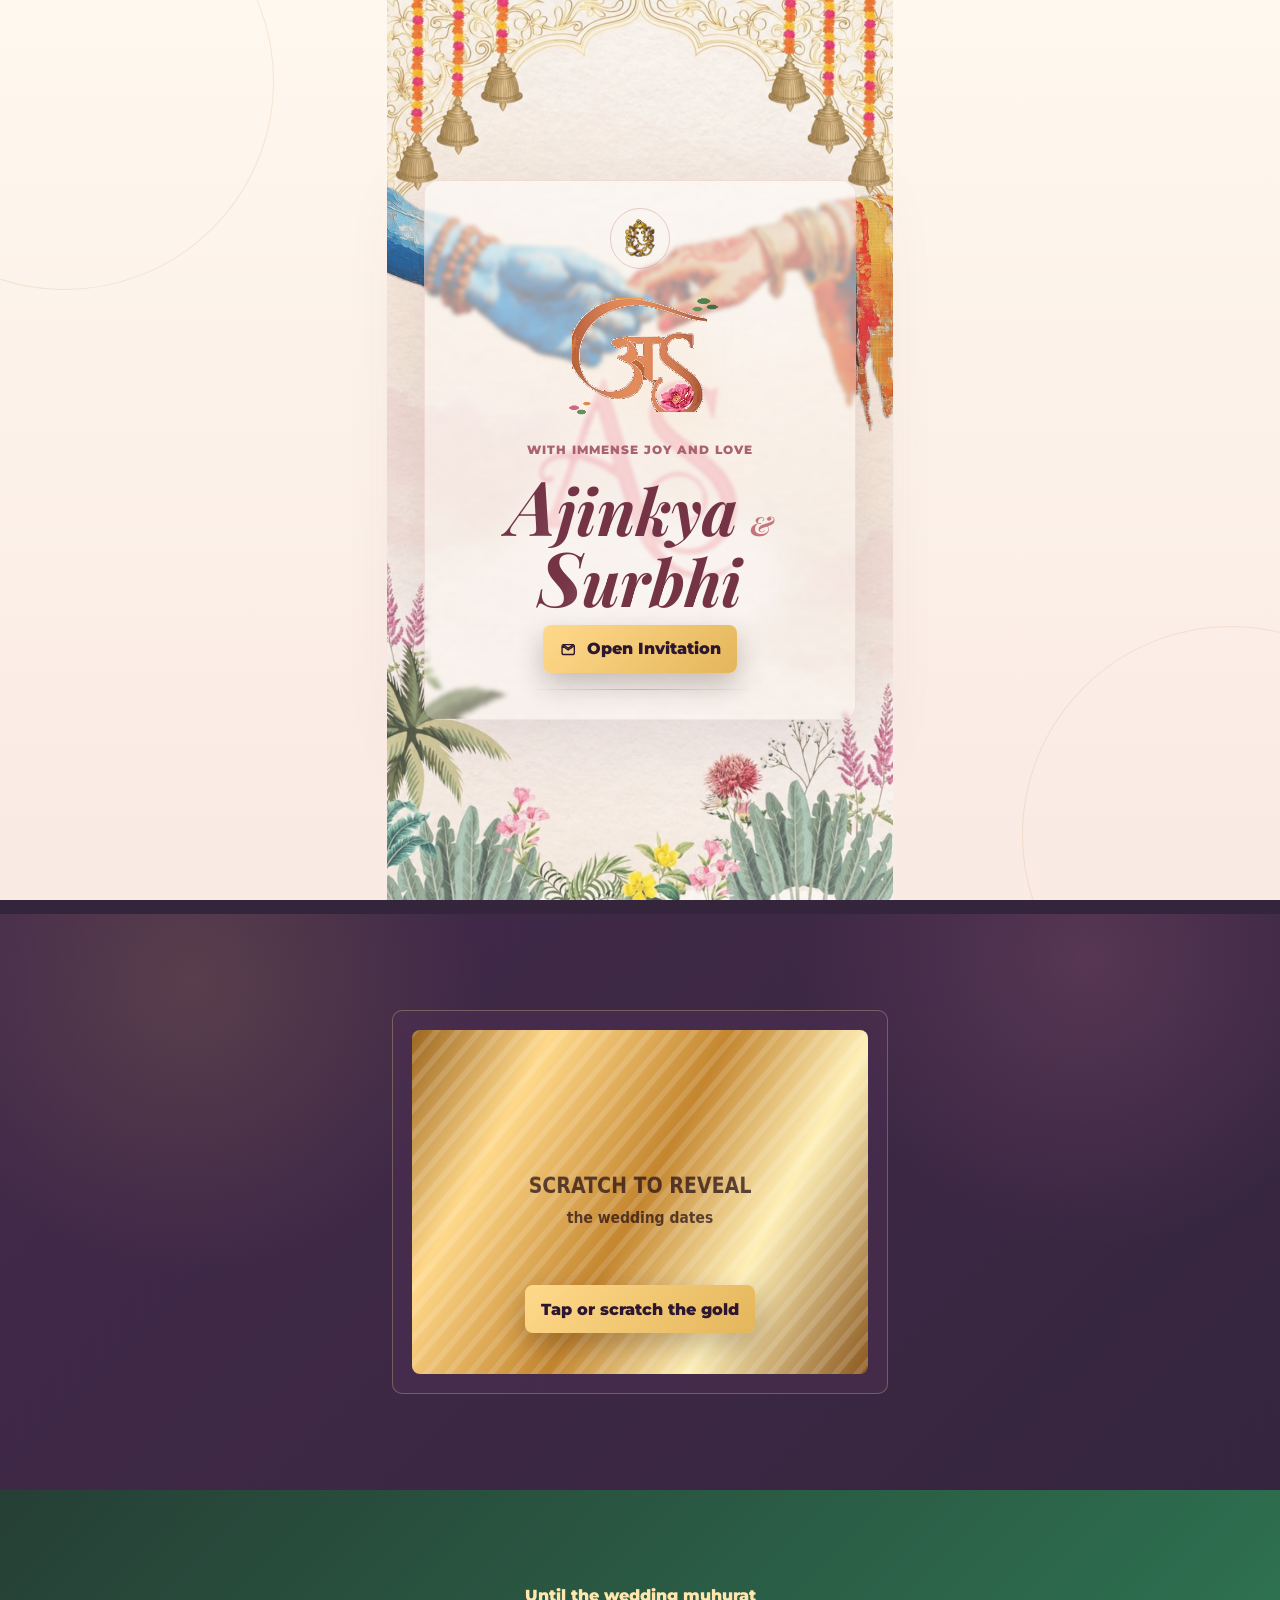
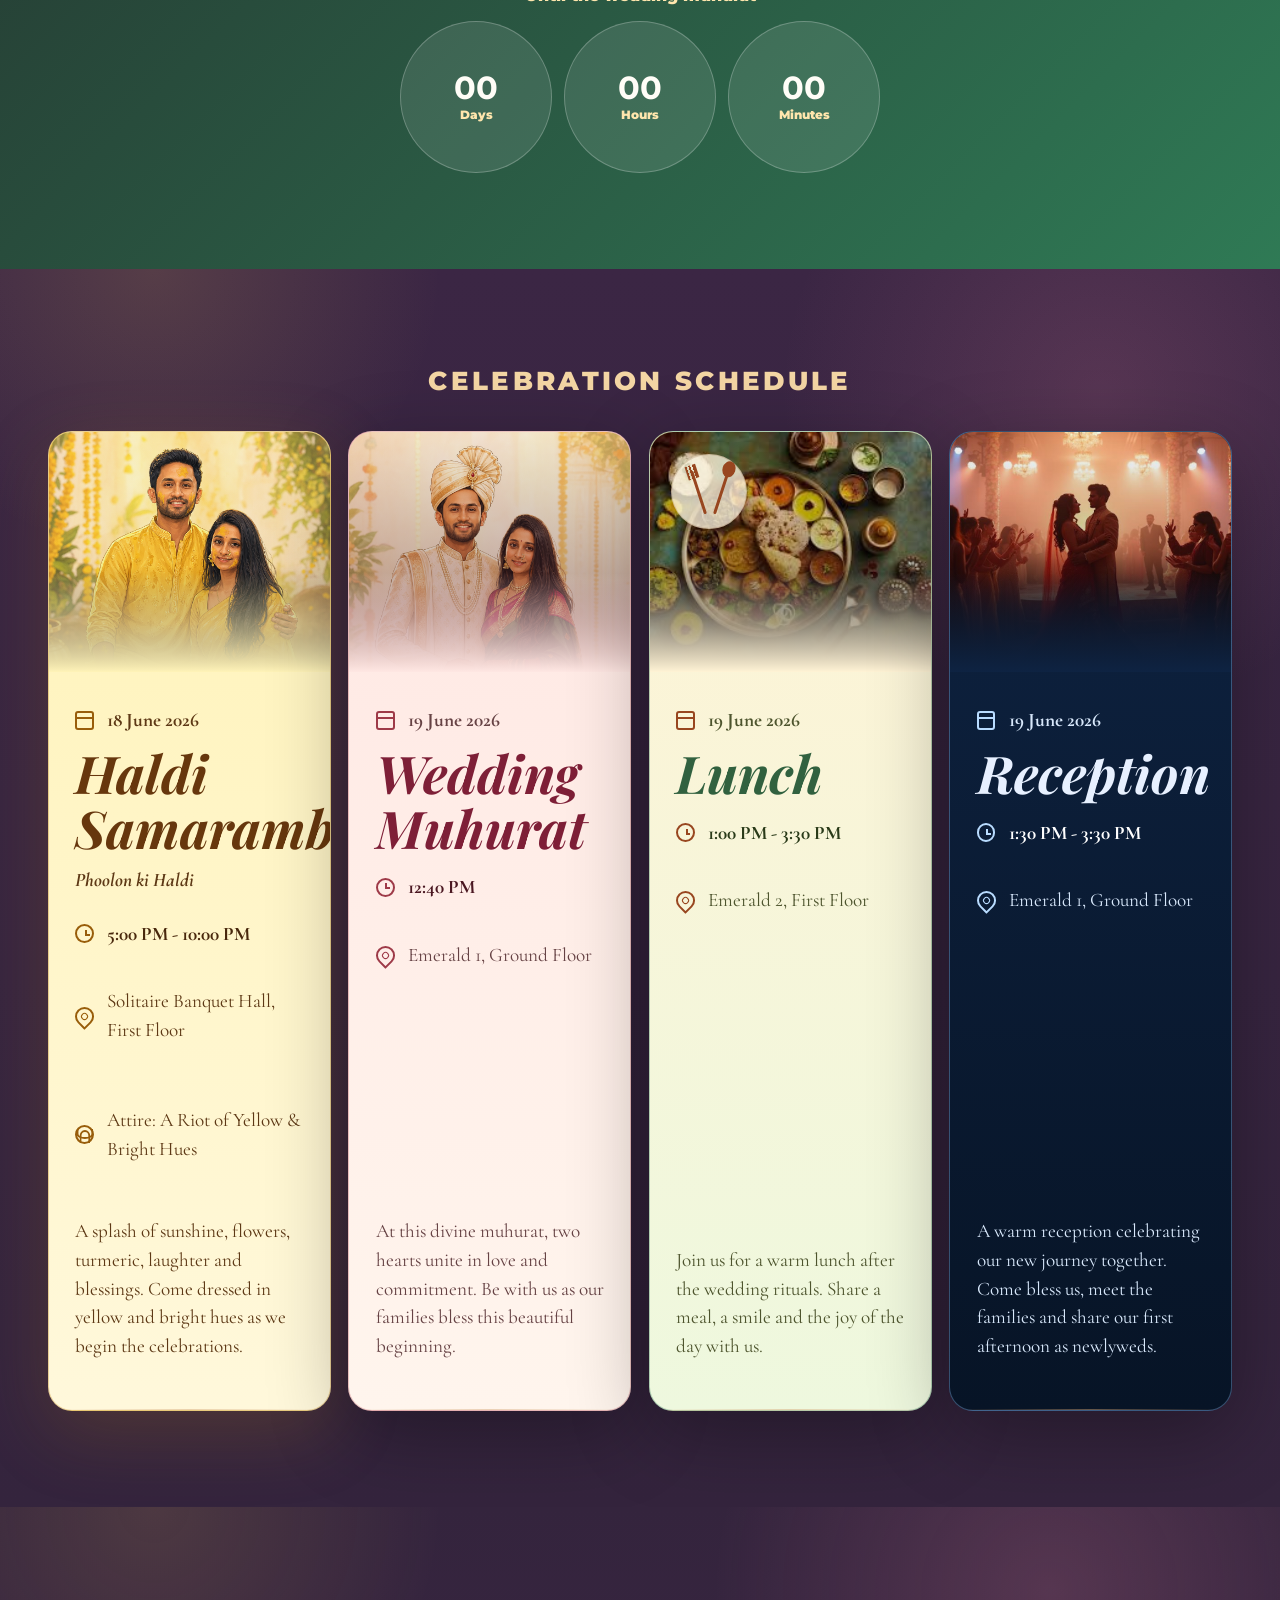
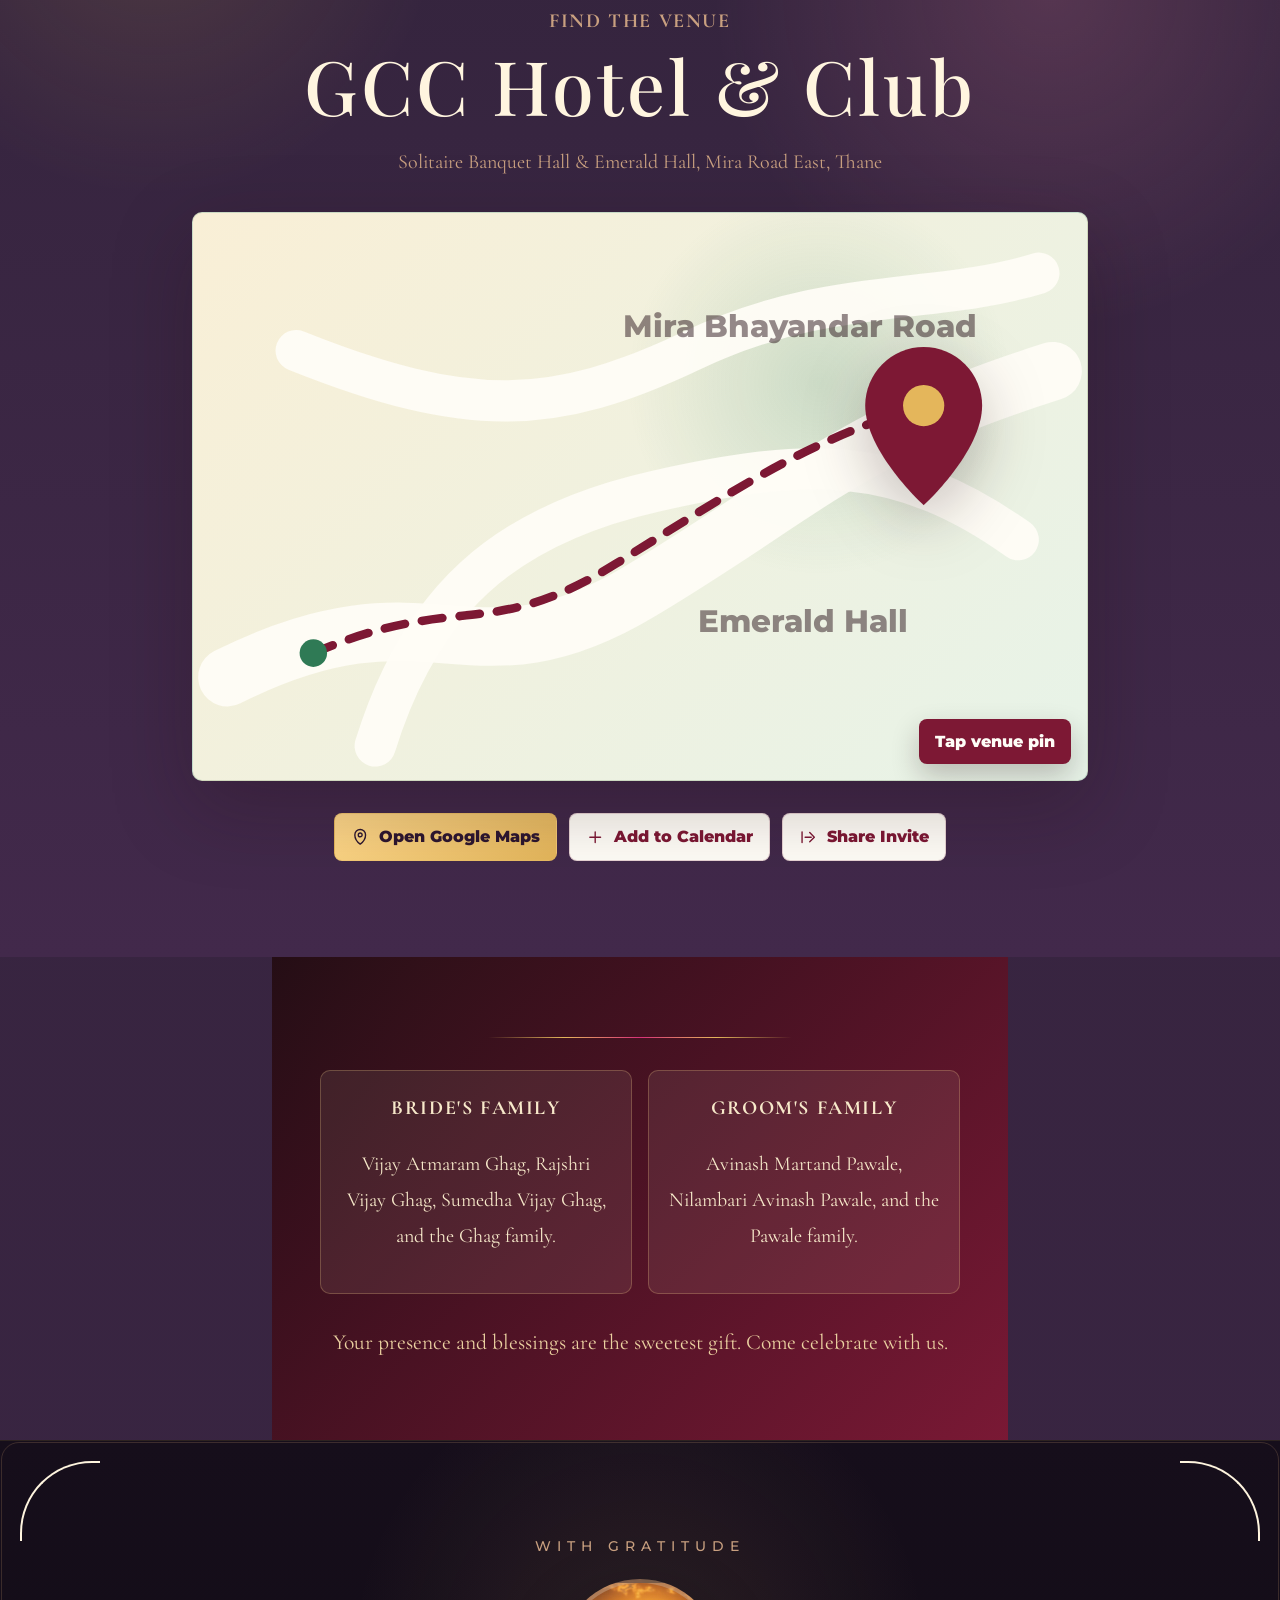
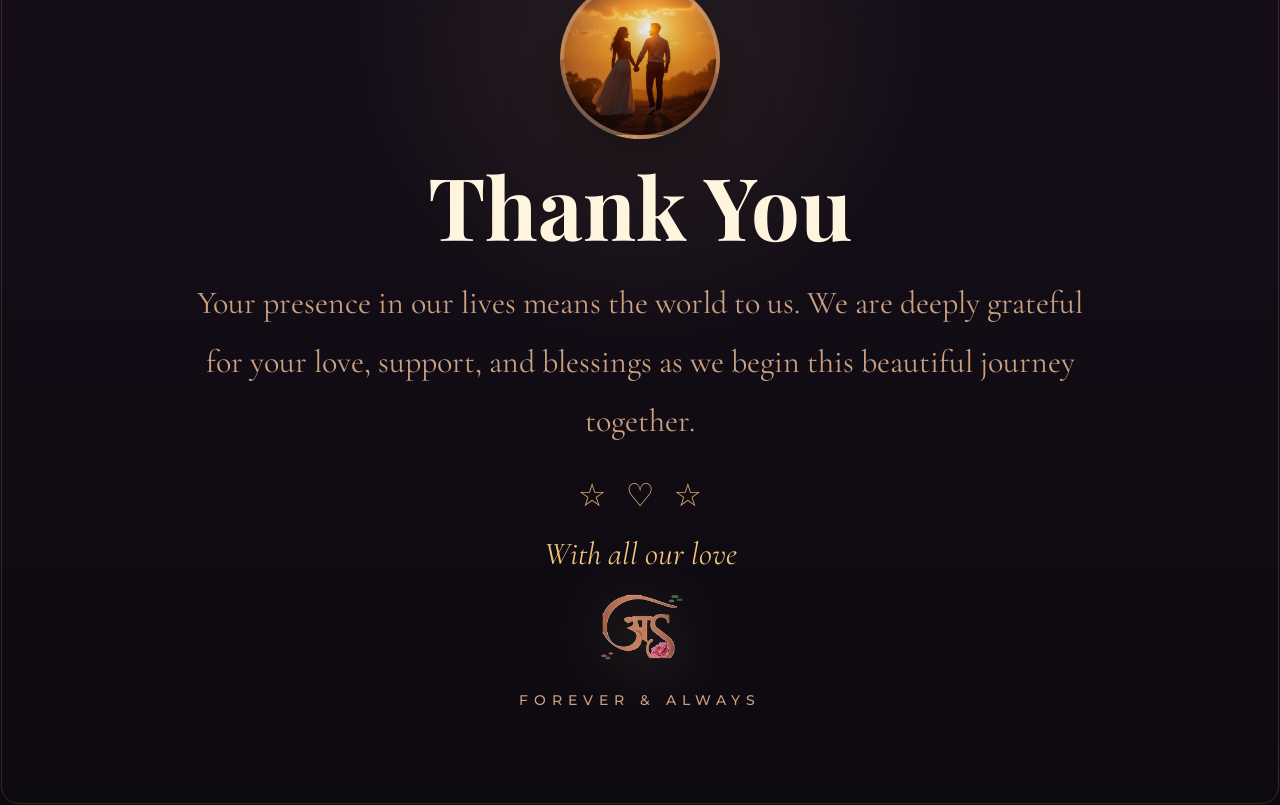
==== commit 2a999aeb: "Restore invite page endings" ====
--- a/index.html
+++ b/index.html
@@ -331,4 +331,6 @@
       </section>
     </main>
 
-    <script src="app.+    <script src="app.js"></script>
+  </body>
+</html>
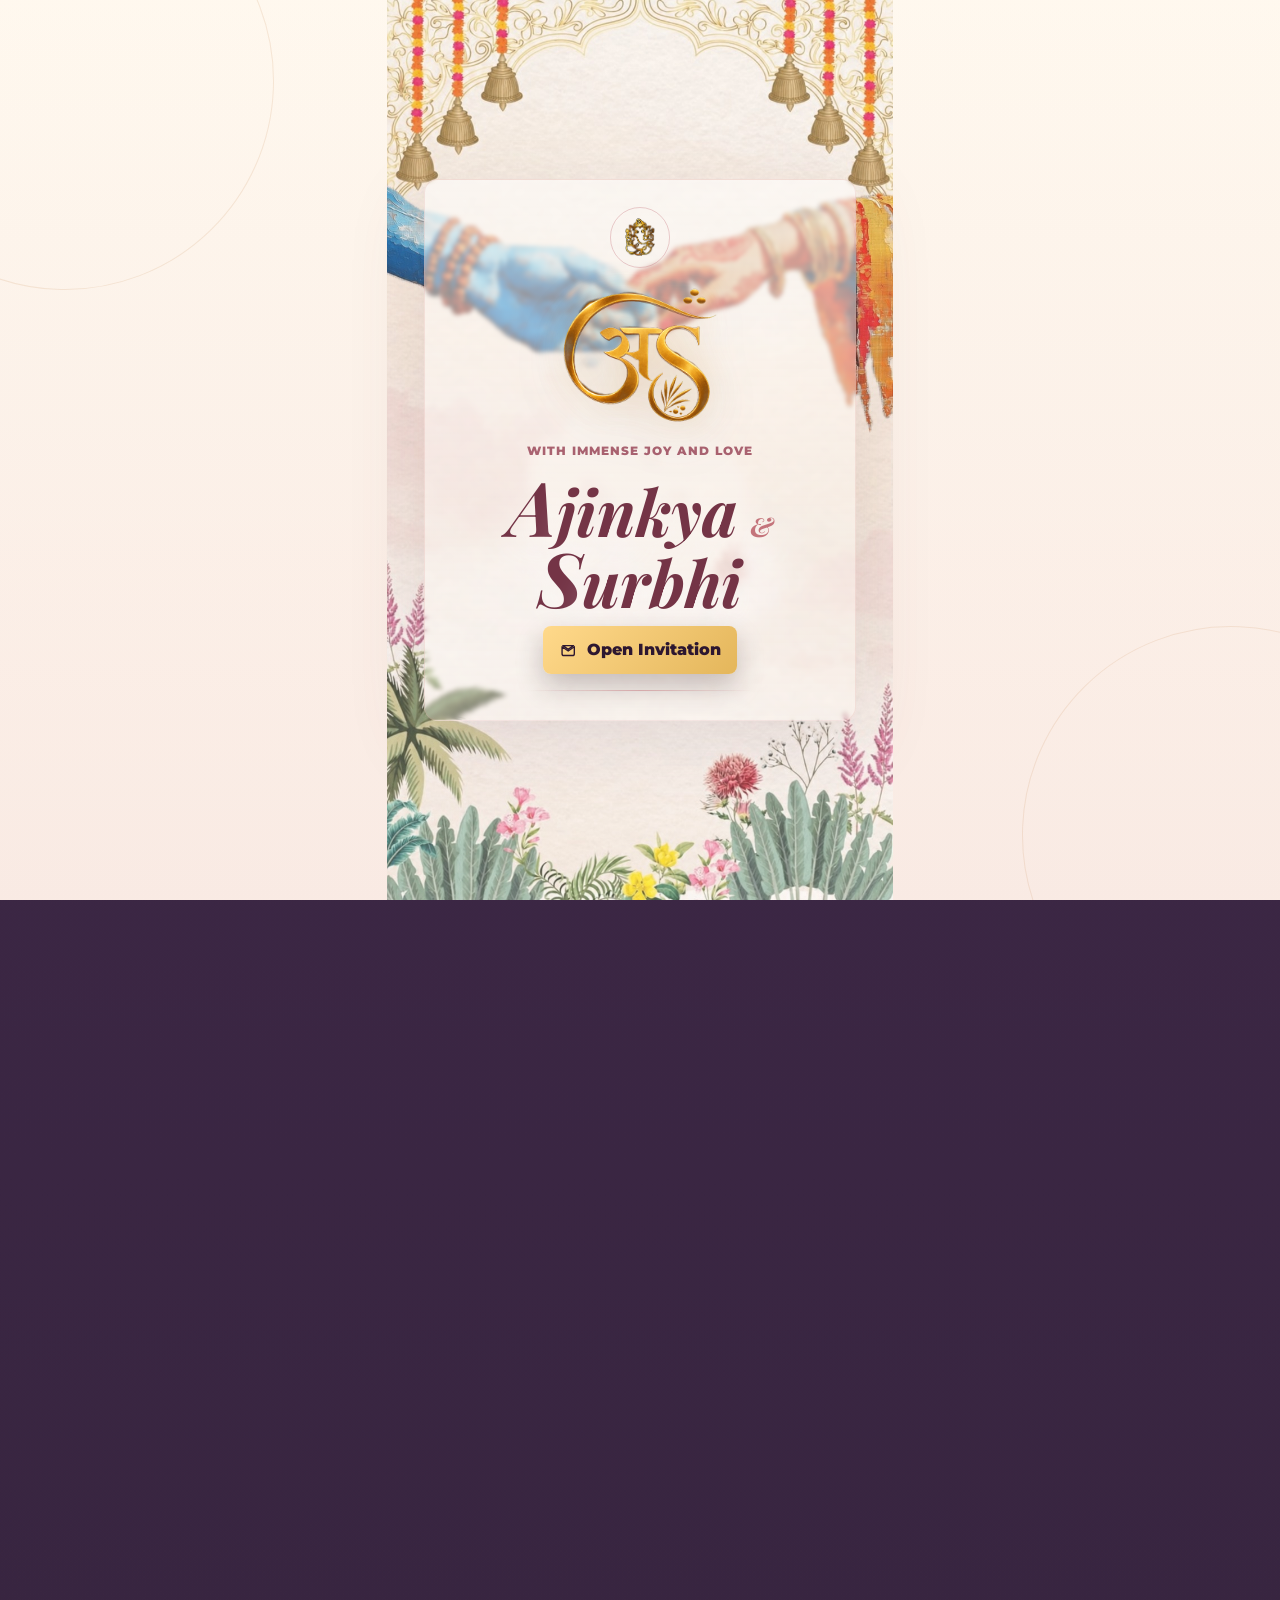
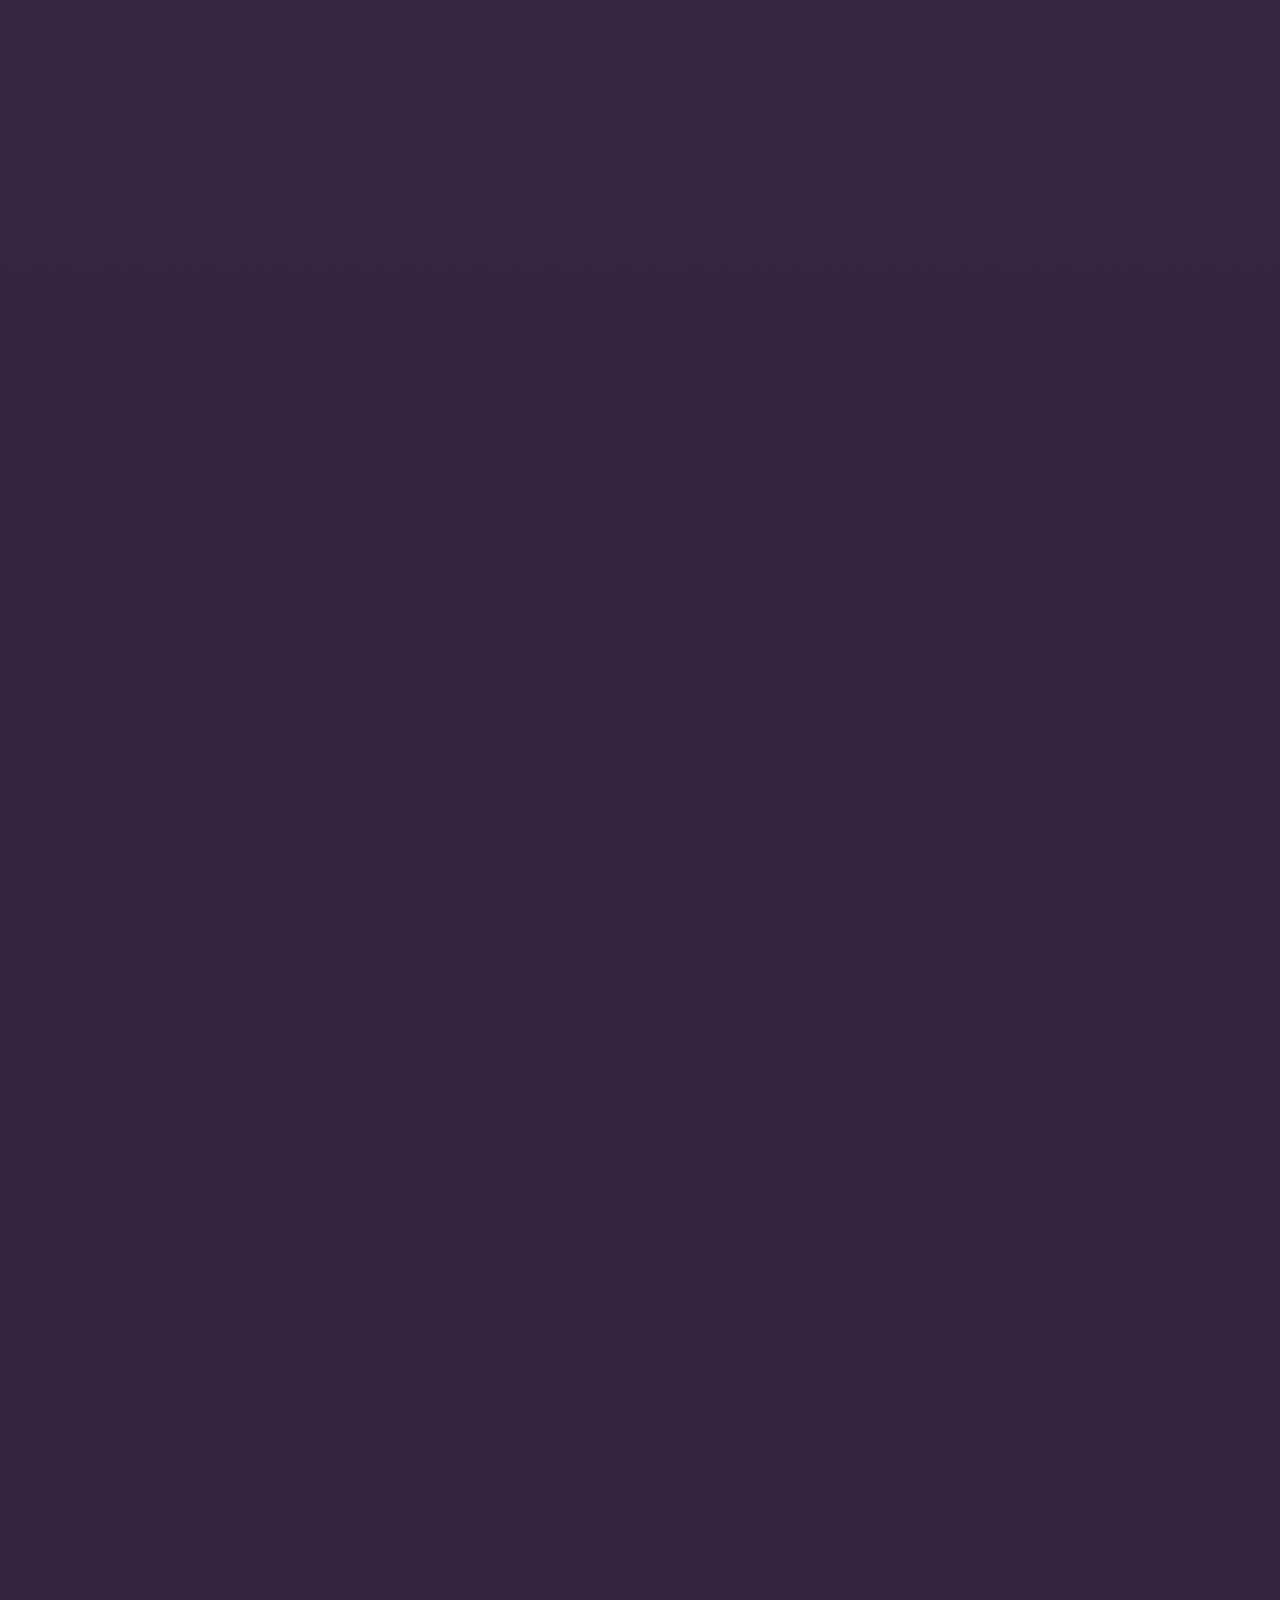
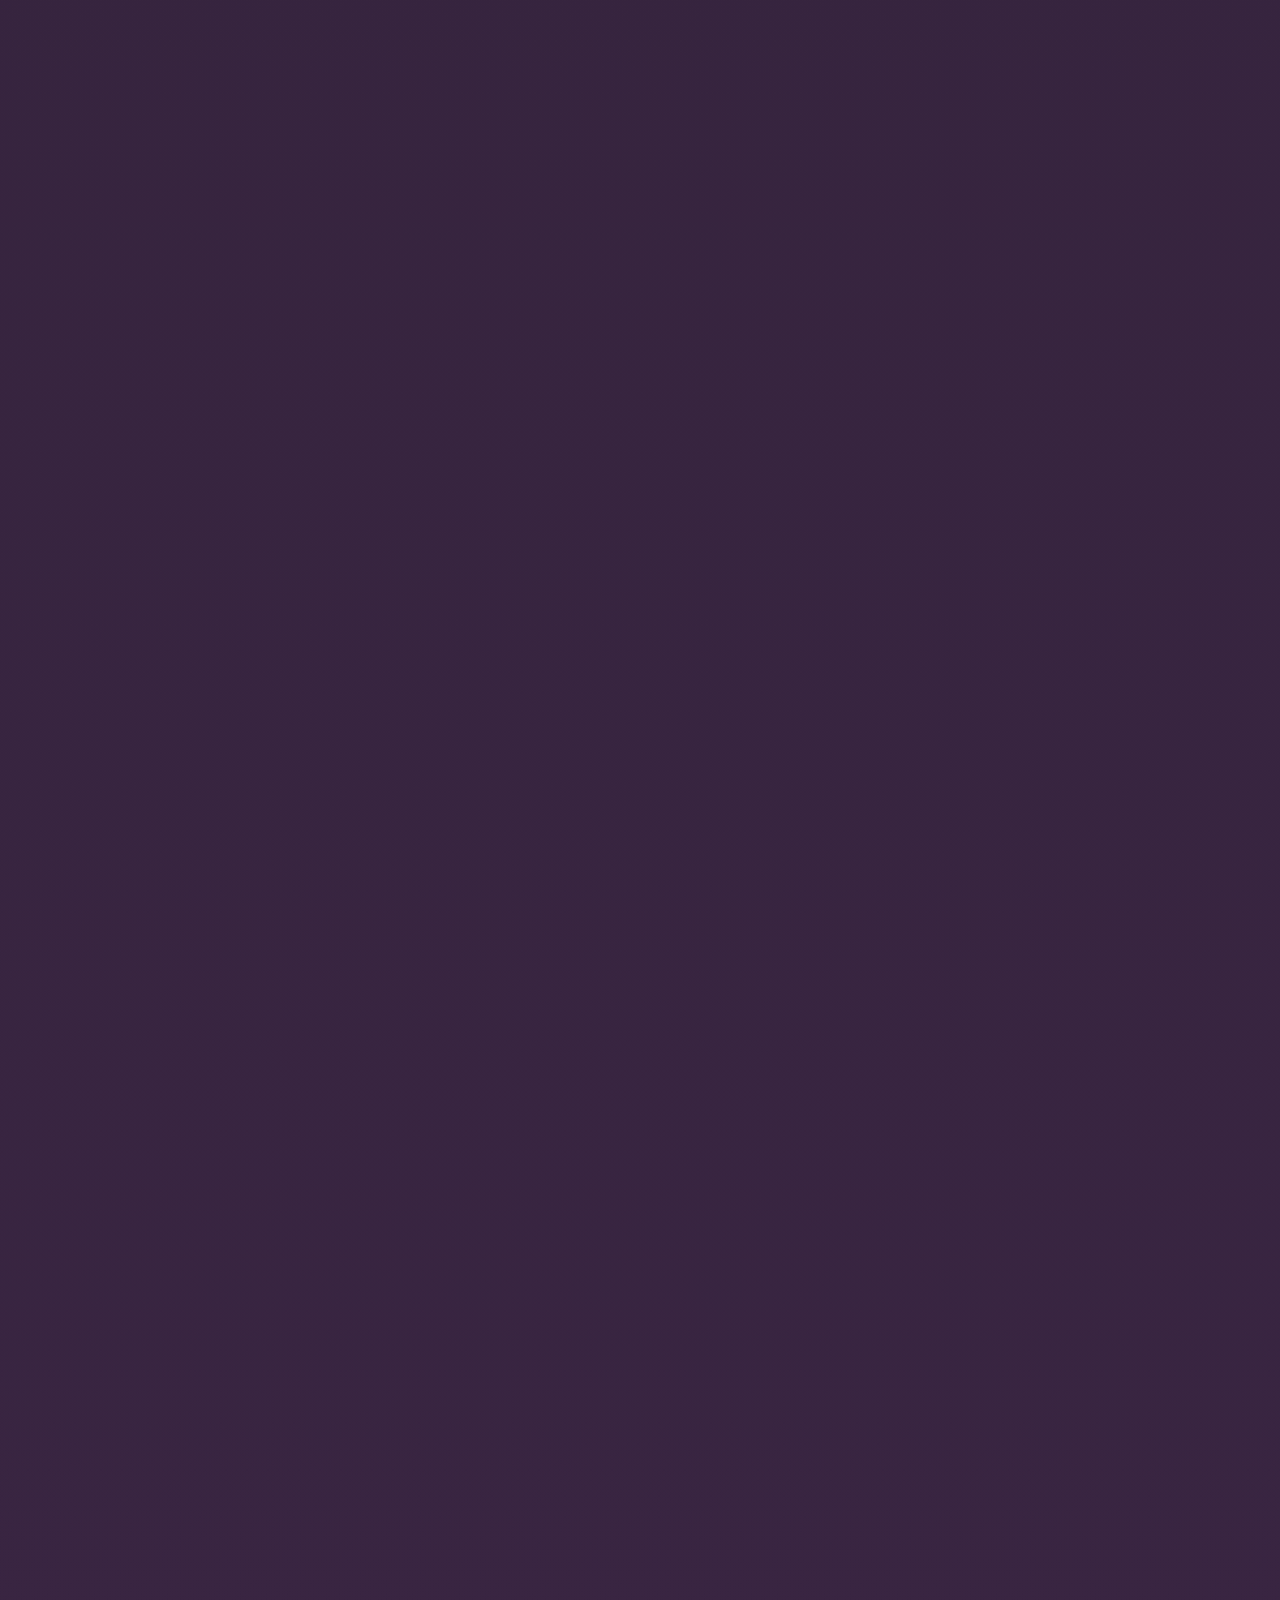
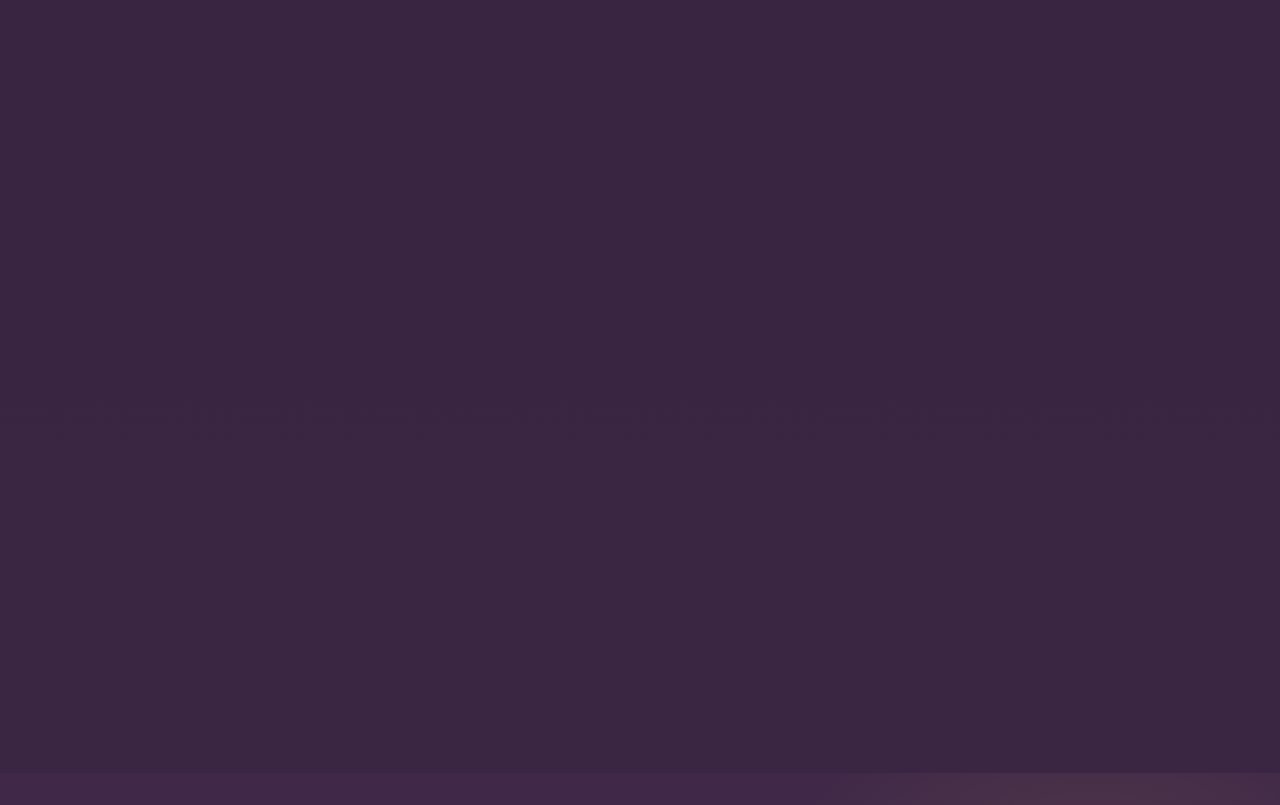
==== commit 8d5ef14d: "Update gift note and entry background" ====
--- a/index.html
+++ b/index.html
@@ -297,8 +297,8 @@
           </article>
         </div>
         <p class="gift-line">
-          <span data-en>Your presence and blessings are the sweetest gift. Come celebrate with us.</span>
-          <span data-mr>आपली उपस्थिती आणि आशीर्वाद हेच आमच्यासाठी सर्वात मोठे आहेर. सोहळ्यात मनापासून सहभागी व्हा.</span>
+          <span data-en>No gifts or bouquets, please. Your presence and blessings are the greatest gift. We look forward to celebrating with you.</span>
+          <span data-mr>कृपया भेटवस्तू किंवा पुष्पगुच्छ आणू नयेत. आपली उपस्थिती आणि आशीर्वाद हेच आमच्यासाठी सर्वात मोठे आहेर आहेत. आपण आमच्यासोबत हा आनंद साजरा कराल, याची आम्ही आतुरतेने वाट पाहत आहोत.</span>
         </p>
       </section>
 
@@ -323,14 +323,4 @@
           <span data-en>With all our love</span>
           <span data-mr>आपल्या प्रेमासह</span>
         </p>
-        <div class="signature-logo" aria-hidden="true"><img src="assets/as-logo-clean.png" alt="" /></div>
-        <p class="forever">
-          <span data-en>Forever & Always</span>
-          <span data-mr>सदैव सोबत</span>
-        </p>
-      </section>
-    </main>
-
-    <script src="app.js"></script>
-  </body>
-</html>
+        <div class="signature-logo" aria-hidden="true"><img src="
--- a/styles.css
+++ b/styles.css
@@ -241,23 +241,23 @@
   width: min(10.5rem, 50vw);
   height: auto;
   object-fit: contain;
-  mix-blend-mode: multiply;
-  filter: drop-shadow(0 14px 24px rgba(111, 71, 79, 0.18));
+  mix-blend-mode: normal;
+  filter: drop-shadow(0 14px 24px rgba(111, 71, 79, 0.18)) drop-shadow(0 0 16px rgba(224, 170, 62, 0.24));
 }
 
 .couple-logo img,
 .hero-monogram img,
 .signature-logo img {
   object-fit: contain;
-  filter: drop-shadow(0 12px 24px rgba(240, 194, 123, 0.2));
 }
 
 .hero-monogram img,
 .signature-logo img {
   width: min(5.8rem, 28vw);
   height: auto;
-  opacity: 0.86;
+  opacity: 0.92;
   mix-blend-mode: normal;
+  filter: drop-shadow(0 12px 24px rgba(240, 194, 123, 0.22));
 }
 
 .couple-logo::after {
@@ -1707,7 +1707,7 @@
 }
 
 .signature-logo img {
-  mix-blend-mode: screen;
+  mix-blend-mode: normal;
 }
 
 .corner {
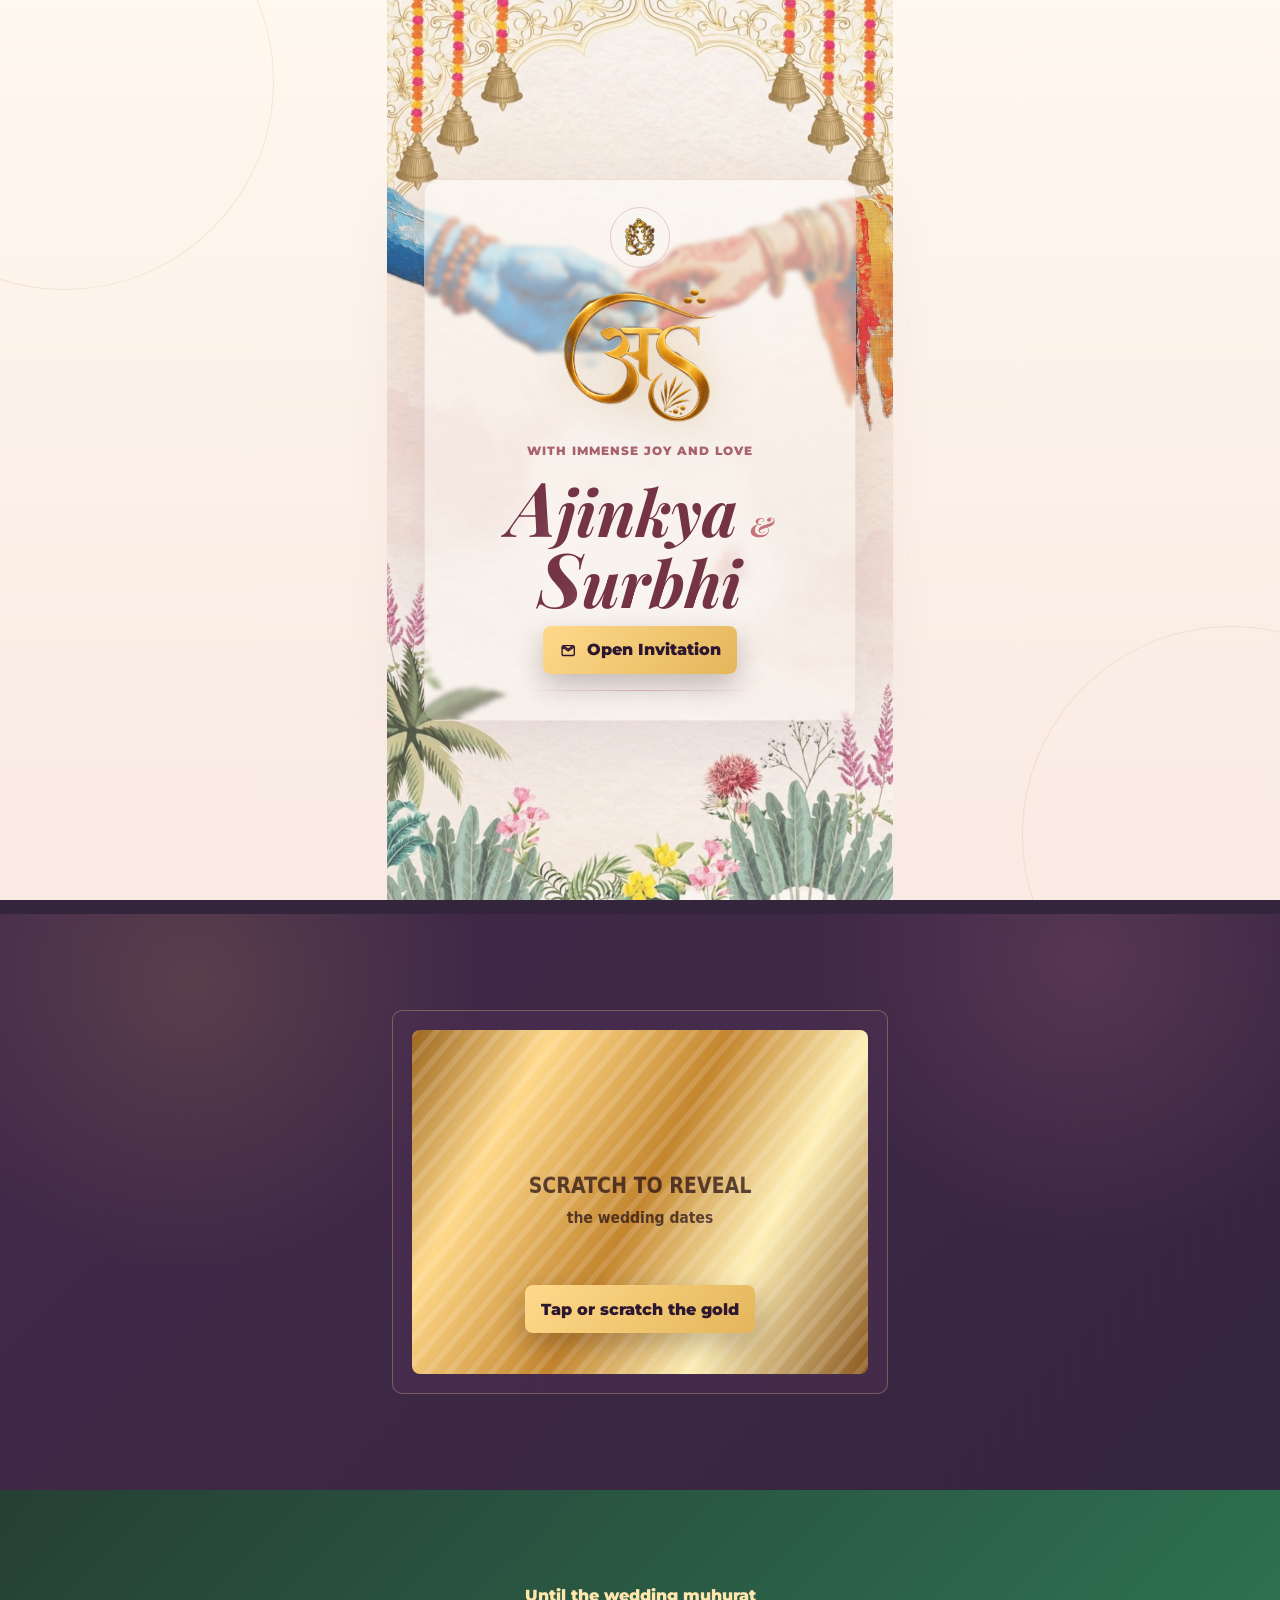
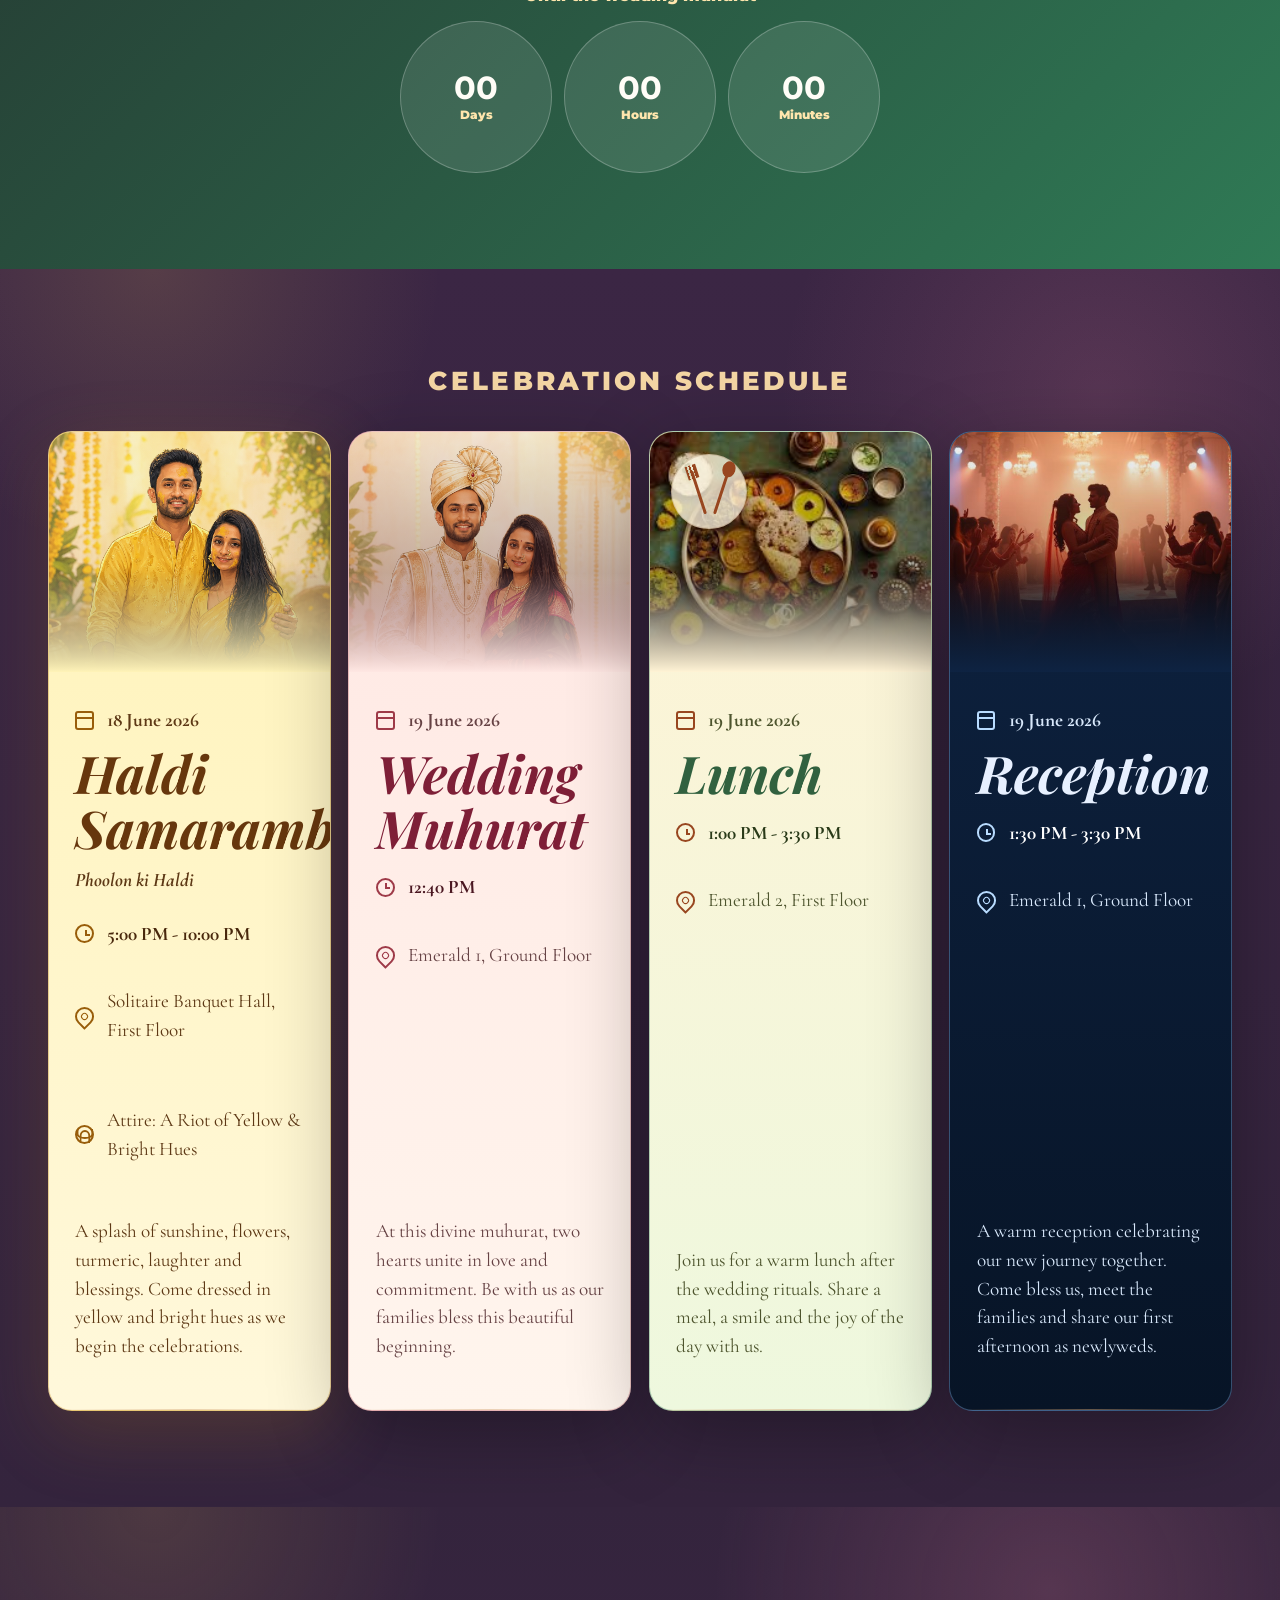
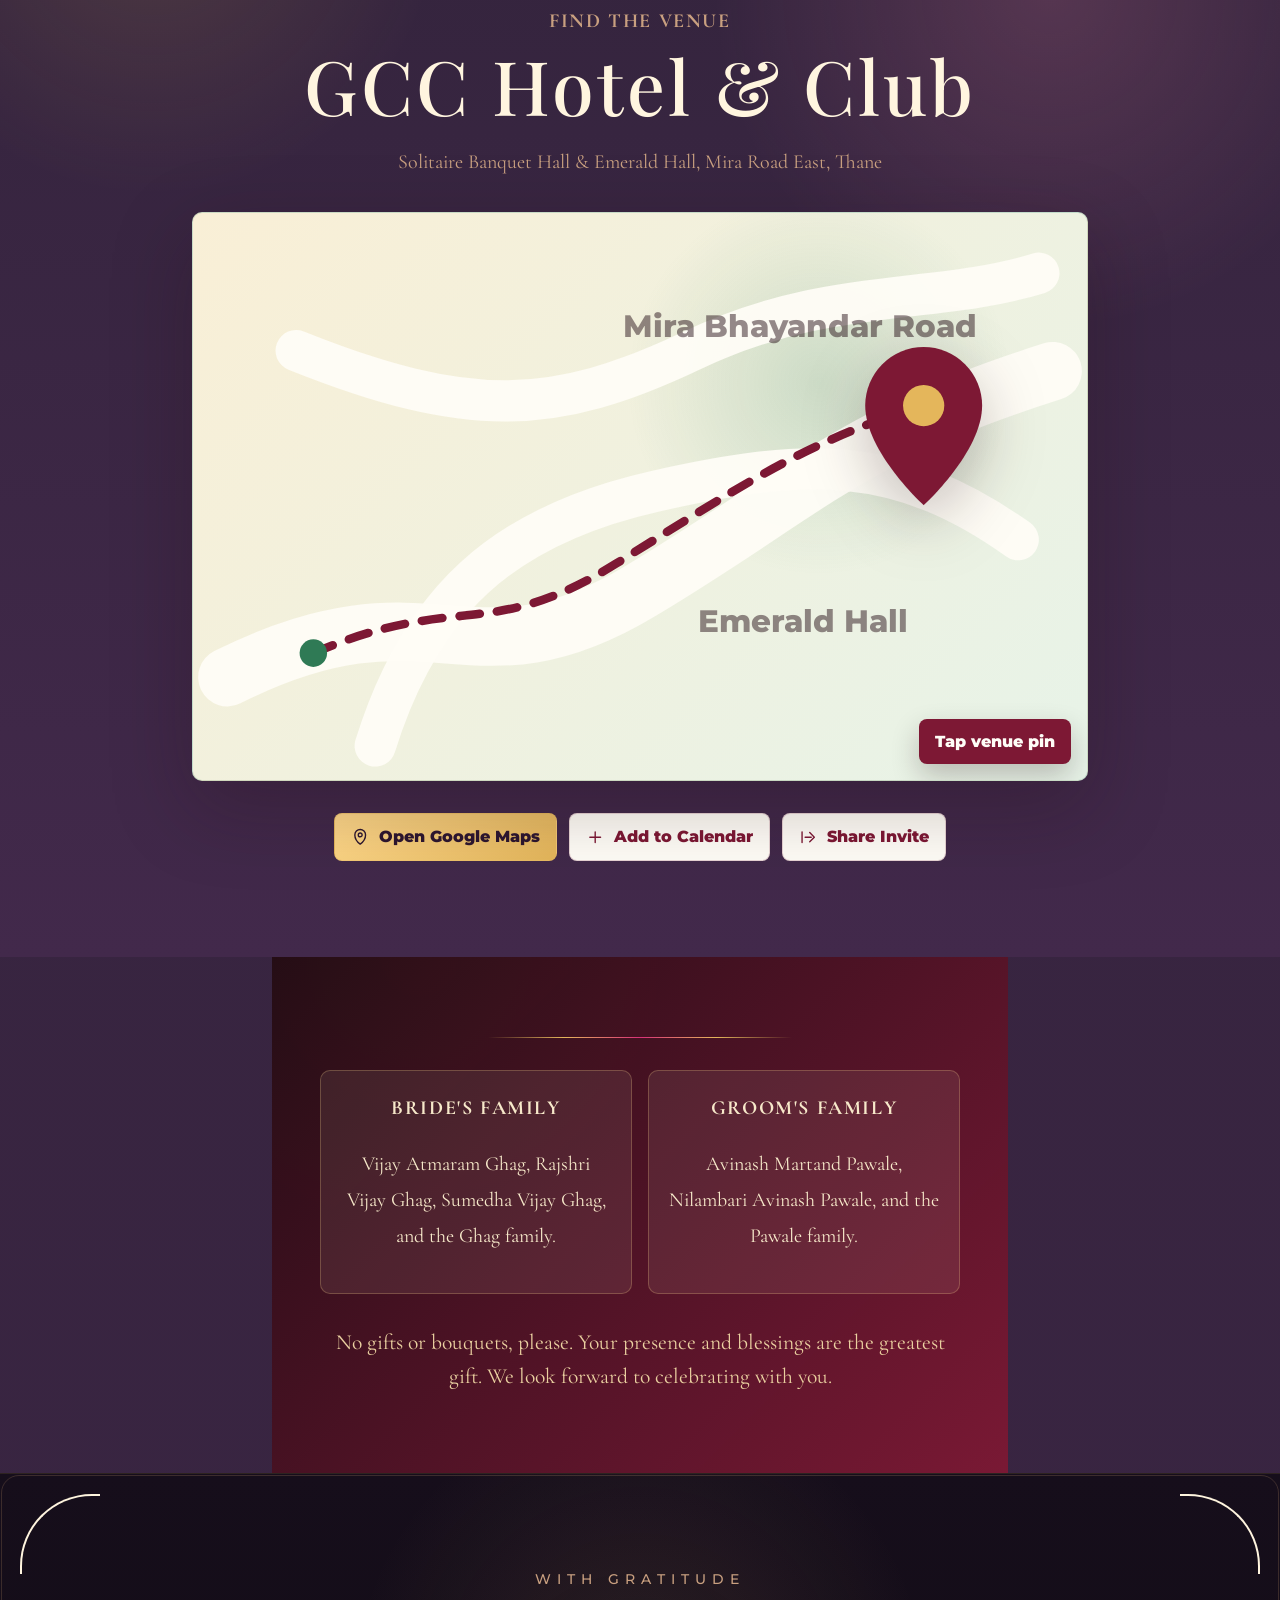
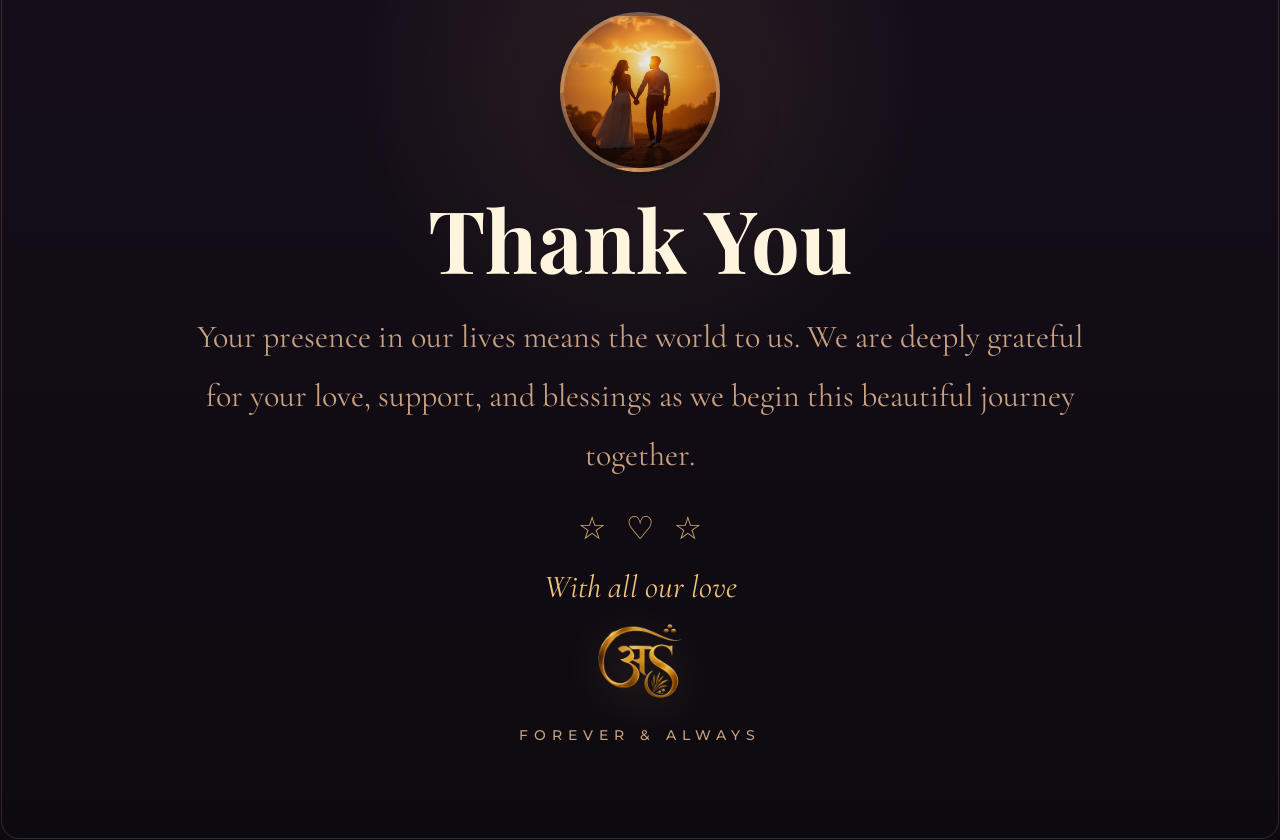
==== commit 30538455: "Restore full invite page endings" ====
--- a/index.html
+++ b/index.html
@@ -323,4 +323,14 @@
           <span data-en>With all our love</span>
           <span data-mr>आपल्या प्रेमासह</span>
         </p>
-        <div class="signature-logo" aria-hidden="true"><img src="+        <div class="signature-logo" aria-hidden="true"><img src="assets/as-logo-clean.png" alt="" /></div>
+        <p class="forever">
+          <span data-en>Forever & Always</span>
+          <span data-mr>सदैव सोबत</span>
+        </p>
+      </section>
+    </main>
+
+    <script src="app.js"></script>
+  </body>
+</html>
